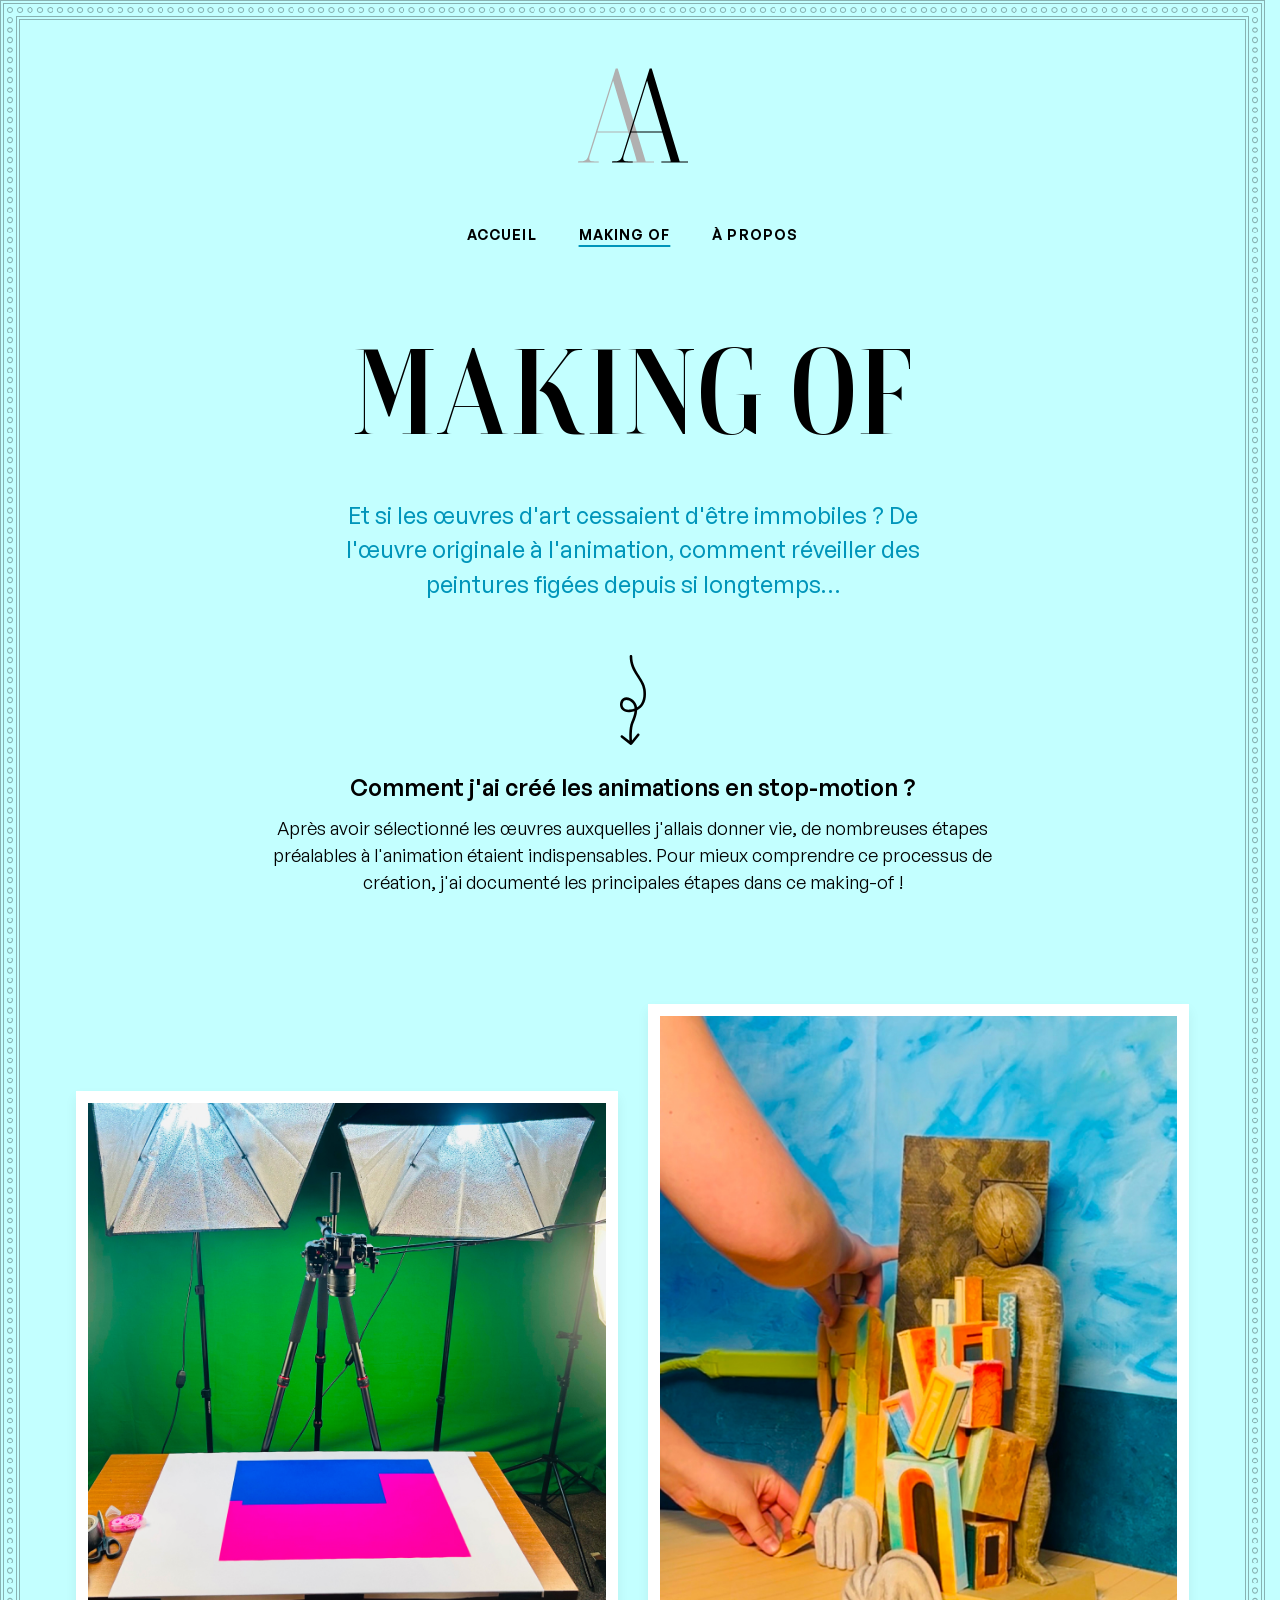
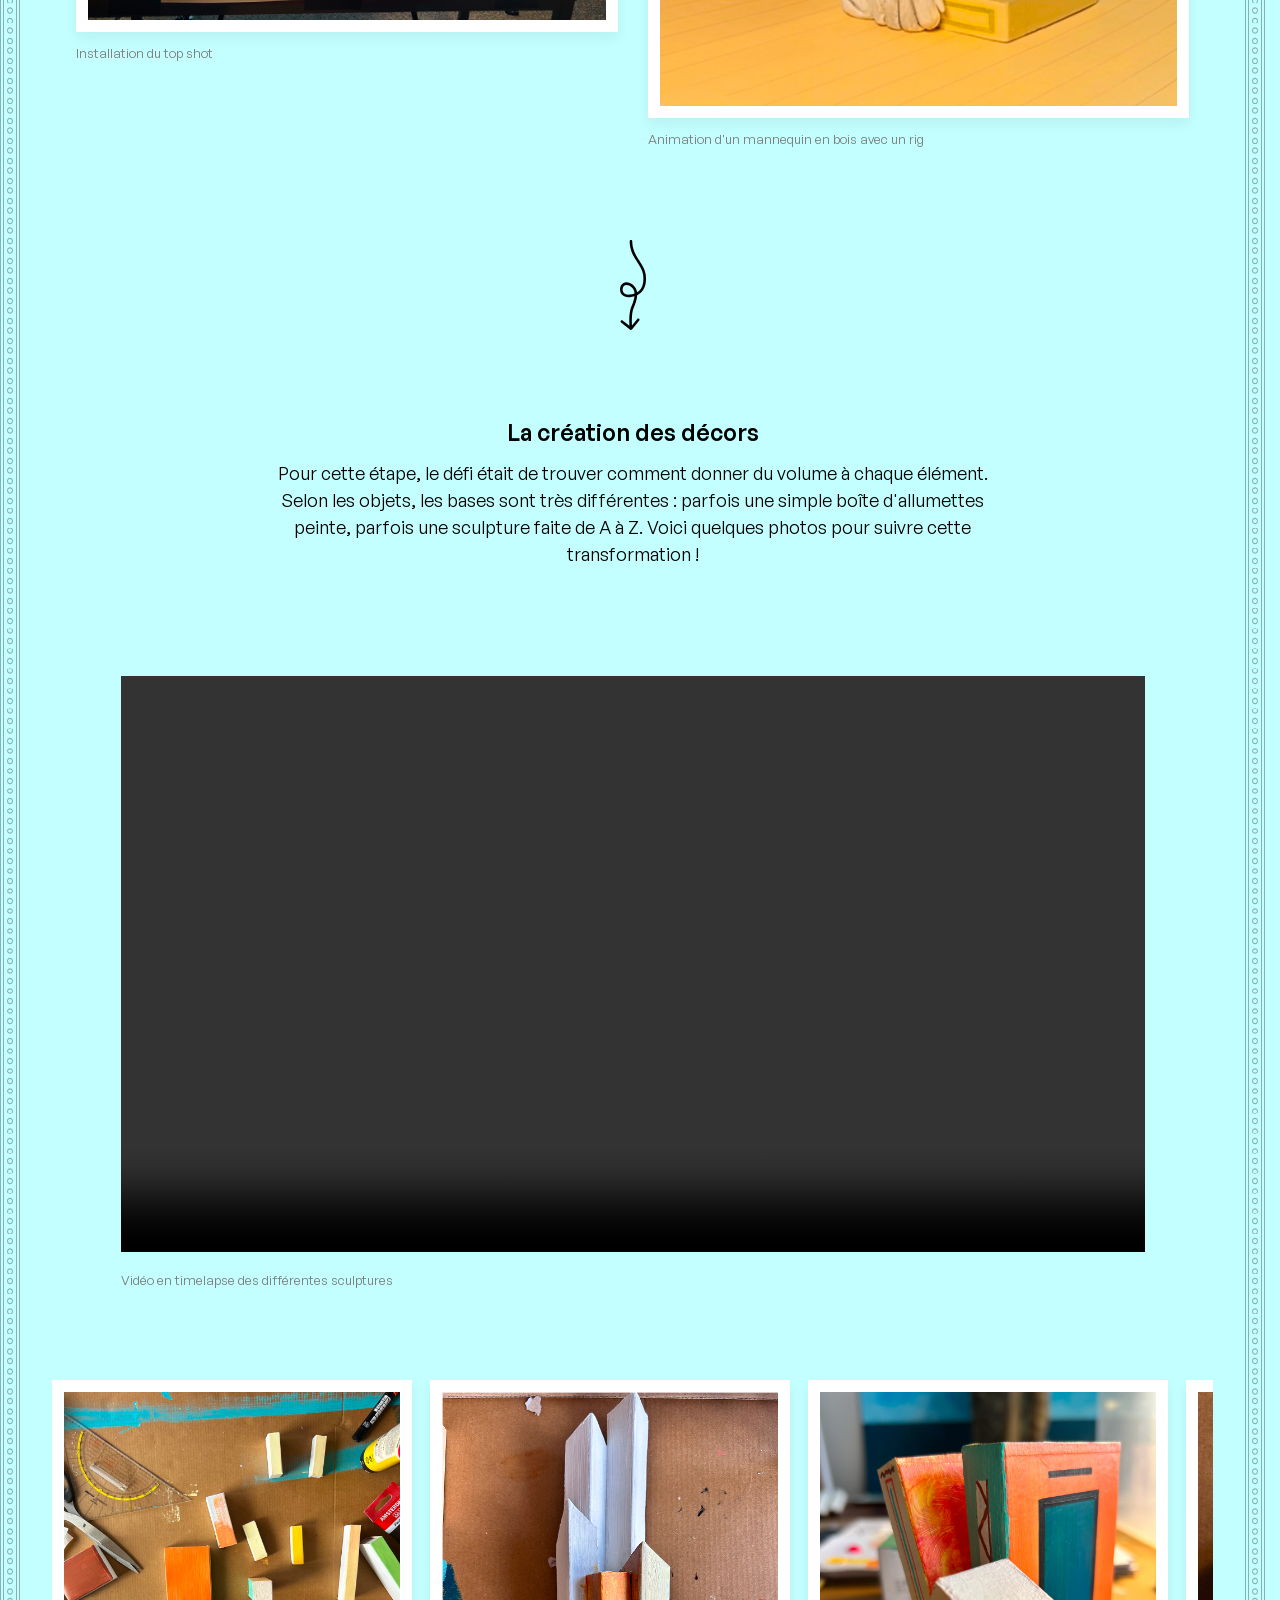
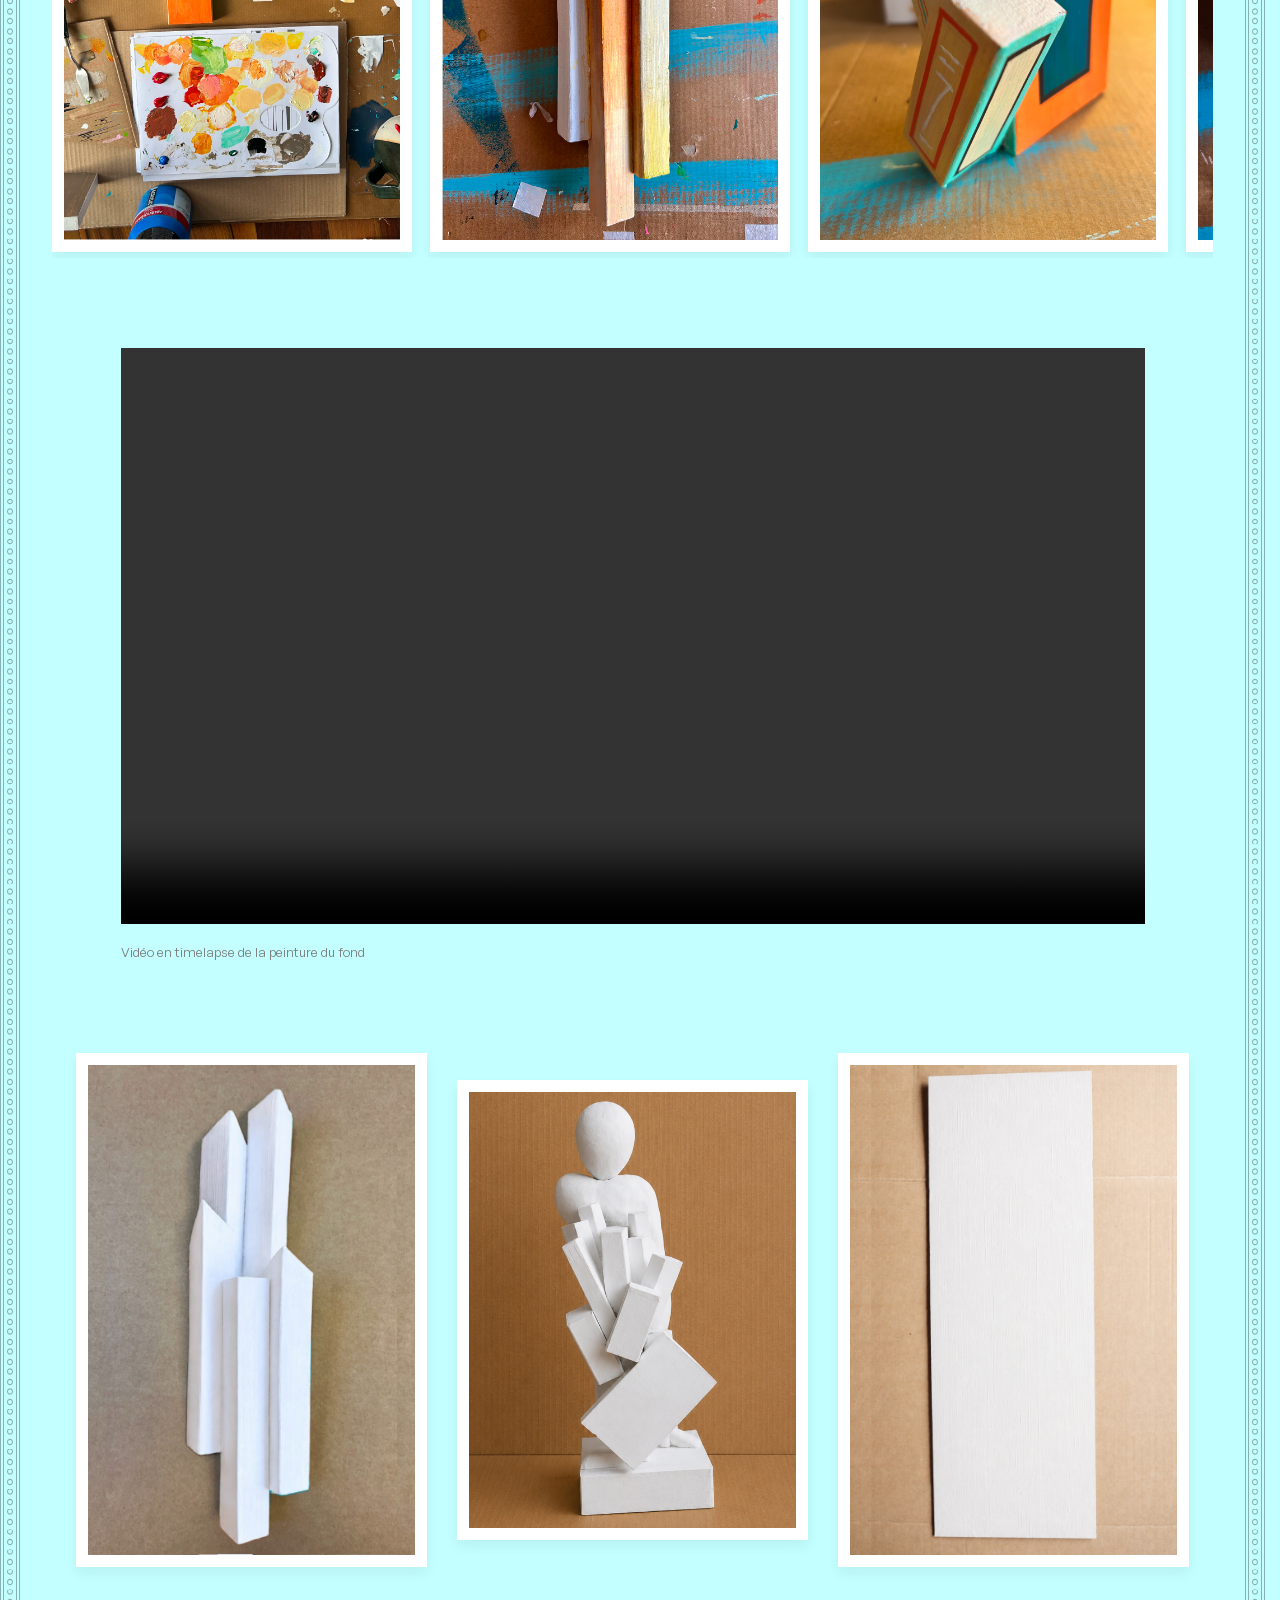
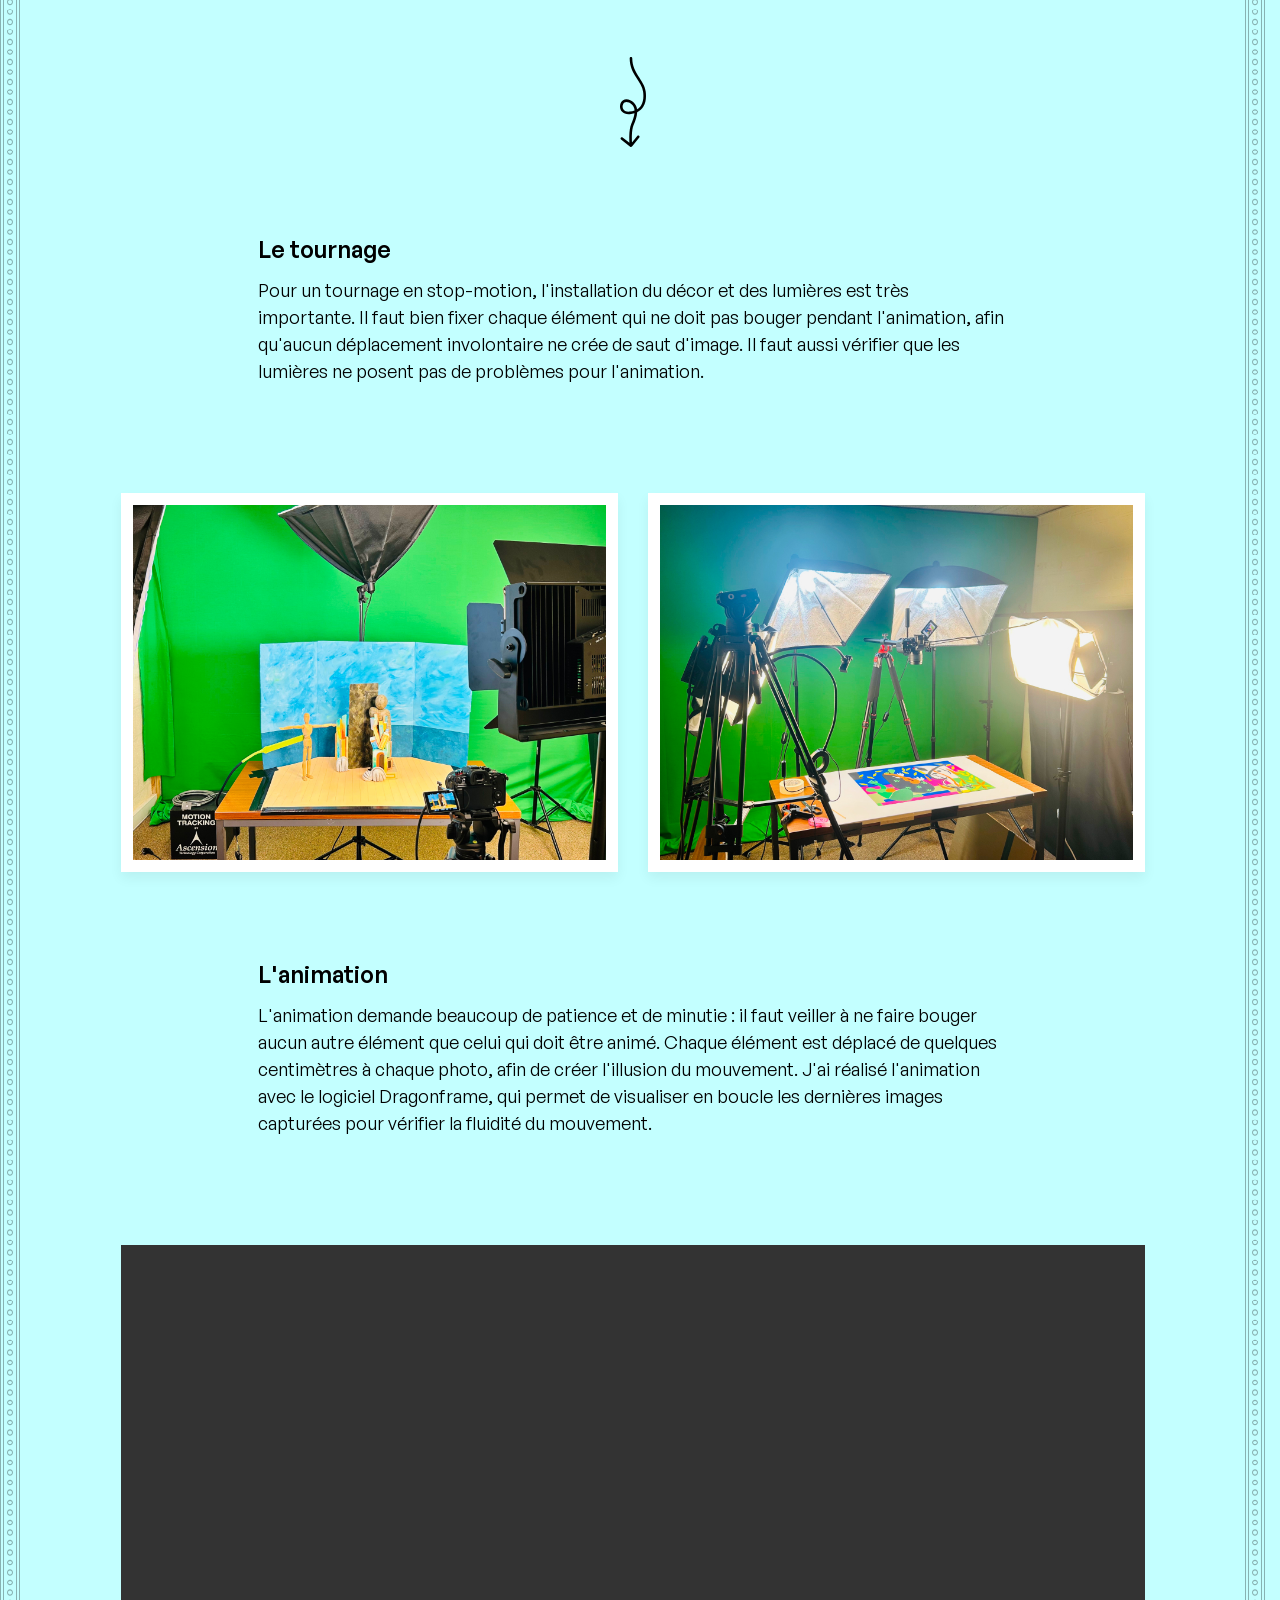
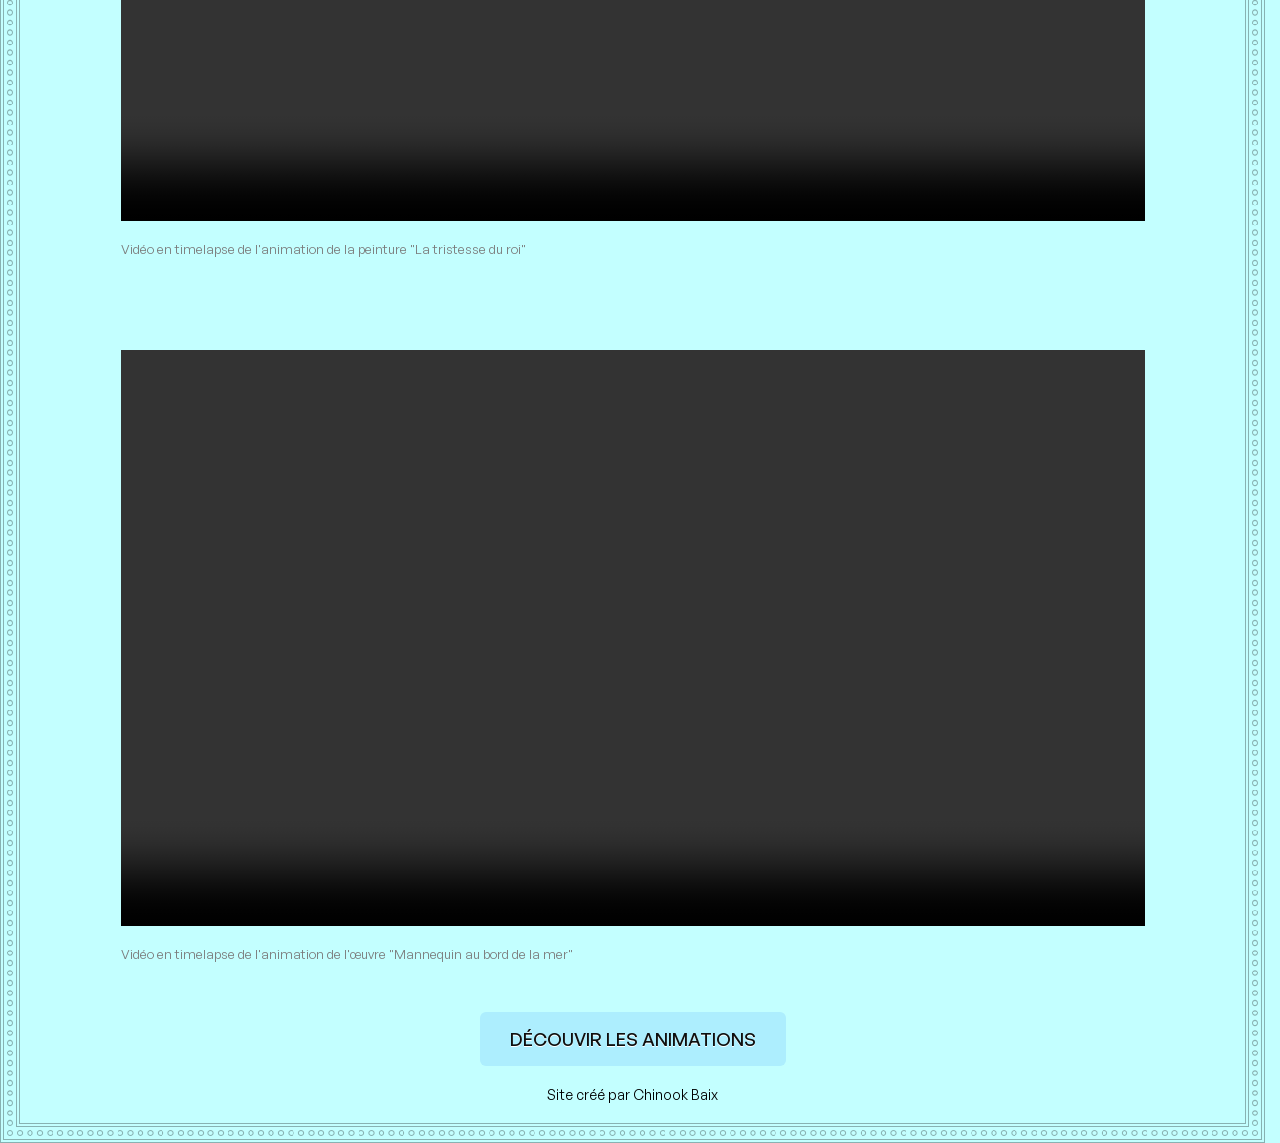
==== making-of/index.html @ cc436345 "add border images on body. Data attribute" ====
<!doctype html>
<html lang="fr" data-theme="blue" data-pageborder="002">
  <head>
    <meta charset="UTF-8" />
    <meta name="viewport" content="width=device-width, initial-scale=1.0" />
    <title>tfe_art</title>
    <meta name="description" content="ma jolie description" />
    <link rel="stylesheet" href="/assets/css/main.css" />

    <!-- preload fonts -->
    <link
      rel="preload"
      href="/assets/fonts/boska-variable.woff2"
      as="font"
      type="font/woff2"
      crossorigin
    />
    <link
      rel="preload"
      href="/assets/fonts/generalsans-variable.woff2"
      as="font"
      type="font/woff2"
      crossorigin
    />
    <link
      rel="preload"
      href="/assets/fonts/generalsans-variable-italic.woff2"
      as="font"
      type="font/woff2"
      crossorigin
    />

    <!-- @TODO Open graph -->
    <meta property="og:url" content="http://www.monsite.com" />
    <meta property="og:type" content="website" />
    <meta property="og:title" content="L'art Animé" />
    <meta property="og:description" content="ma jolie description" />
    <meta
      property="og:image"
      content="https://www.monsite.com/assets/img/metaimage.jpg"
    />
  </head>
  <body>
    <header class="header">
      <div class="container">
        <div class="header-content">
          <a href="/index.html">
            <p>
              <img
                src="/assets/img/logo.svg"
                class="header-logo"
                alt="Art Animé logo"
                width="110"
                height="95"
                decoding="async"
              />
            </p>
          </a>
          <nav>
            <ul class="mainnav">
              <li class="mainnav-item">
                <a class="mainnav-link" href="/">Accueil</a>
              </li>
              <li class="mainnav-item">
                <a class="mainnav-link is-active" href="/making-of/">
                  Making Of
                </a>
              </li>
              <li class="mainnav-item">
                <a class="mainnav-link" href="/propos/index.html">À propos</a>
              </li>
            </ul>
          </nav>
        </div>
      </div>
    </header>
    <main>
      <div class="section">
        <div class="container container-medium">
          <div class="intro">
            <h1 class="h1">Making of</h1>
            <div class="intro-text intro-text-highlight">
              <p>
                Et si les œuvres d'art cessaient d'être immobiles ? De l'œuvre
                originale à l'animation, comment réveiller des peintures figées
                depuis si longtemps…
              </p>
            </div>
          </div>
        </div>
      </div>

      <hr class="separator" />

      <div class="section">
        <div class="modulesbody">
          <div class="modulesbody-module">
            <div class="container container-text text-center">
              <h2 class="h4">
                Comment j'ai créé les animations en stop-motion ?
              </h2>
              <p>
                Après avoir sélectionné les œuvres auxquelles j'allais donner
                vie, de nombreuses étapes préalables à l'animation étaient
                indispensables. Pour mieux comprendre ce processus de création,
                j'ai documenté les principales étapes dans ce making-of !
              </p>
            </div>
          </div>
          <div class="modulesbody-module">
            <div class="container mi-lg">
              <div class="grid grid-2cols-md grid-align-center">
                <div>
                  <figure class="figure justify-items">
                    <img
                      src="/assets/img/making/making01.jpg"
                      class="fluidimg border"
                      alt=""
                      loading="lazy"
                      decoding="async"
                    />
                    <figcaption class="figure-caption">
                      Installation du top shot
                    </figcaption>
                  </figure>
                </div>
                <div>
                  <figure class="figure justify-items">
                    <img
                      src="/assets/img/making/making02.jpg"
                      class="fluidimg border"
                      alt=""
                      loading="lazy"
                      decoding="async"
                    />
                    <figcaption class="figure-caption">
                      Animation d'un mannequin en bois avec un rig
                    </figcaption>
                  </figure>
                </div>
              </div>
            </div>
          </div>
          <hr class="separator" />
          <div class="modulesbody-module">
            <div class="container container-text text-center">
              <h2 class="h4">La création des décors</h2>
              <p>
                Pour cette étape, le défi était de trouver comment donner du
                volume à chaque élément. Selon les objets, les bases sont très
                différentes : parfois une simple boîte d'allumettes peinte,
                parfois une sculpture faite de A à Z. Voici quelques photos pour
                suivre cette transformation !
              </p>
            </div>
          </div>
          <div class="modulesbody-module">
            <div class="container container-medium">
              <figure class="figure">
                <video
                  src="/assets/img/making/Timelapse_sculputre.mp4"
                  class="fluidvideo"
                  controls
                  autoplay
                  muted
                  loop
                >
                  <p><a href="">Télécharger la video</a> en format MP4</p>
                </video>
                <figcaption class="figure-caption">
                  Vidéo en timelapse des différentes sculptures
                </figcaption>
              </figure>
            </div>
          </div>
          <div class="modulesbody-module">
            <div class="container">
              <div class="slider">
                <div class="slider-track">
                  <div class="slider-slide">
                    <img
                      src="/assets/img/making/slider/Frame 27.jpg"
                      class="fluidimg border"
                      alt=""
                      loading="lazy"
                      decoding="async"
                      width="600"
                      height="800"
                    />
                  </div>
                  <div class="slider-slide">
                    <img
                      src="/assets/img/making/slider/Frame 28.jpg"
                      class="fluidimg border"
                      alt=""
                      loading="lazy"
                      decoding="async"
                      width="600"
                      height="800"
                    />
                  </div>
                  <div class="slider-slide">
                    <img
                      src="/assets/img/making/slider/Frame 29.jpg"
                      class="fluidimg border"
                      alt=""
                      loading="lazy"
                      decoding="async"
                      width="600"
                      height="800"
                    />
                  </div>
                  <div class="slider-slide">
                    <img
                      src="/assets/img/making/slider/Frame 31.jpg"
                      class="fluidimg border"
                      alt=""
                      loading="lazy"
                      decoding="async"
                      width="600"
                      height="800"
                    />
                  </div>
                  <div class="slider-slide">
                    <img
                      src="/assets/img/making/slider/Frame 30.jpg"
                      class="fluidimg border"
                      alt=""
                      loading="lazy"
                      decoding="async"
                      width="600"
                      height="800"
                    />
                  </div>
                  <div class="slider-slide">
                    <img
                      src="/assets/img/making/slider/Frame 35.jpg"
                      class="fluidimg border"
                      alt=""
                      loading="lazy"
                      decoding="async"
                      width="600"
                      height="800"
                    />
                  </div>
                  <div class="slider-slide">
                    <img
                      src="/assets/img/making/slider/Frame 32.jpg"
                      class="fluidimg border"
                      alt=""
                      loading="lazy"
                      decoding="async"
                      width="600"
                      height="800"
                    />
                  </div>
                  <div class="slider-slide">
                    <img
                      src="/assets/img/making/slider/Frame 33.jpg"
                      class="fluidimg border"
                      alt=""
                      loading="lazy"
                      decoding="async"
                      width="600"
                      height="800"
                    />
                  </div>
                  <div class="slider-slide">
                    <img
                      src="/assets/img/making/slider/Frame 34.jpg"
                      class="fluidimg border"
                      alt=""
                      loading="lazy"
                      decoding="async"
                      width="600"
                      height="800"
                    />
                  </div>
                  <div class="slider-slide">
                    <img
                      src="/assets/img/making/slider/Frame 36.jpg"
                      class="fluidimg border"
                      alt=""
                      loading="lazy"
                      decoding="async"
                      width="600"
                      height="800"
                    />
                  </div>
                  <div class="slider-slide">
                    <img
                      src="/assets/img/making/slider/Frame 37.jpg"
                      class="fluidimg border"
                      alt=""
                      loading="lazy"
                      decoding="async"
                      width="600"
                      height="800"
                    />
                  </div>
                </div>
              </div>
            </div>
          </div>
          <div class="modulesbody-module">
            <div class="container container-medium">
              <figure class="figure">
                <video
                  src="/assets/img/making/timelapse-peinture.mp4"
                  class="fluidvideo"
                  controls
                  autoplay
                  muted
                  loop
                >
                  <p><a href="">Télécharger la video</a> en format MP4</p>
                </video>
                <figcaption class="figure-caption">
                  Vidéo en timelapse de la peinture du fond
                </figcaption>
              </figure>
            </div>
          </div>

          <div class="modulesbody-module">
            <div class="container mi-lg">
              <div class="grid grid-3cols-md grid-align-center">
                <div class="revealimage">
                  <img
                    class="revealimage-displayed border fluidimg"
                    src="/assets/img/making/peinture/peinture1.jpg"
                    alt="matisse"
                    loading="lazy"
                    decoding="async"
                    width="400"
                    height="600"
                  />
                  <img
                    class="revealimage-revealed border fluidimg"
                    src="/assets/img/making/peinture/peinture1-2.jpg"
                    alt="matisse"
                    loading="lazy"
                    decoding="async"
                    width="400"
                    height="600"
                  />
                </div>
                <div class="revealimage">
                  <img
                    class="revealimage-displayed border fluidimg"
                    src="/assets/img/making/peinture/peinture3.jpg"
                    alt="matisse"
                    loading="lazy"
                    decoding="async"
                    width="600"
                    height="800"
                  />
                  <img
                    class="revealimage-revealed border fluidimg"
                    src="/assets/img/making/peinture/peinture3-2.jpg"
                    alt="matisse"
                    loading="lazy"
                    decoding="async"
                    width="600"
                    height="800"
                  />
                </div>
                <div class="revealimage">
                  <img
                    class="revealimage-displayed border fluidimg"
                    src="/assets/img/making/peinture/peinture2.jpg"
                    alt="matisse"
                    loading="lazy"
                    decoding="async"
                    width="400"
                    height="600"
                  />
                  <img
                    class="revealimage-revealed border fluidimg"
                    src="/assets/img/making/peinture/peinture2-2.jpg"
                    alt="matisse"
                    loading="lazy"
                    decoding="async"
                    width="400"
                    height="600"
                  />
                </div>
              </div>
            </div>
          </div>
          <hr class="separator" />
          <div class="modulesbody-module">
            <div class="container container-text text-start">
              <h2 class="h4">Le tournage</h2>
              <p>
                Pour un tournage en stop-motion, l'installation du décor et des
                lumières est très importante. Il faut bien fixer chaque élément
                qui ne doit pas bouger pendant l'animation, afin qu'aucun
                déplacement involontaire ne crée de saut d'image. Il faut aussi
                vérifier que les lumières ne posent pas de problèmes pour
                l'animation.
              </p>
            </div>
          </div>
          <div class="modulesbody-module">
            <div class="container container-medium">
              <div class="grid grid-2cols-md grid-align-center">
                <div>
                  <figure class="figure justify-items">
                    <img
                      src="/assets/img/making/making03.jpg"
                      class="fluidimg border"
                      alt=""
                      loading="lazy"
                      decoding="async"
                    />
                  </figure>
                </div>
                <div>
                  <figure class="figure justify-items">
                    <img
                      src="/assets/img/making/making04.jpg"
                      class="fluidimg border"
                      alt=""
                      loading="lazy"
                      decoding="async"
                    />
                  </figure>
                </div>
              </div>
            </div>
          </div>
          <div class="modulesbody-module">
            <div class="container container-text">
              <h2 class="h4">L'animation</h2>
              <p>
                L'animation demande beaucoup de patience et de minutie : il faut
                veiller à ne faire bouger aucun autre élément que celui qui doit
                être animé. Chaque élément est déplacé de quelques centimètres à
                chaque photo, afin de créer l'illusion du mouvement. J'ai
                réalisé l'animation avec le logiciel Dragonframe, qui permet de
                visualiser en boucle les dernières images capturées pour
                vérifier la fluidité du mouvement.
              </p>
            </div>
          </div>
          <div class="modulesbody-module">
            <div class="container container-medium">
              <figure class="figure">
                <video
                  src="/assets/img/making/Timelapse_Matisse.mp4"
                  class="fluidvideo"
                  controls
                  autoplay
                  muted
                  loop
                >
                  <p><a href="">Télécharger la video</a> en format MP4</p>
                </video>
                <figcaption class="figure-caption">
                  Vidéo en timelapse de l'animation de la peinture "La tristesse
                  du roi"
                </figcaption>
              </figure>
            </div>
          </div>
          <div class="modulesbody-module">
            <div class="container container-medium">
              <figure class="figure">
                <video
                  src="/assets/img/making/timelapse_giorgio.mp4"
                  class="fluidvideo"
                  controls
                  autoplay
                  muted
                  loop
                >
                  <p><a href="">Télécharger la video</a> en format MP4</p>
                </video>
                <figcaption class="figure-caption">
                  Vidéo en timelapse de l'animation de l'œuvre "Mannequin au
                  bord de la mer"
                </figcaption>
              </figure>
            </div>
          </div>
        </div>
      </div>
    </main>
    <footer class="footer">
      <div class="container">
        <p class="text-center">
          <a class="button" href="/index.html"> Découvir les animations</a>
        </p>

        <p class="footer-copyright">Site créé par Chinook Baix</p>
      </div>
    </footer>
  </body>
</html>
---- assets/css/main.css ----
@layer settings, base, components, utilities;

/* SETTINGS */
@import "settings/colors.css" layer(settings);
@import "settings/typography.css" layer(settings);

/* BASE */
@import "base/reset.css" layer(base);
@import "base/html.css" layer(base);
@import "base/fonts.css" layer(base);
@import "base/body.css" layer(base);

/* COMPONENTS */
@import "components/section.css" layer(components);
@import "components/container.css" layer(components);
@import "components/intro.css" layer(components);
@import "components/grid.css" layer(components);
@import "components/titles.css" layer(components);
@import "components/fluidimg.css" layer(components);
@import "components/button.css" layer(components);
@import "components/patchwork.css" layer(components);
@import "components/header.css" layer(components);
@import "components/mainnav.css" layer(components);
@import "components/footer.css" layer(components);
@import "components/separator.css" layer(components);
@import "components/fluidvideo.css" layer(components);
@import "components/modulesbody.css" layer(components);
@import "components/avatar.css" layer(components);
@import "components/lienoeuvre.css" layer(components);
@import "components/imageanim.css" layer(components);
@import "components/scrollanim.css" layer(components);
@import "components/revealimage.css" layer(components);
@import "components/flipcard.css" layer(components);
@import "components/figure.css" layer(components);
@import "components/mediatext.css" layer(components);
@import "components/slider.css" layer(components);
@import "components/rotate.css" layer(components);
@import "components/borderbox.css" layer(components);

/* UTILITIES */
@import "utilities/text-align.css" layer(utilities);
@import "utilities/spacing.css" layer(utilities);
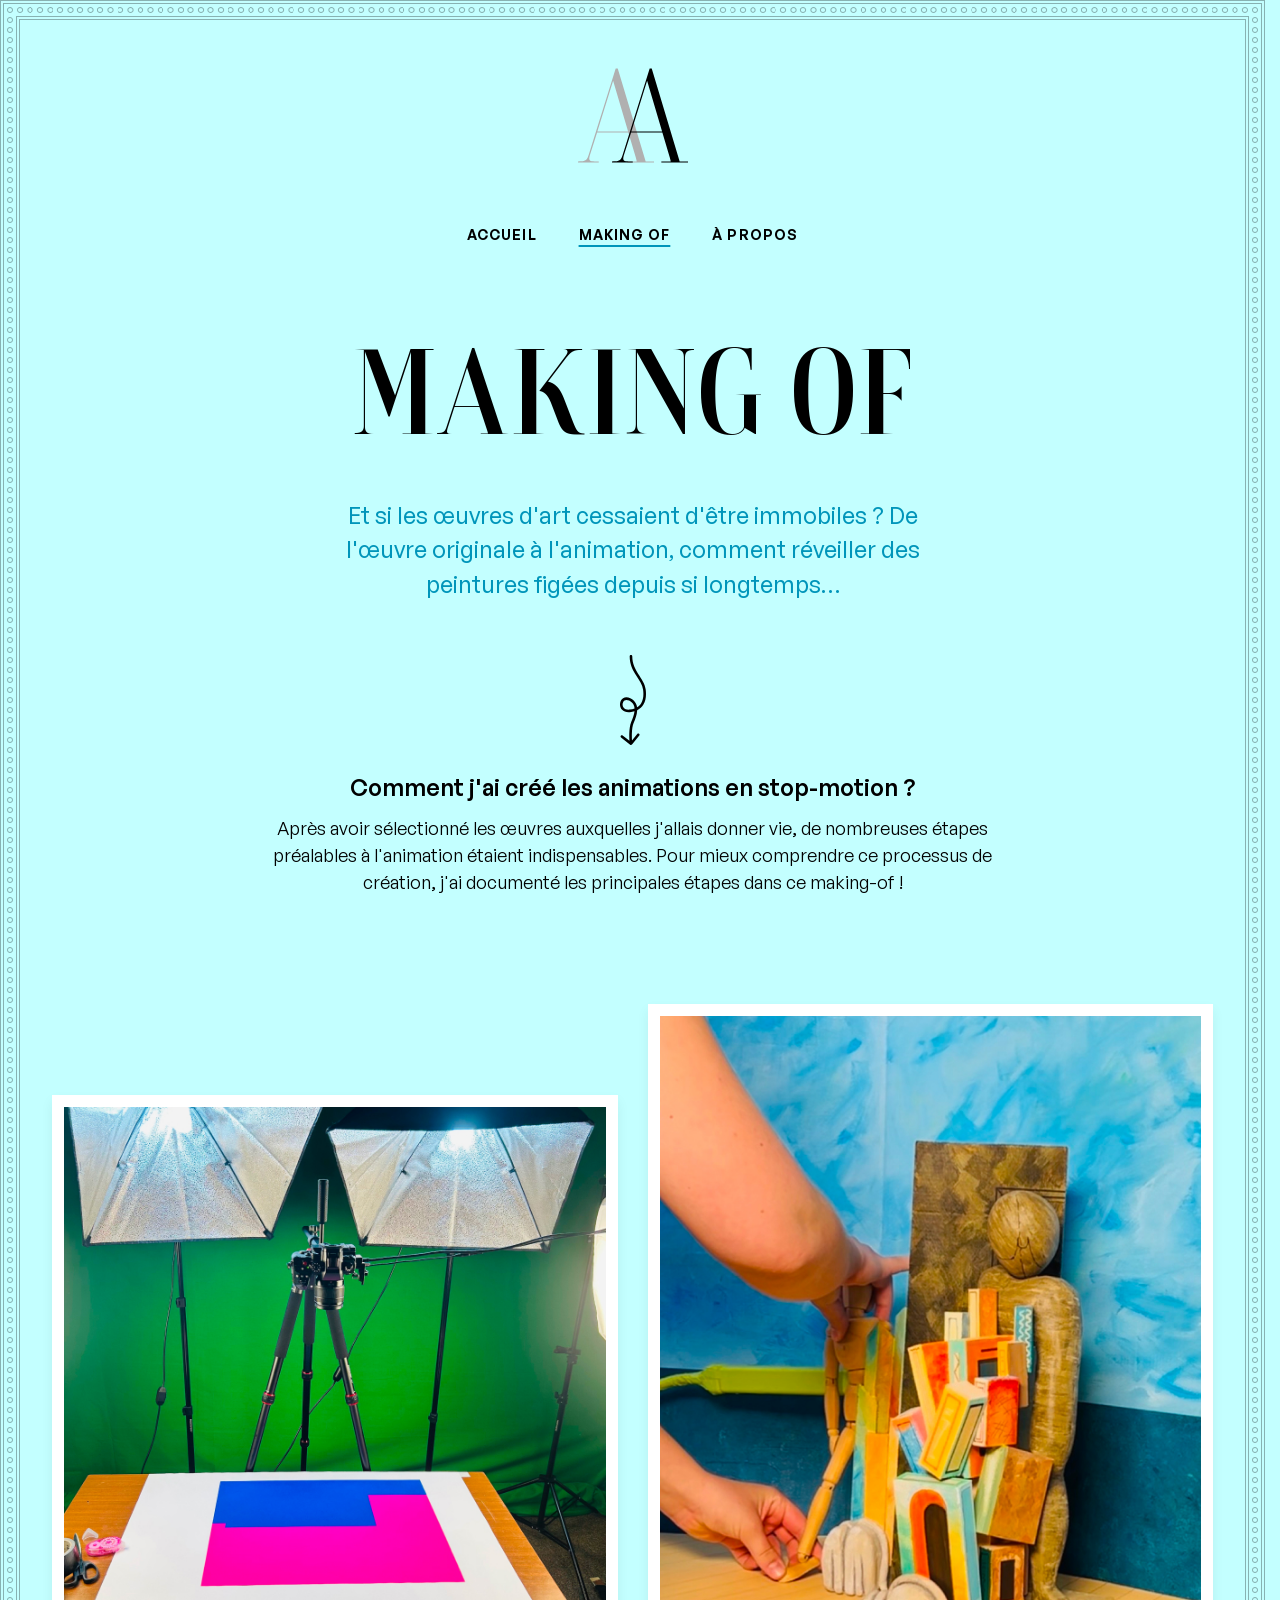
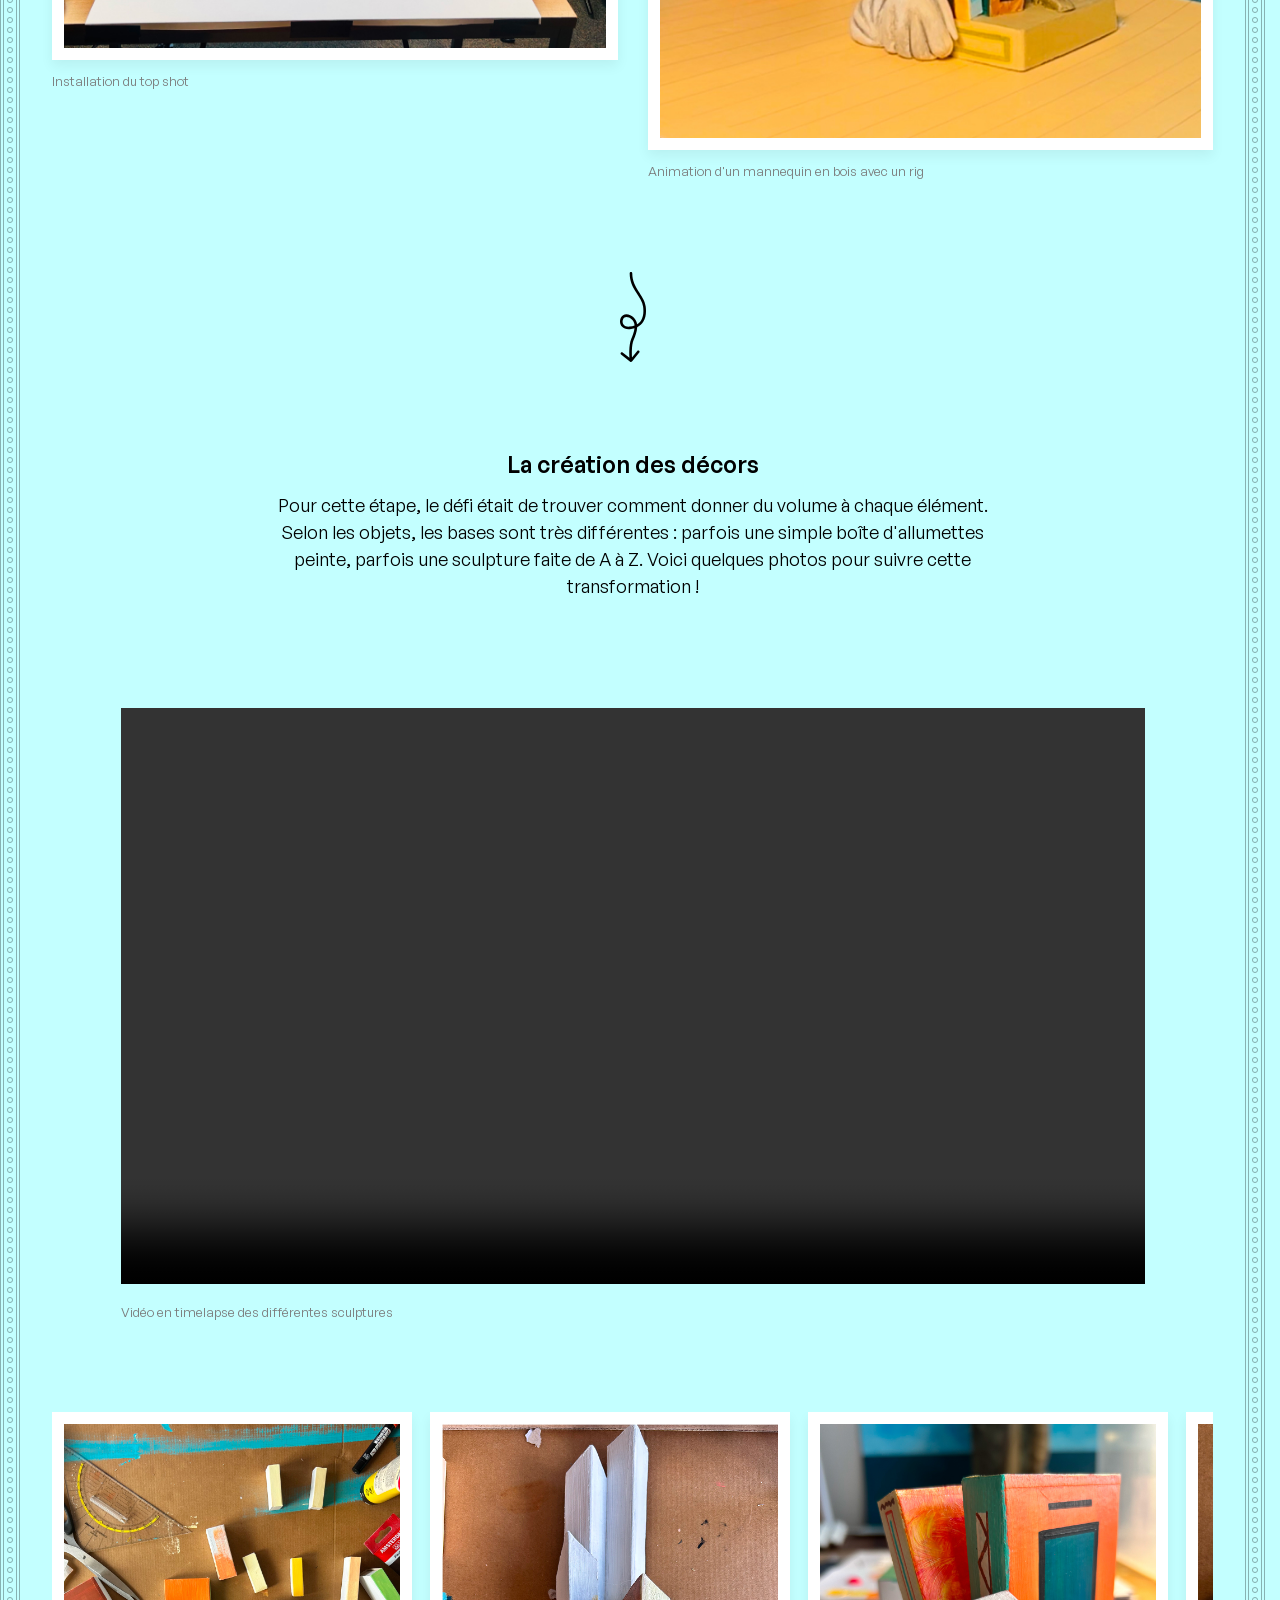
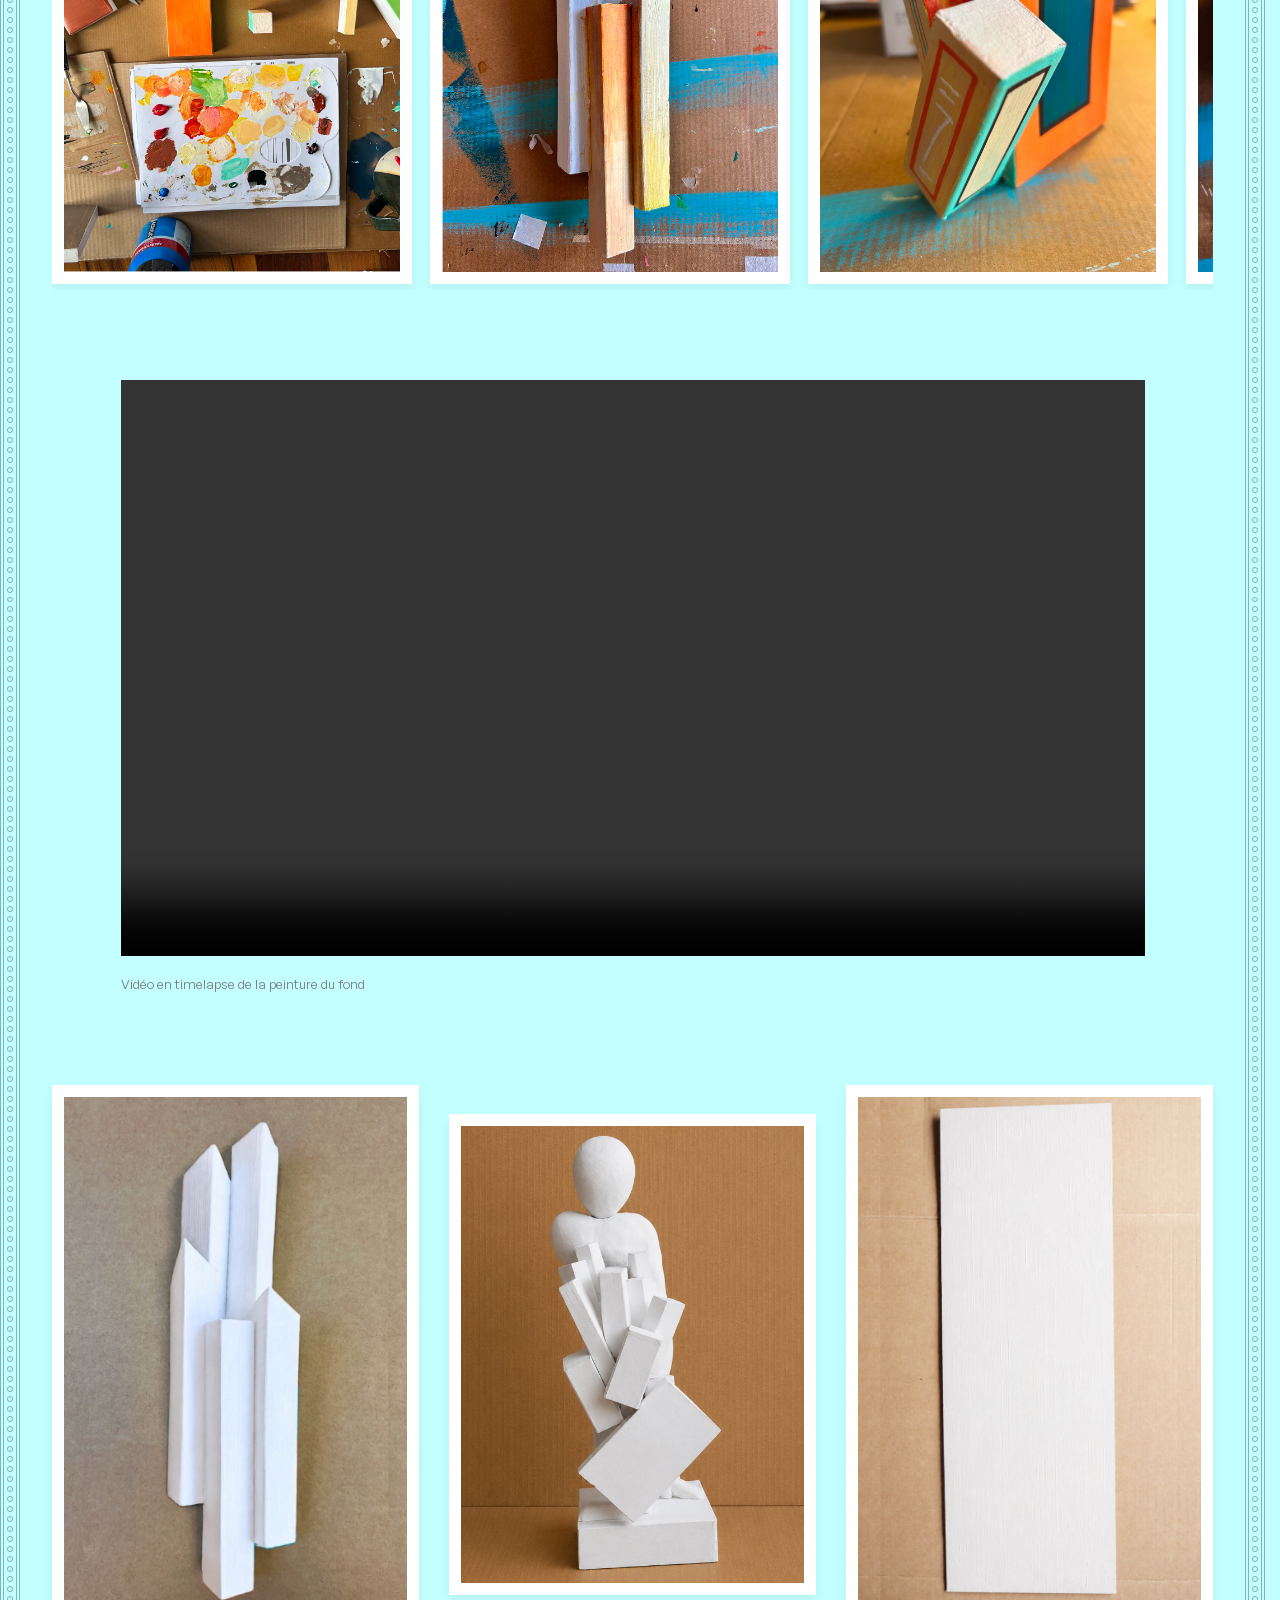
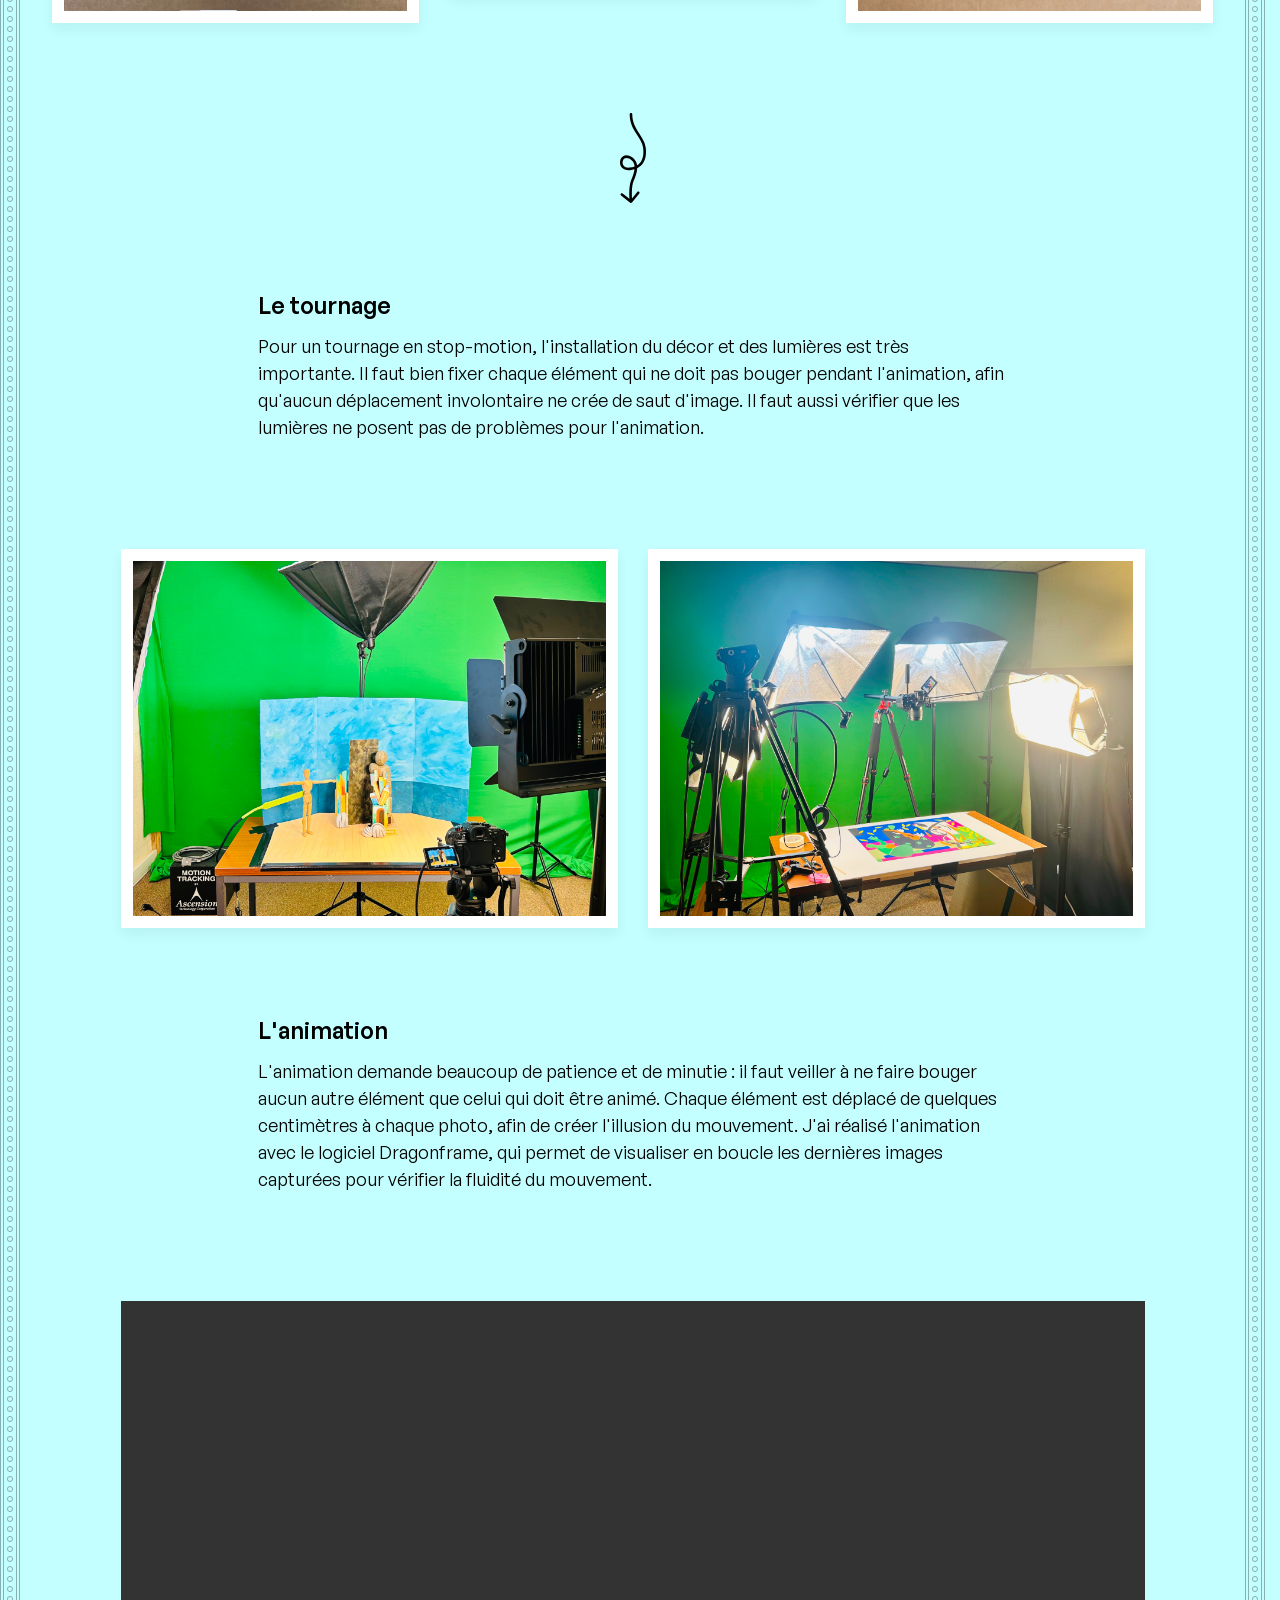
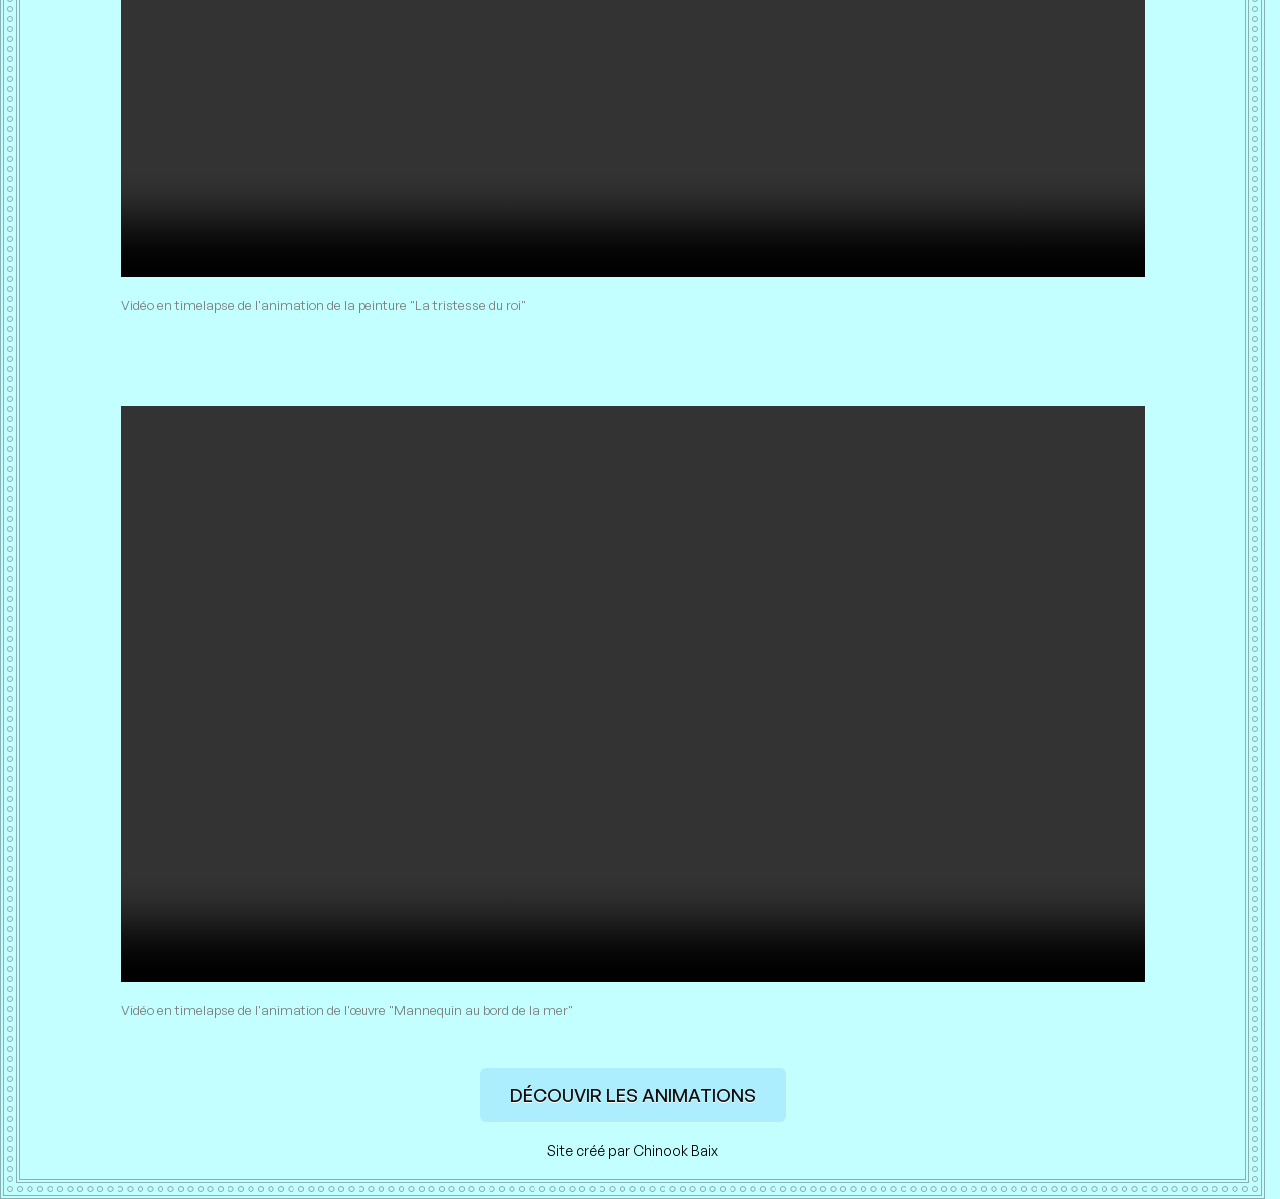
==== commit 1fa3adba: "Merge branch 'main' into feature/pages-border-images" ====
--- a/making-of/index.html
+++ b/making-of/index.html
@@ -108,7 +108,7 @@
             </div>
           </div>
           <div class="modulesbody-module">
-            <div class="container mi-lg">
+            <div class="container">
               <div class="grid grid-2cols-md grid-align-center">
                 <div>
                   <figure class="figure justify-items">
@@ -118,6 +118,8 @@
                       alt=""
                       loading="lazy"
                       decoding="async"
+                      width="600"
+                      height="600"
                     />
                     <figcaption class="figure-caption">
                       Installation du top shot
@@ -132,6 +134,8 @@
                       alt=""
                       loading="lazy"
                       decoding="async"
+                      width="600"
+                      height="800"
                     />
                     <figcaption class="figure-caption">
                       Animation d'un mannequin en bois avec un rig
@@ -158,7 +162,7 @@
             <div class="container container-medium">
               <figure class="figure">
                 <video
-                  src="/assets/img/making/Timelapse_sculputre.mp4"
+                  src="/assets/video/Timelapse_sculputre.mp4"
                   class="fluidvideo"
                   controls
                   autoplay
@@ -306,7 +310,7 @@
             <div class="container container-medium">
               <figure class="figure">
                 <video
-                  src="/assets/img/making/timelapse-peinture.mp4"
+                  src="/assets/video/timelapse-peinture.mp4"
                   class="fluidvideo"
                   controls
                   autoplay
@@ -323,7 +327,7 @@
           </div>
 
           <div class="modulesbody-module">
-            <div class="container mi-lg">
+            <div class="container">
               <div class="grid grid-3cols-md grid-align-center">
                 <div class="revealimage">
                   <img
@@ -448,7 +452,7 @@
             <div class="container container-medium">
               <figure class="figure">
                 <video
-                  src="/assets/img/making/Timelapse_Matisse.mp4"
+                  src="/assets/video/Timelapse_Matisse.mp4"
                   class="fluidvideo"
                   controls
                   autoplay
@@ -468,7 +472,7 @@
             <div class="container container-medium">
               <figure class="figure">
                 <video
-                  src="/assets/img/making/timelapse_giorgio.mp4"
+                  src="/assets/video/timelapse_giorgio.mp4"
                   class="fluidvideo"
                   controls
                   autoplay
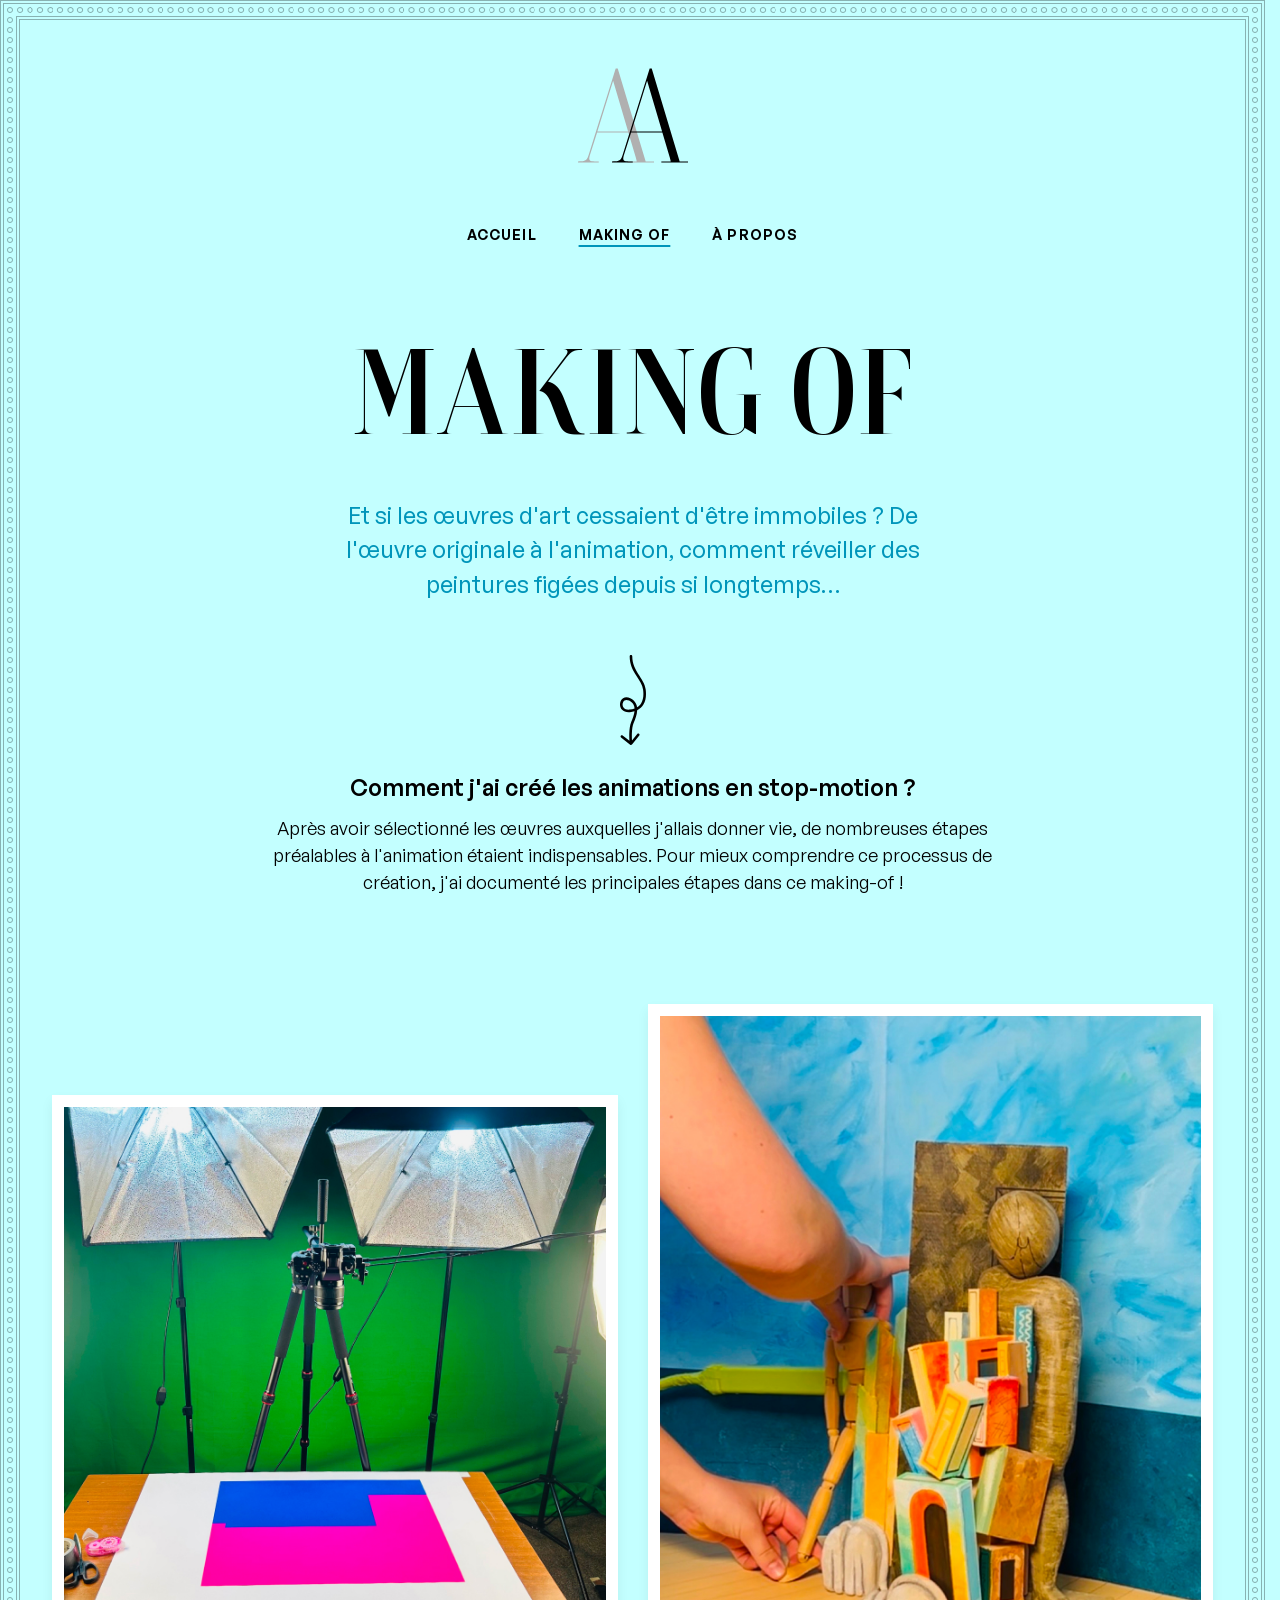
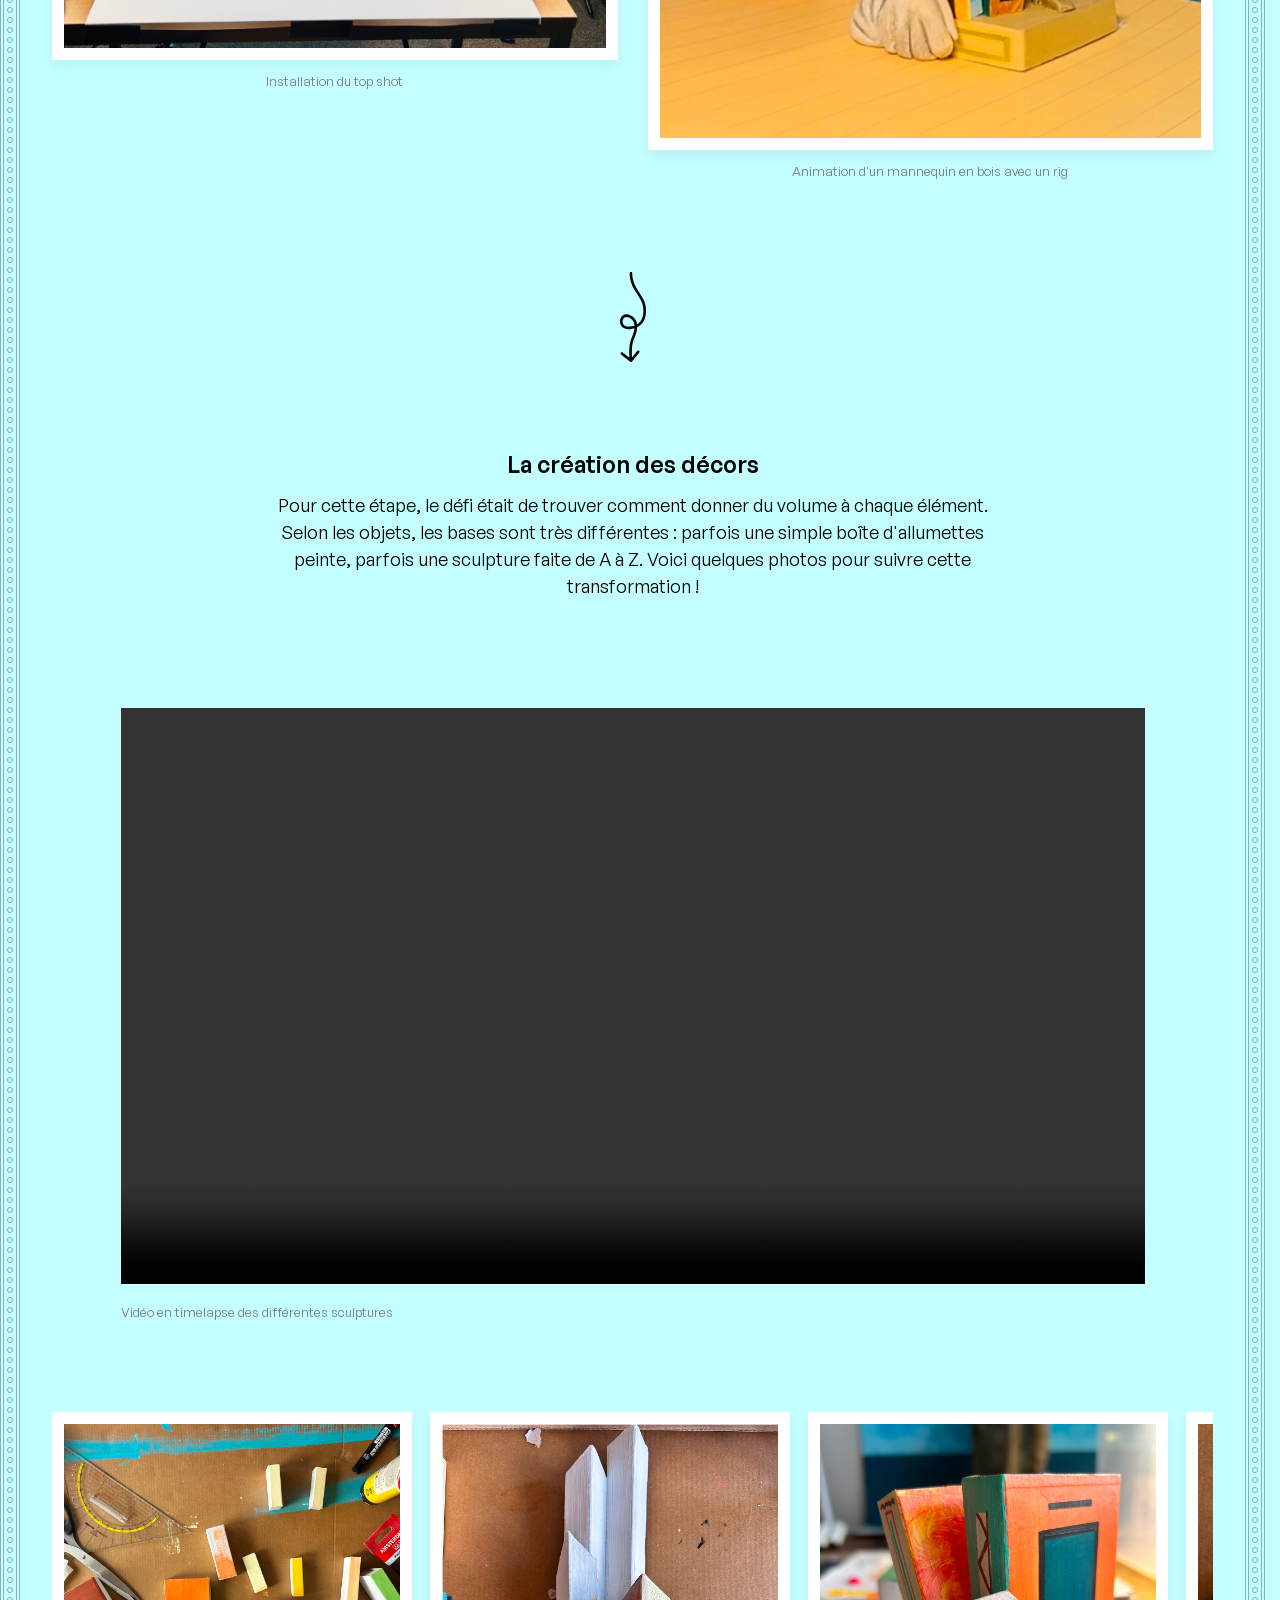
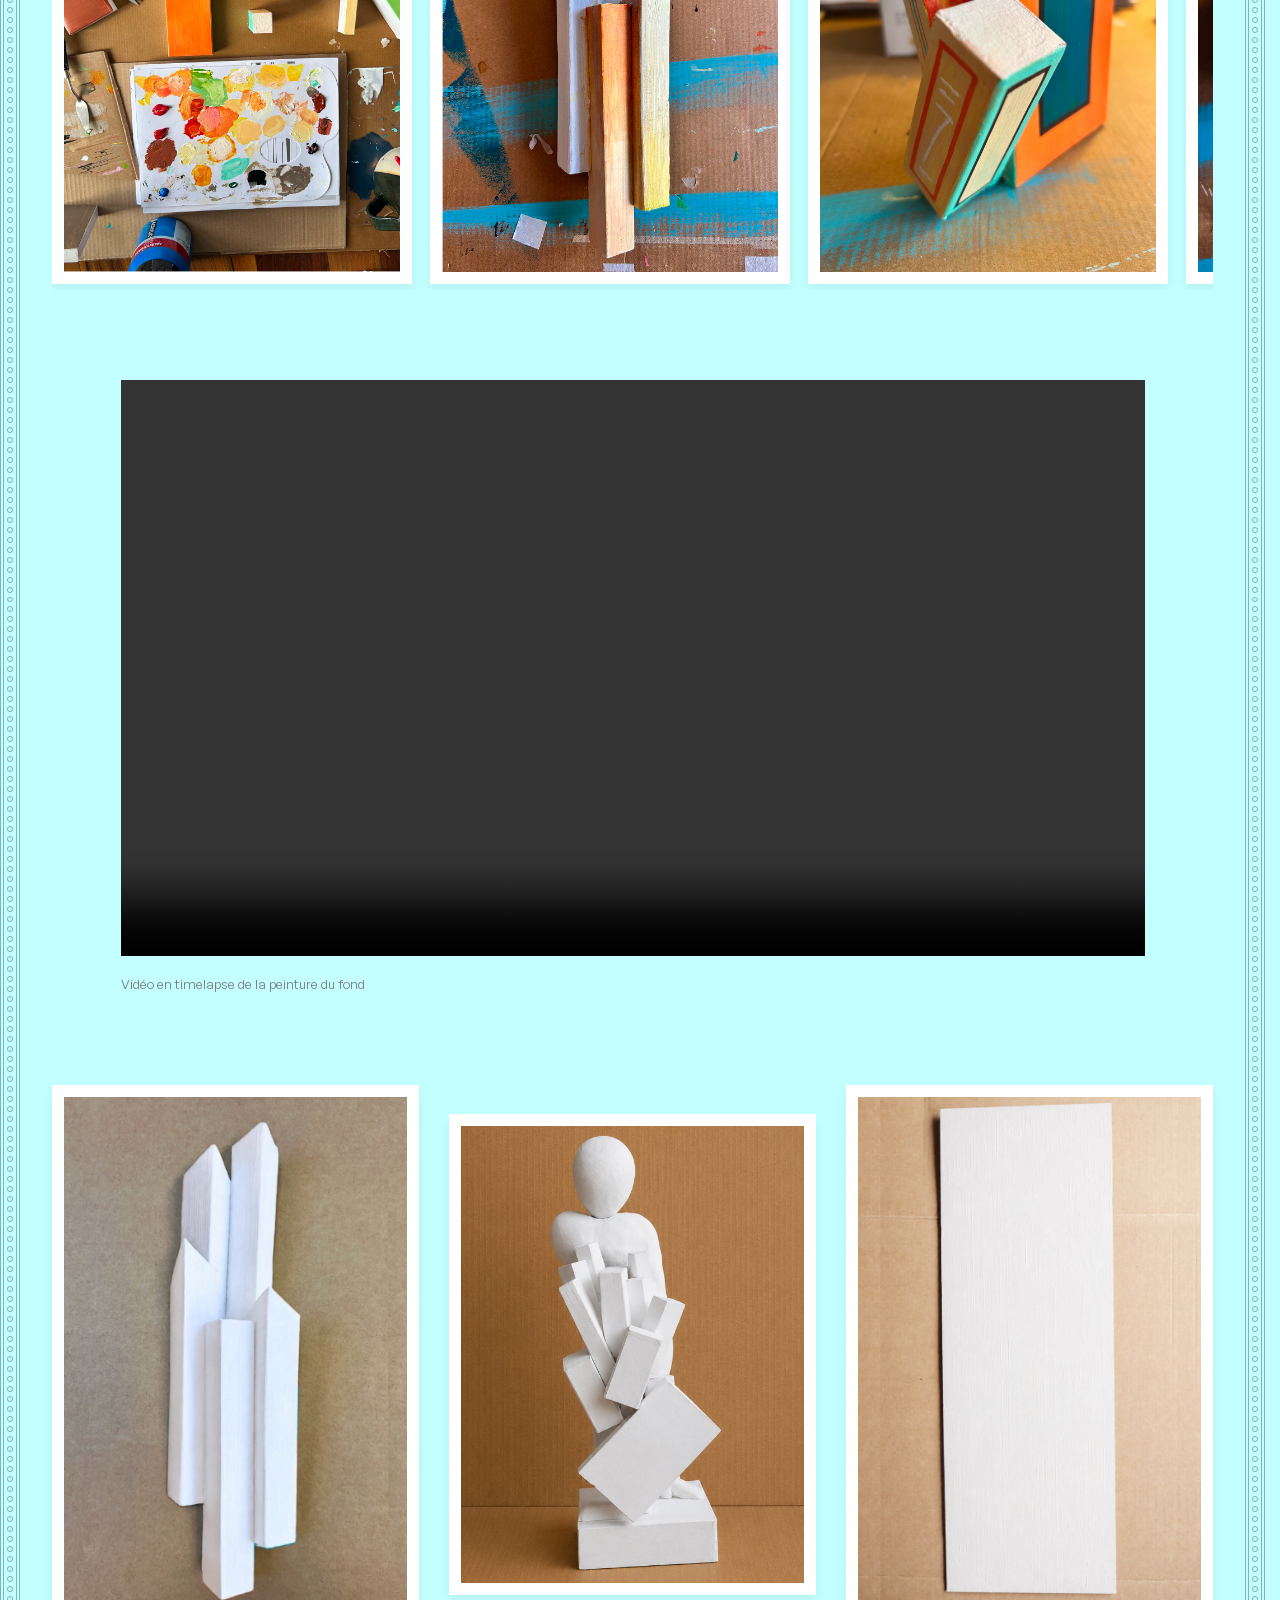
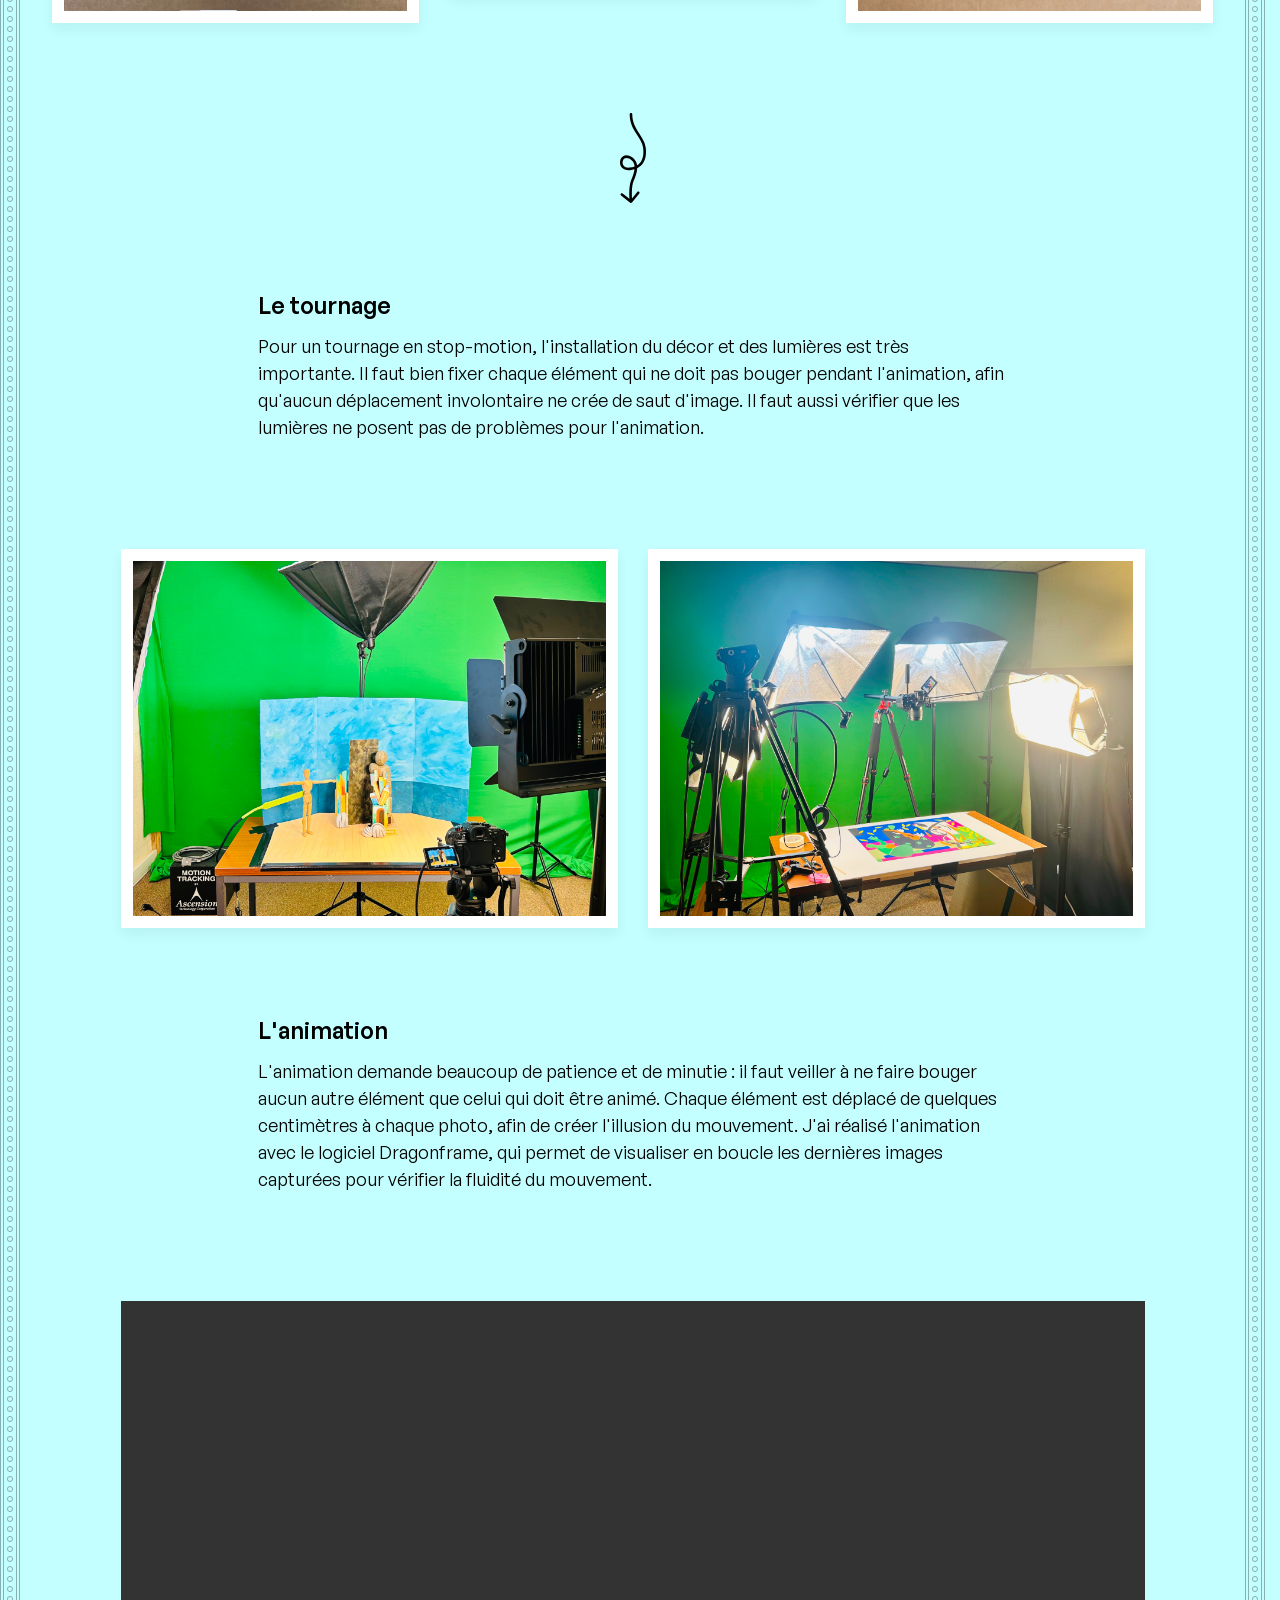
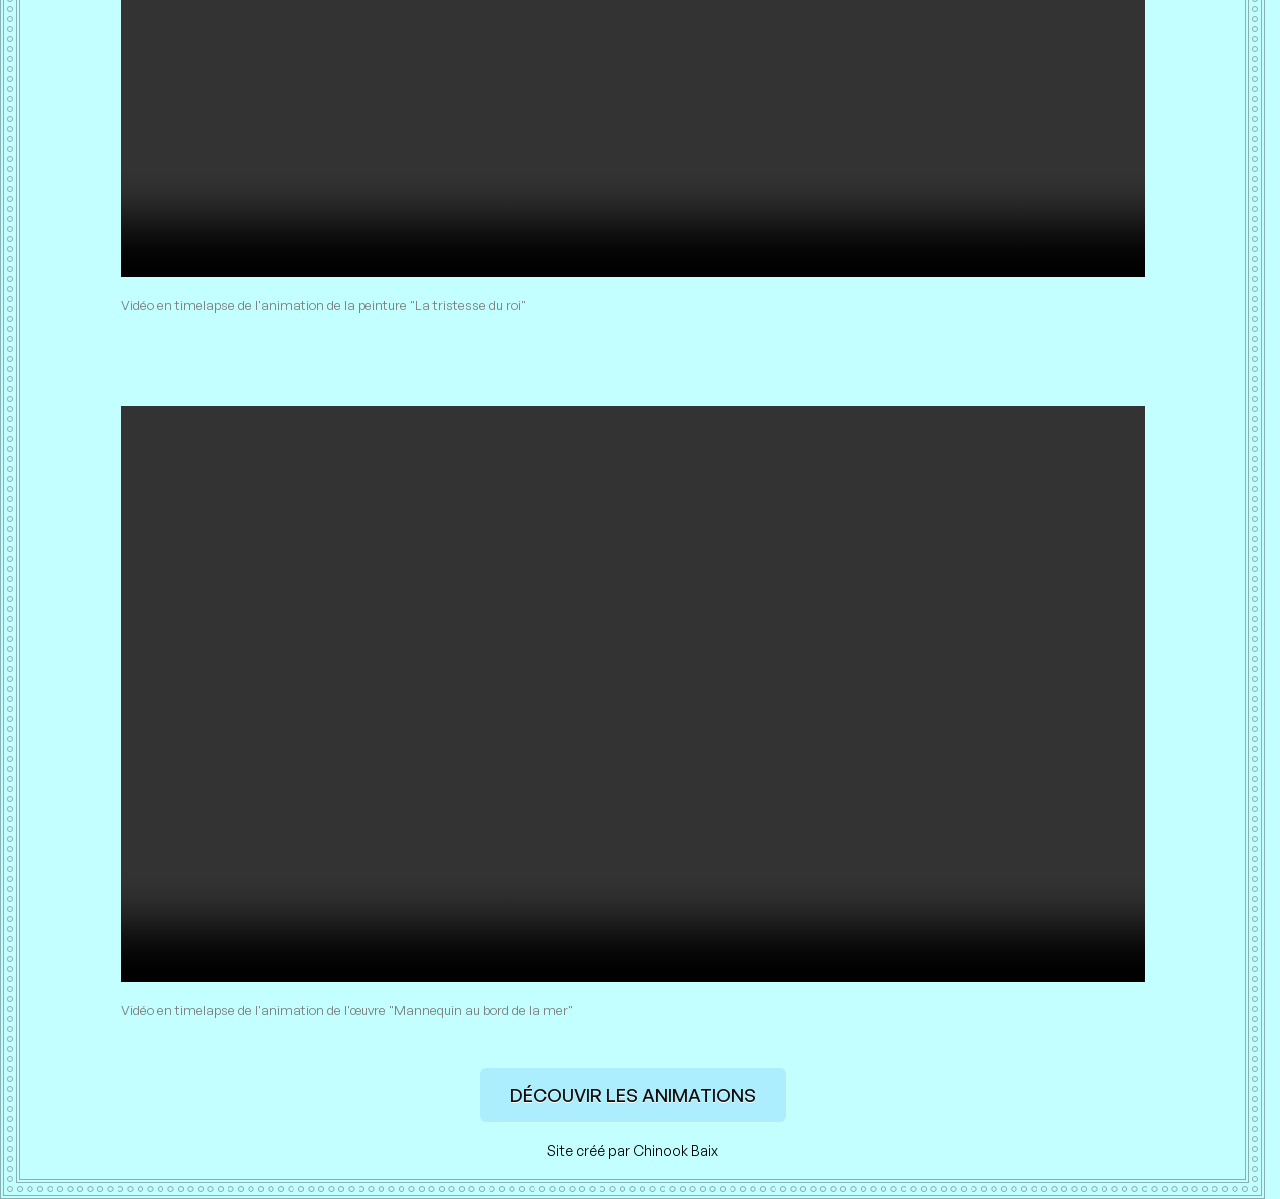
==== commit 3a6ed736: "fix: text-center class pour centrer le texte dans les figure" ====
--- a/making-of/index.html
+++ b/making-of/index.html
@@ -111,7 +111,7 @@
             <div class="container">
               <div class="grid grid-2cols-md grid-align-center">
                 <div>
-                  <figure class="figure justify-items">
+                  <figure class="figure text-center">
                     <img
                       src="/assets/img/making/making01.jpg"
                       class="fluidimg border"
@@ -127,7 +127,7 @@
                   </figure>
                 </div>
                 <div>
-                  <figure class="figure justify-items">
+                  <figure class="figure text-center">
                     <img
                       src="/assets/img/making/making02.jpg"
                       class="fluidimg border"
@@ -410,7 +410,7 @@
             <div class="container container-medium">
               <div class="grid grid-2cols-md grid-align-center">
                 <div>
-                  <figure class="figure justify-items">
+                  <figure class="figure text-center">
                     <img
                       src="/assets/img/making/making03.jpg"
                       class="fluidimg border"
@@ -421,7 +421,7 @@
                   </figure>
                 </div>
                 <div>
-                  <figure class="figure justify-items">
+                  <figure class="figure text-center">
                     <img
                       src="/assets/img/making/making04.jpg"
                       class="fluidimg border"
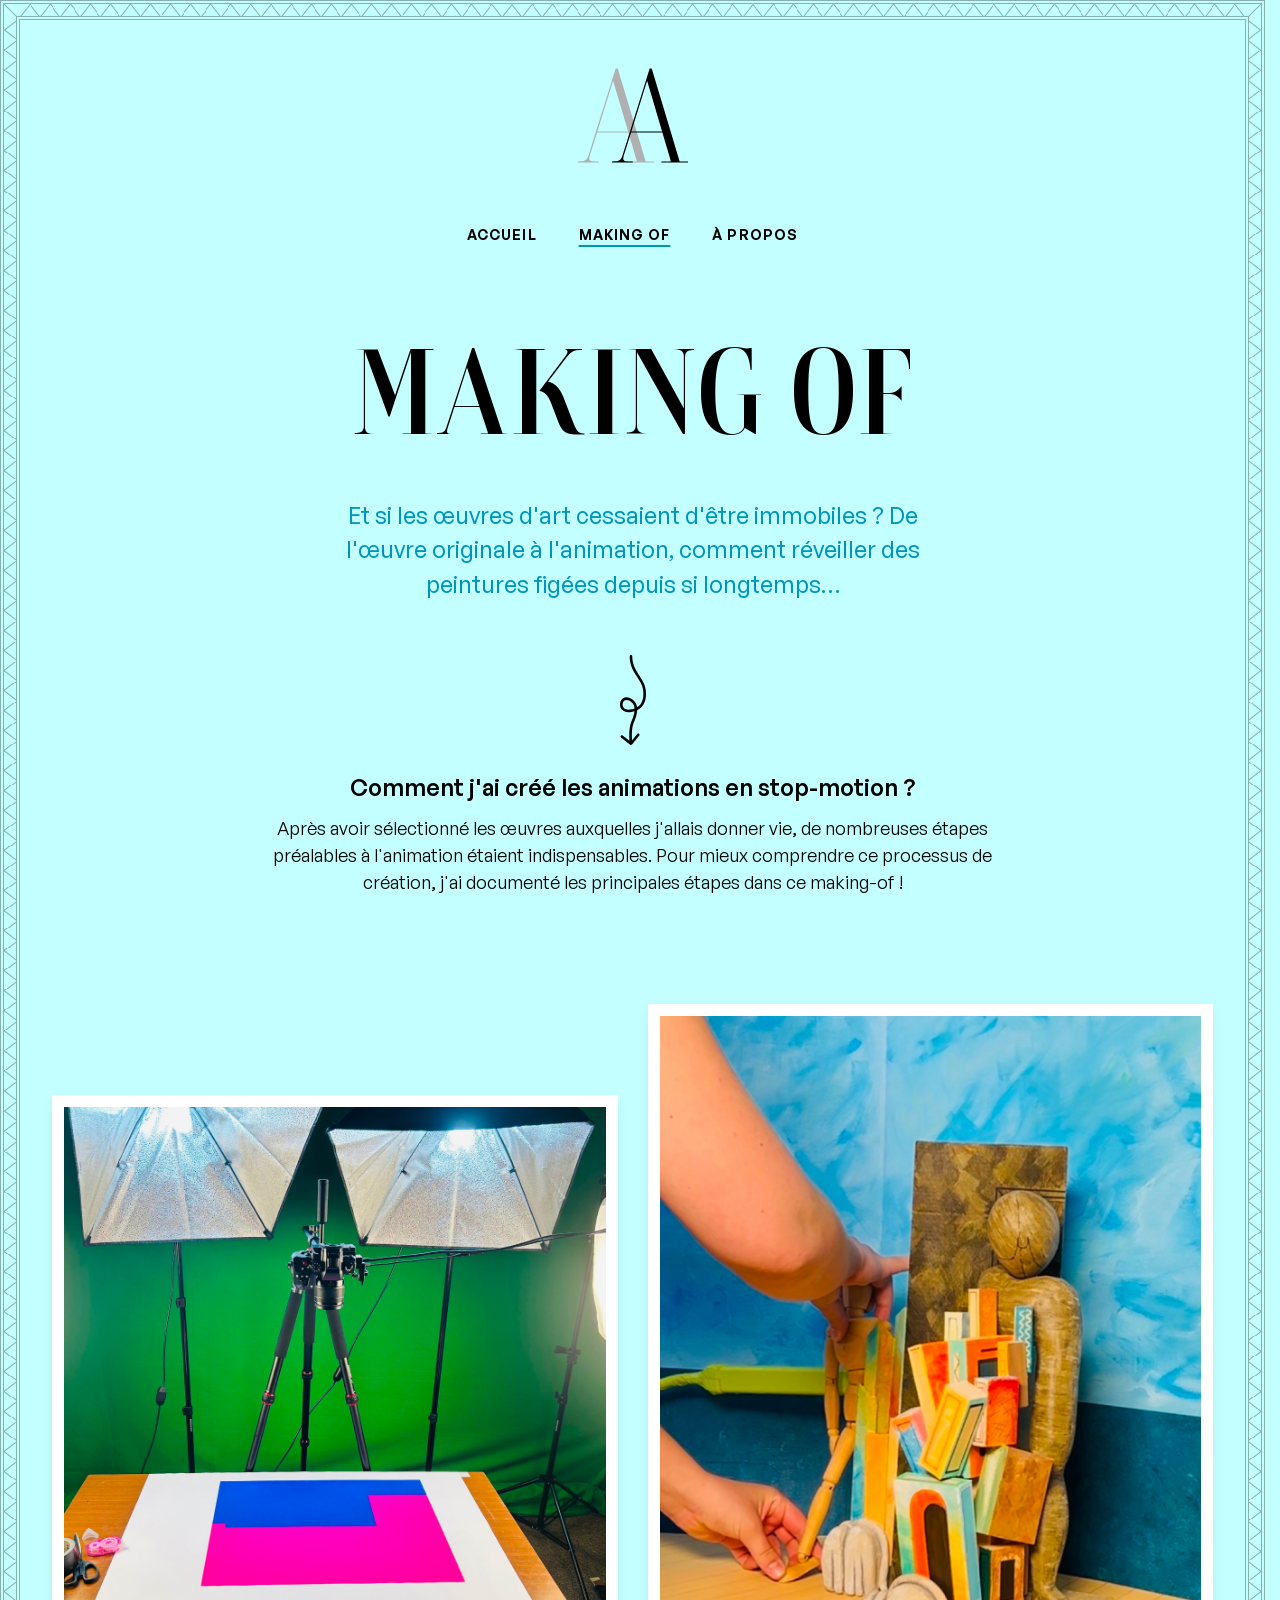
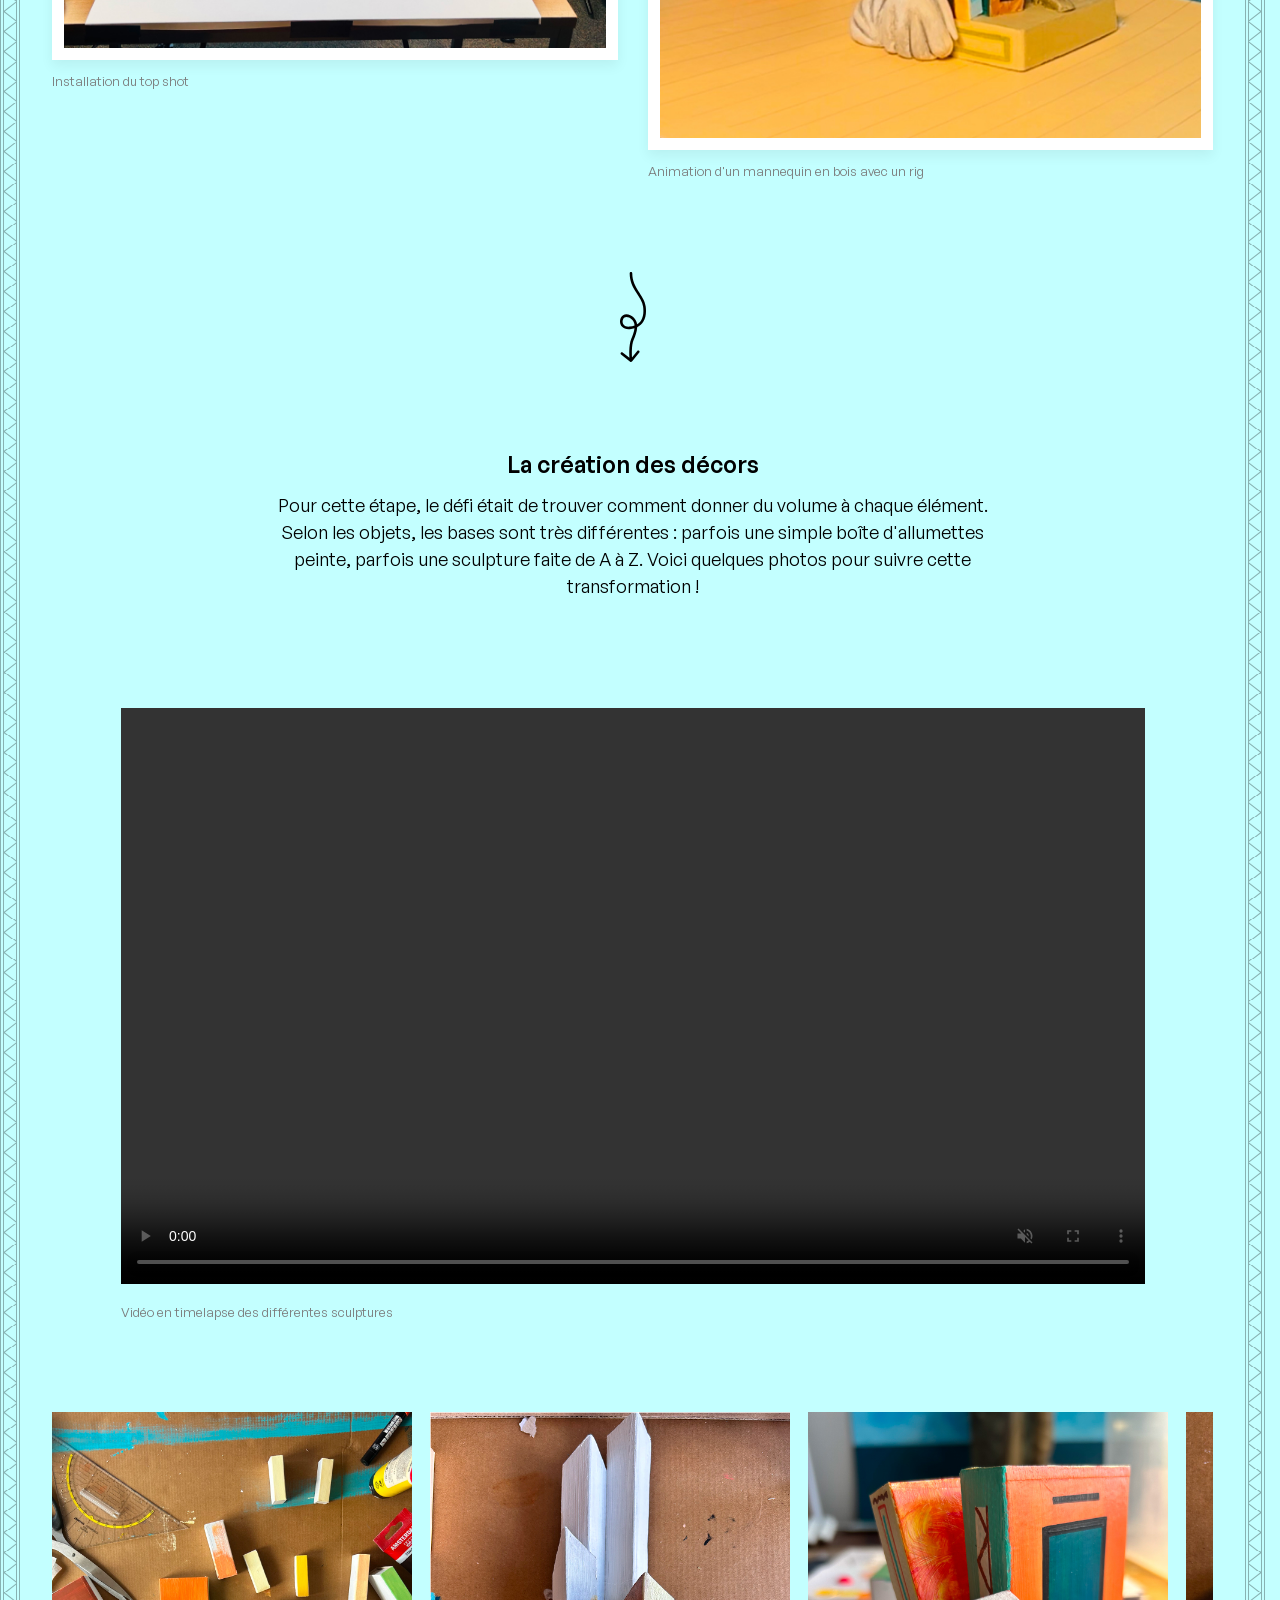
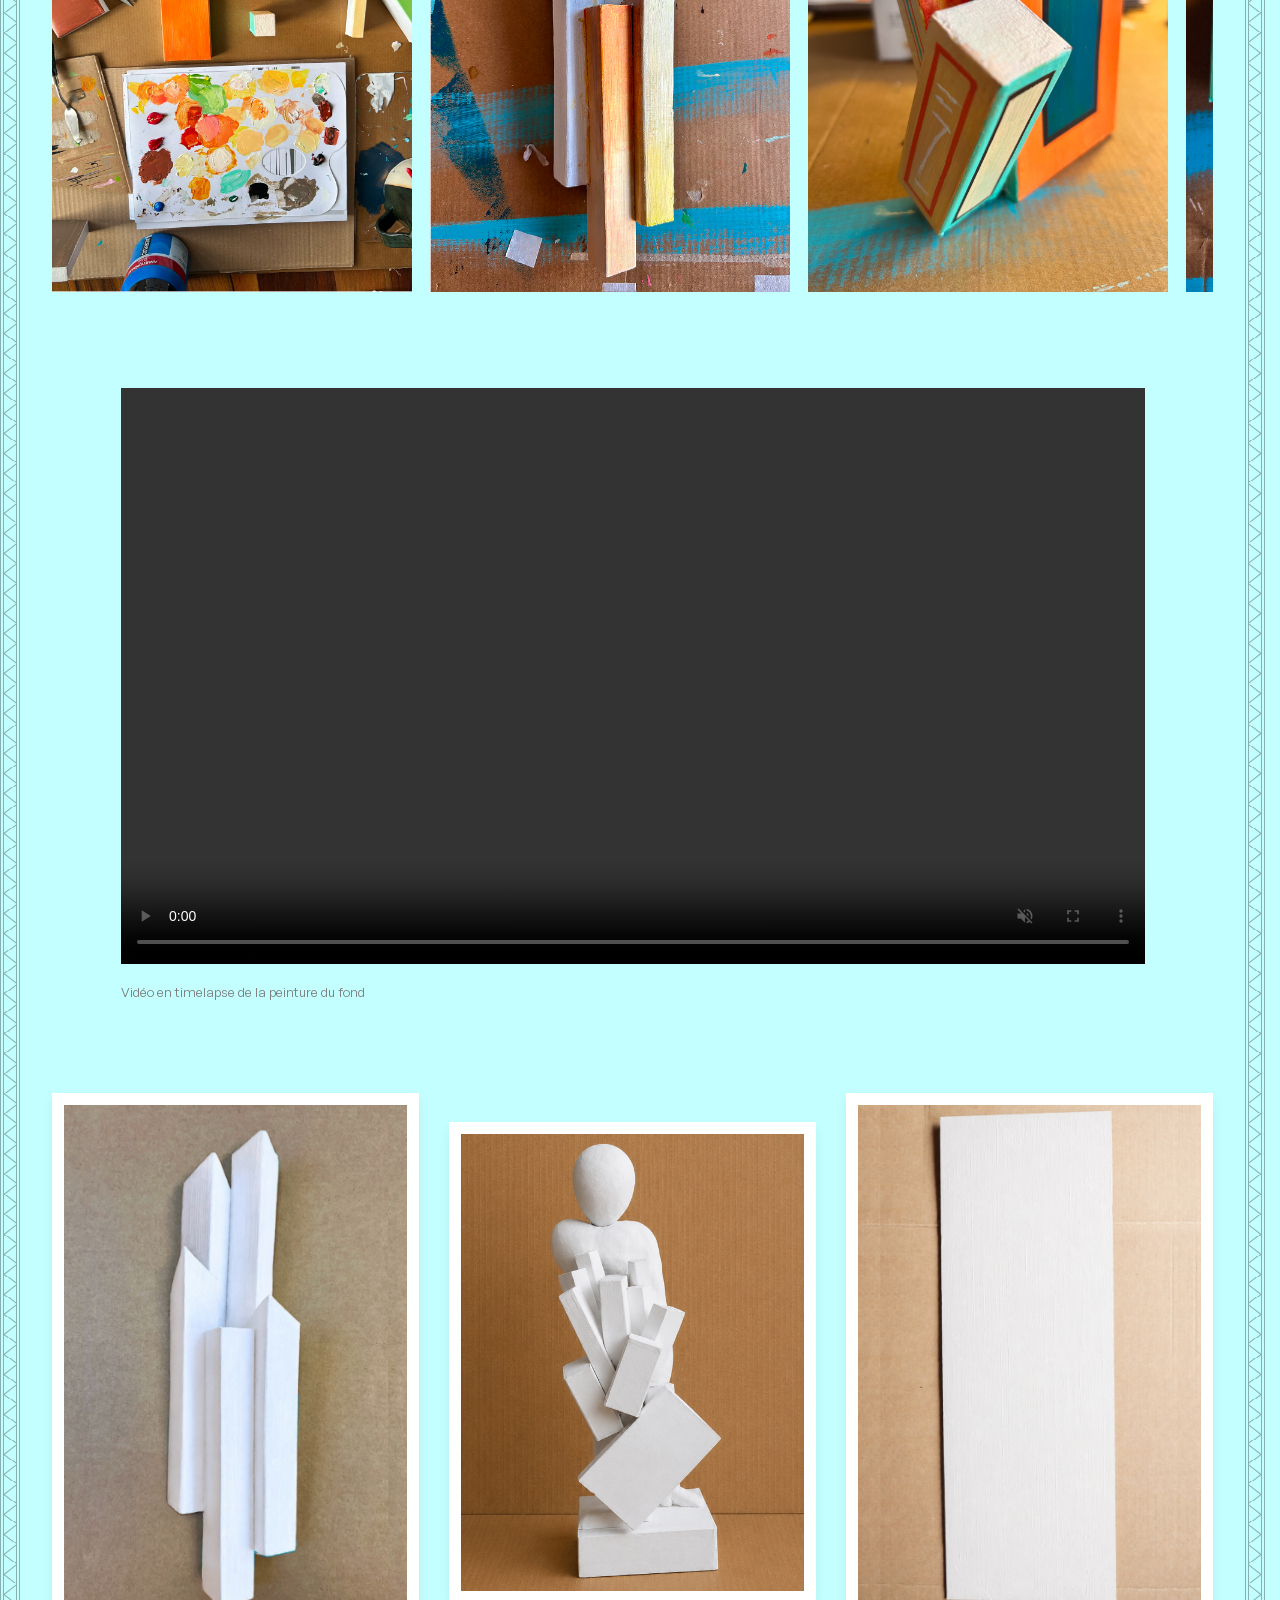
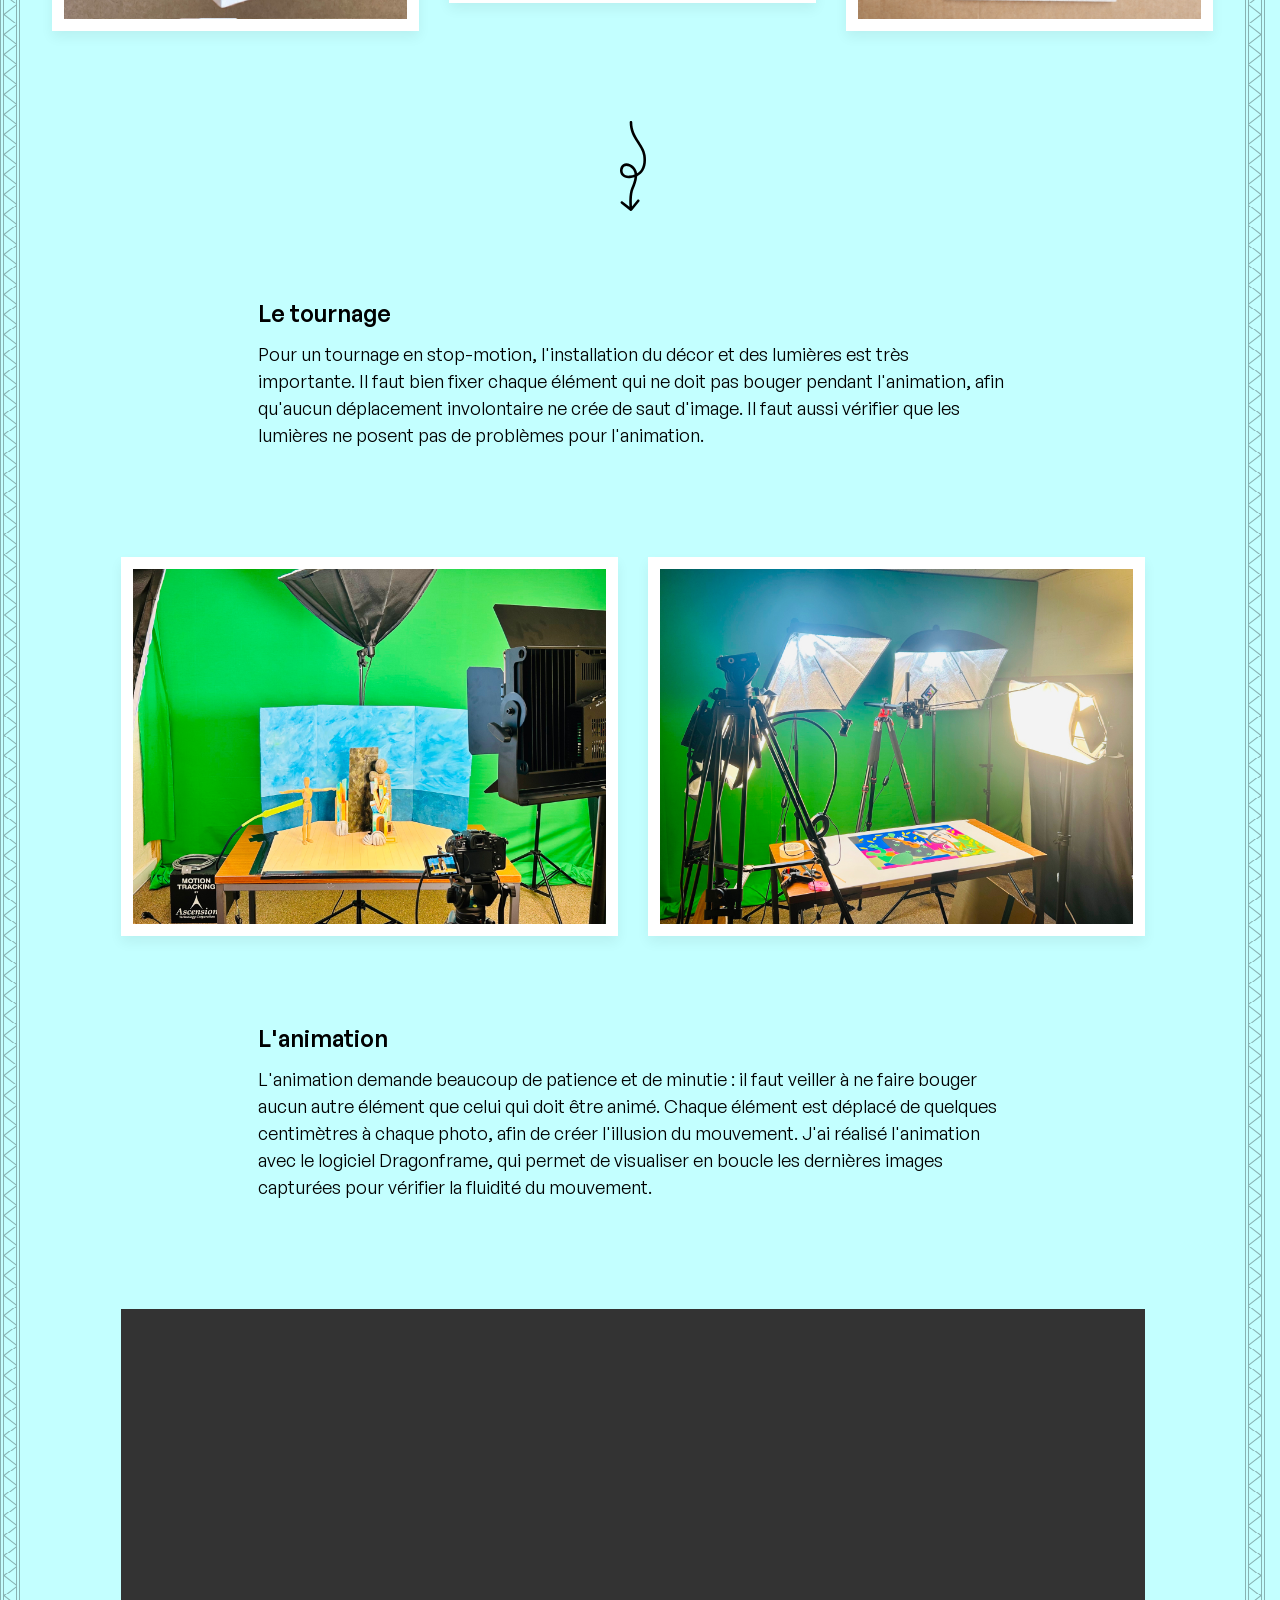
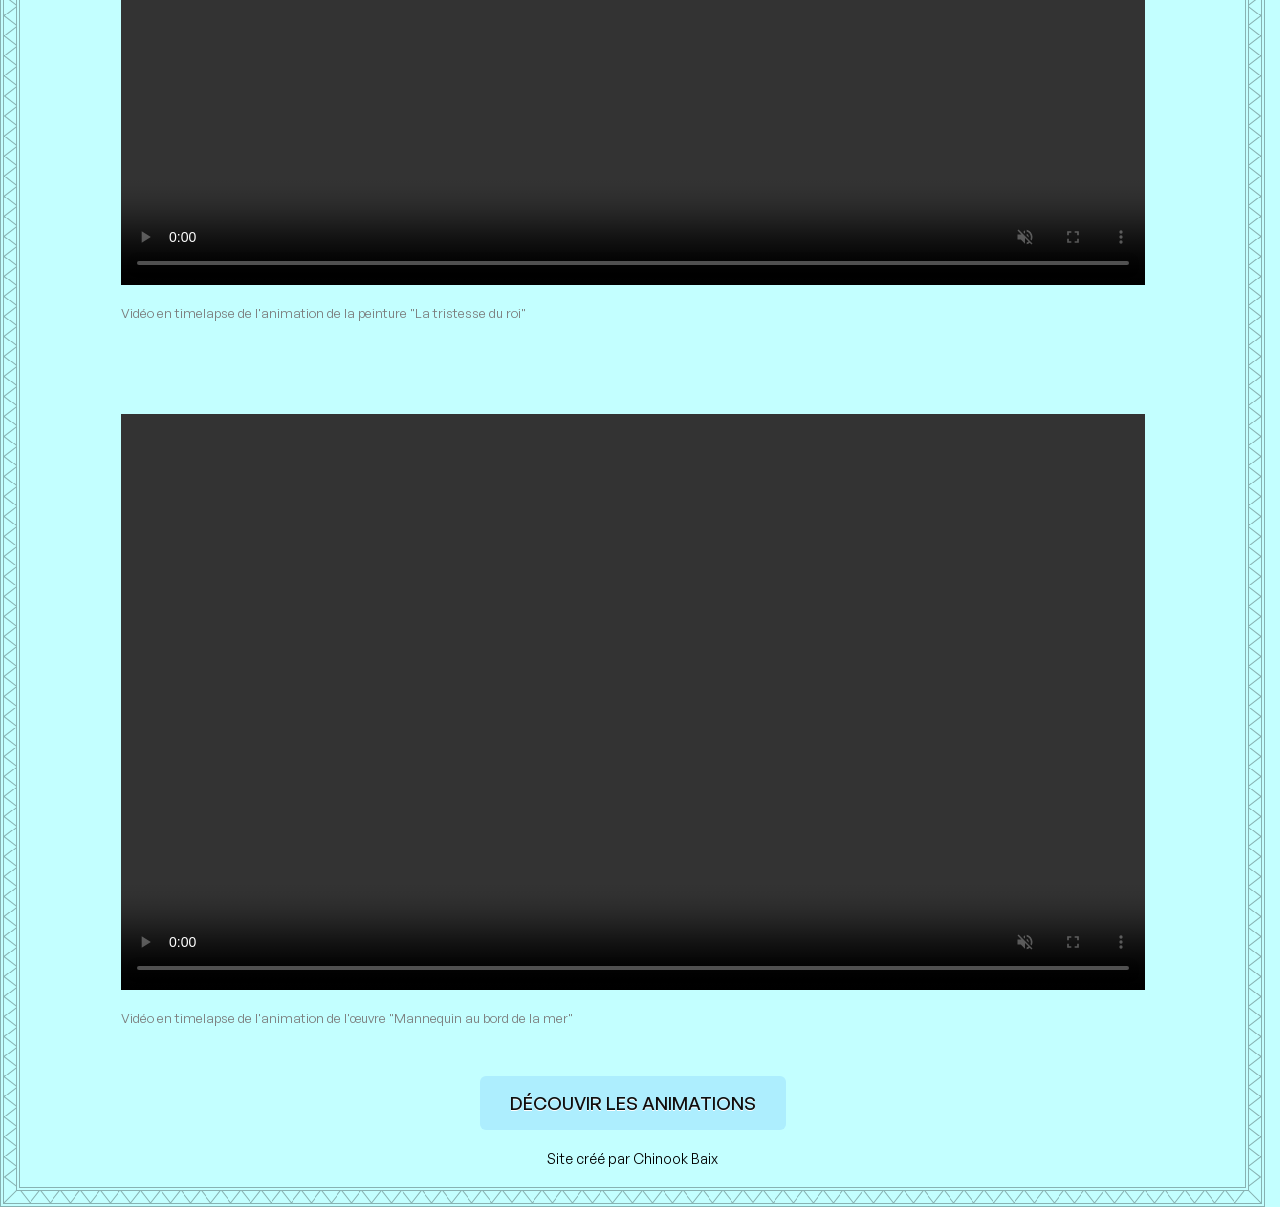
==== commit aed09d42: "timelapse correction" ====
--- a/making-of/index.html
+++ b/making-of/index.html
@@ -1,5 +1,5 @@
 <!doctype html>
-<html lang="fr" data-theme="blue" data-pageborder="002">
+<html lang="fr" data-theme="blue">
   <head>
     <meta charset="UTF-8" />
     <meta name="viewport" content="width=device-width, initial-scale=1.0" />
@@ -111,7 +111,7 @@
             <div class="container">
               <div class="grid grid-2cols-md grid-align-center">
                 <div>
-                  <figure class="figure text-center">
+                  <figure class="figure justify-items">
                     <img
                       src="/assets/img/making/making01.jpg"
                       class="fluidimg border"
@@ -127,7 +127,7 @@
                   </figure>
                 </div>
                 <div>
-                  <figure class="figure text-center">
+                  <figure class="figure justify-items">
                     <img
                       src="/assets/img/making/making02.jpg"
                       class="fluidimg border"
@@ -162,7 +162,7 @@
             <div class="container container-medium">
               <figure class="figure">
                 <video
-                  src="/assets/video/Timelapse_sculputre.mp4"
+                  src="/assets/video/timelapse-sculpture.mp4"
                   class="fluidvideo"
                   controls
                   autoplay
@@ -184,7 +184,7 @@
                   <div class="slider-slide">
                     <img
                       src="/assets/img/making/slider/Frame 27.jpg"
-                      class="fluidimg border"
+                      class="fluidimg"
                       alt=""
                       loading="lazy"
                       decoding="async"
@@ -195,7 +195,7 @@
                   <div class="slider-slide">
                     <img
                       src="/assets/img/making/slider/Frame 28.jpg"
-                      class="fluidimg border"
+                      class="fluidimg"
                       alt=""
                       loading="lazy"
                       decoding="async"
@@ -206,7 +206,7 @@
                   <div class="slider-slide">
                     <img
                       src="/assets/img/making/slider/Frame 29.jpg"
-                      class="fluidimg border"
+                      class="fluidimg"
                       alt=""
                       loading="lazy"
                       decoding="async"
@@ -217,7 +217,7 @@
                   <div class="slider-slide">
                     <img
                       src="/assets/img/making/slider/Frame 31.jpg"
-                      class="fluidimg border"
+                      class="fluidimg"
                       alt=""
                       loading="lazy"
                       decoding="async"
@@ -228,7 +228,7 @@
                   <div class="slider-slide">
                     <img
                       src="/assets/img/making/slider/Frame 30.jpg"
-                      class="fluidimg border"
+                      class="fluidimg"
                       alt=""
                       loading="lazy"
                       decoding="async"
@@ -239,7 +239,7 @@
                   <div class="slider-slide">
                     <img
                       src="/assets/img/making/slider/Frame 35.jpg"
-                      class="fluidimg border"
+                      class="fluidimg"
                       alt=""
                       loading="lazy"
                       decoding="async"
@@ -250,7 +250,7 @@
                   <div class="slider-slide">
                     <img
                       src="/assets/img/making/slider/Frame 32.jpg"
-                      class="fluidimg border"
+                      class="fluidimg"
                       alt=""
                       loading="lazy"
                       decoding="async"
@@ -261,7 +261,7 @@
                   <div class="slider-slide">
                     <img
                       src="/assets/img/making/slider/Frame 33.jpg"
-                      class="fluidimg border"
+                      class="fluidimg"
                       alt=""
                       loading="lazy"
                       decoding="async"
@@ -272,7 +272,7 @@
                   <div class="slider-slide">
                     <img
                       src="/assets/img/making/slider/Frame 34.jpg"
-                      class="fluidimg border"
+                      class="fluidimg"
                       alt=""
                       loading="lazy"
                       decoding="async"
@@ -283,7 +283,7 @@
                   <div class="slider-slide">
                     <img
                       src="/assets/img/making/slider/Frame 36.jpg"
-                      class="fluidimg border"
+                      class="fluidimg"
                       alt=""
                       loading="lazy"
                       decoding="async"
@@ -294,7 +294,7 @@
                   <div class="slider-slide">
                     <img
                       src="/assets/img/making/slider/Frame 37.jpg"
-                      class="fluidimg border"
+                      class="fluidimg"
                       alt=""
                       loading="lazy"
                       decoding="async"
@@ -410,7 +410,7 @@
             <div class="container container-medium">
               <div class="grid grid-2cols-md grid-align-center">
                 <div>
-                  <figure class="figure text-center">
+                  <figure class="figure justify-items">
                     <img
                       src="/assets/img/making/making03.jpg"
                       class="fluidimg border"
@@ -421,7 +421,7 @@
                   </figure>
                 </div>
                 <div>
-                  <figure class="figure text-center">
+                  <figure class="figure justify-items">
                     <img
                       src="/assets/img/making/making04.jpg"
                       class="fluidimg border"
@@ -452,7 +452,7 @@
             <div class="container container-medium">
               <figure class="figure">
                 <video
-                  src="/assets/video/Timelapse_Matisse.mp4"
+                  src="/assets/video/timelapse-matisse.mp4"
                   class="fluidvideo"
                   controls
                   autoplay
@@ -472,7 +472,7 @@
             <div class="container container-medium">
               <figure class="figure">
                 <video
-                  src="/assets/video/timelapse_giorgio.mp4"
+                  src="/assets/video/timelapse-giorgio.mp4"
                   class="fluidvideo"
                   controls
                   autoplay
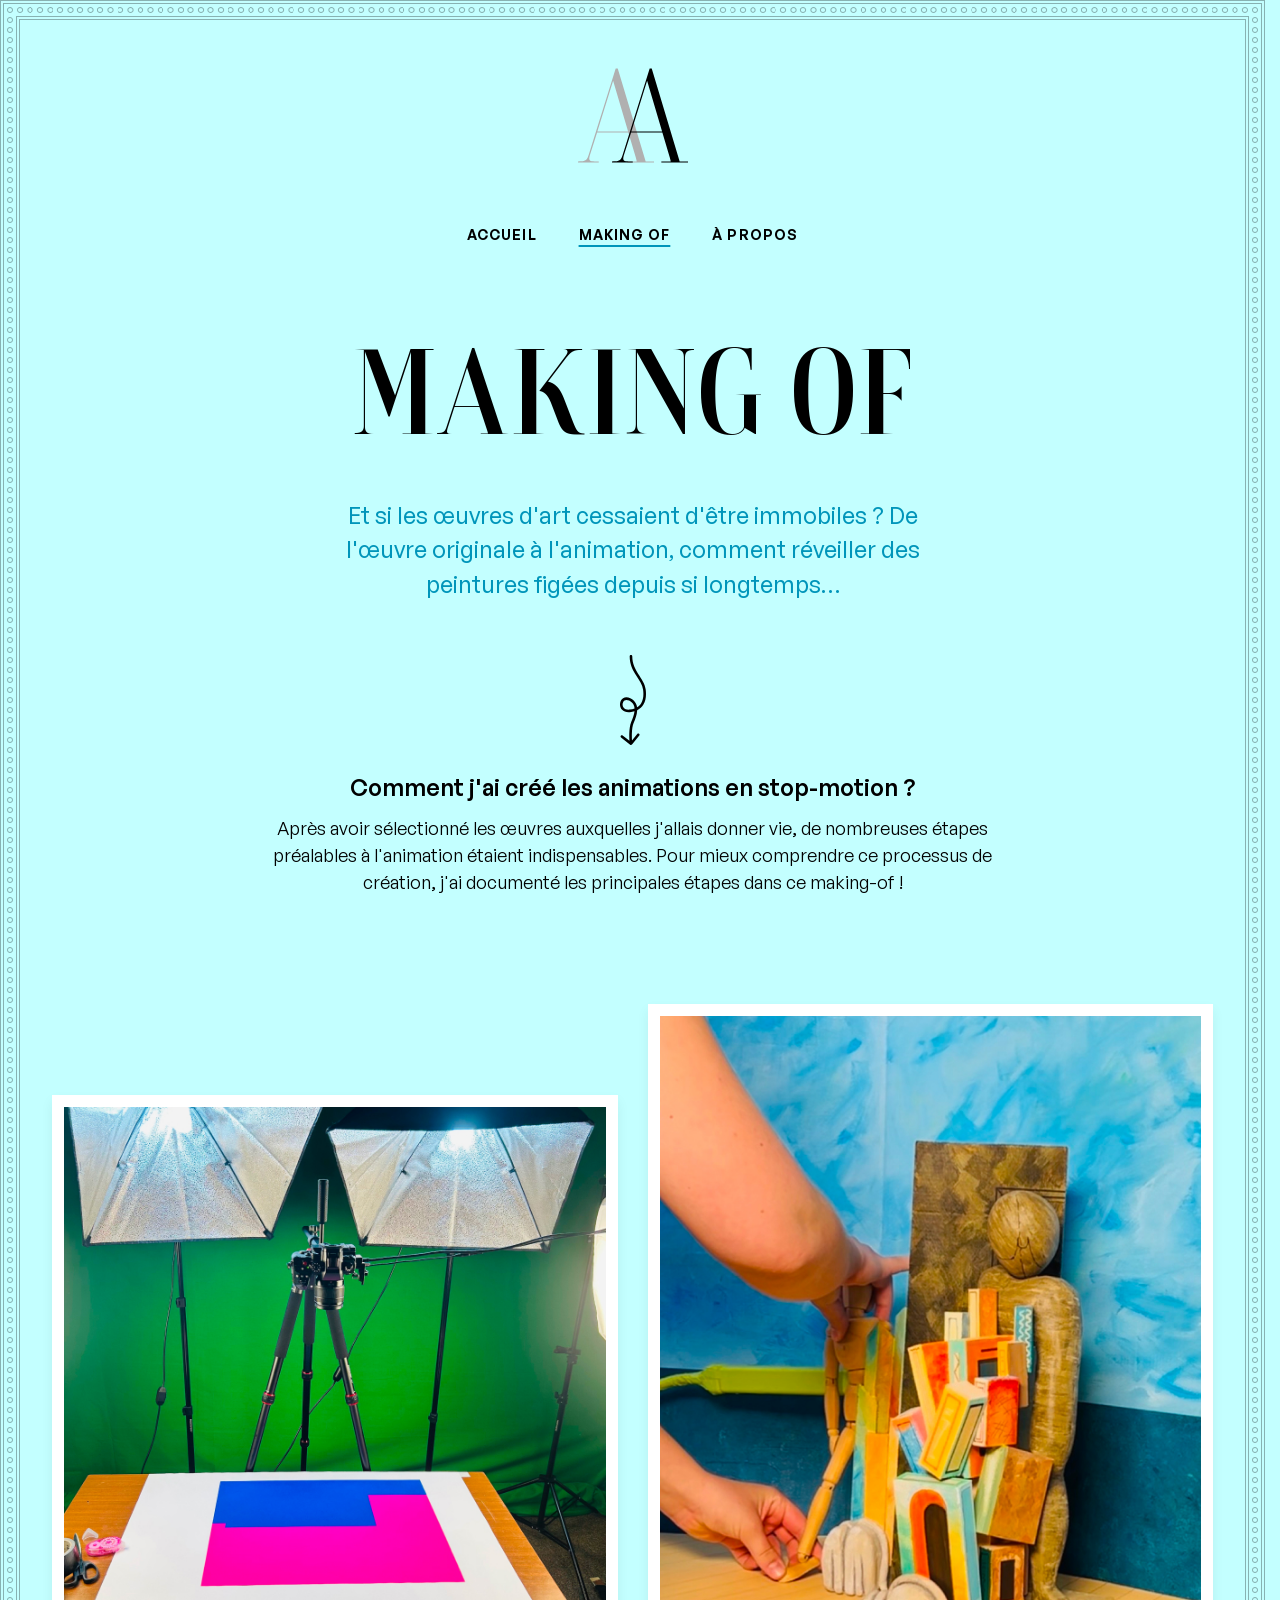
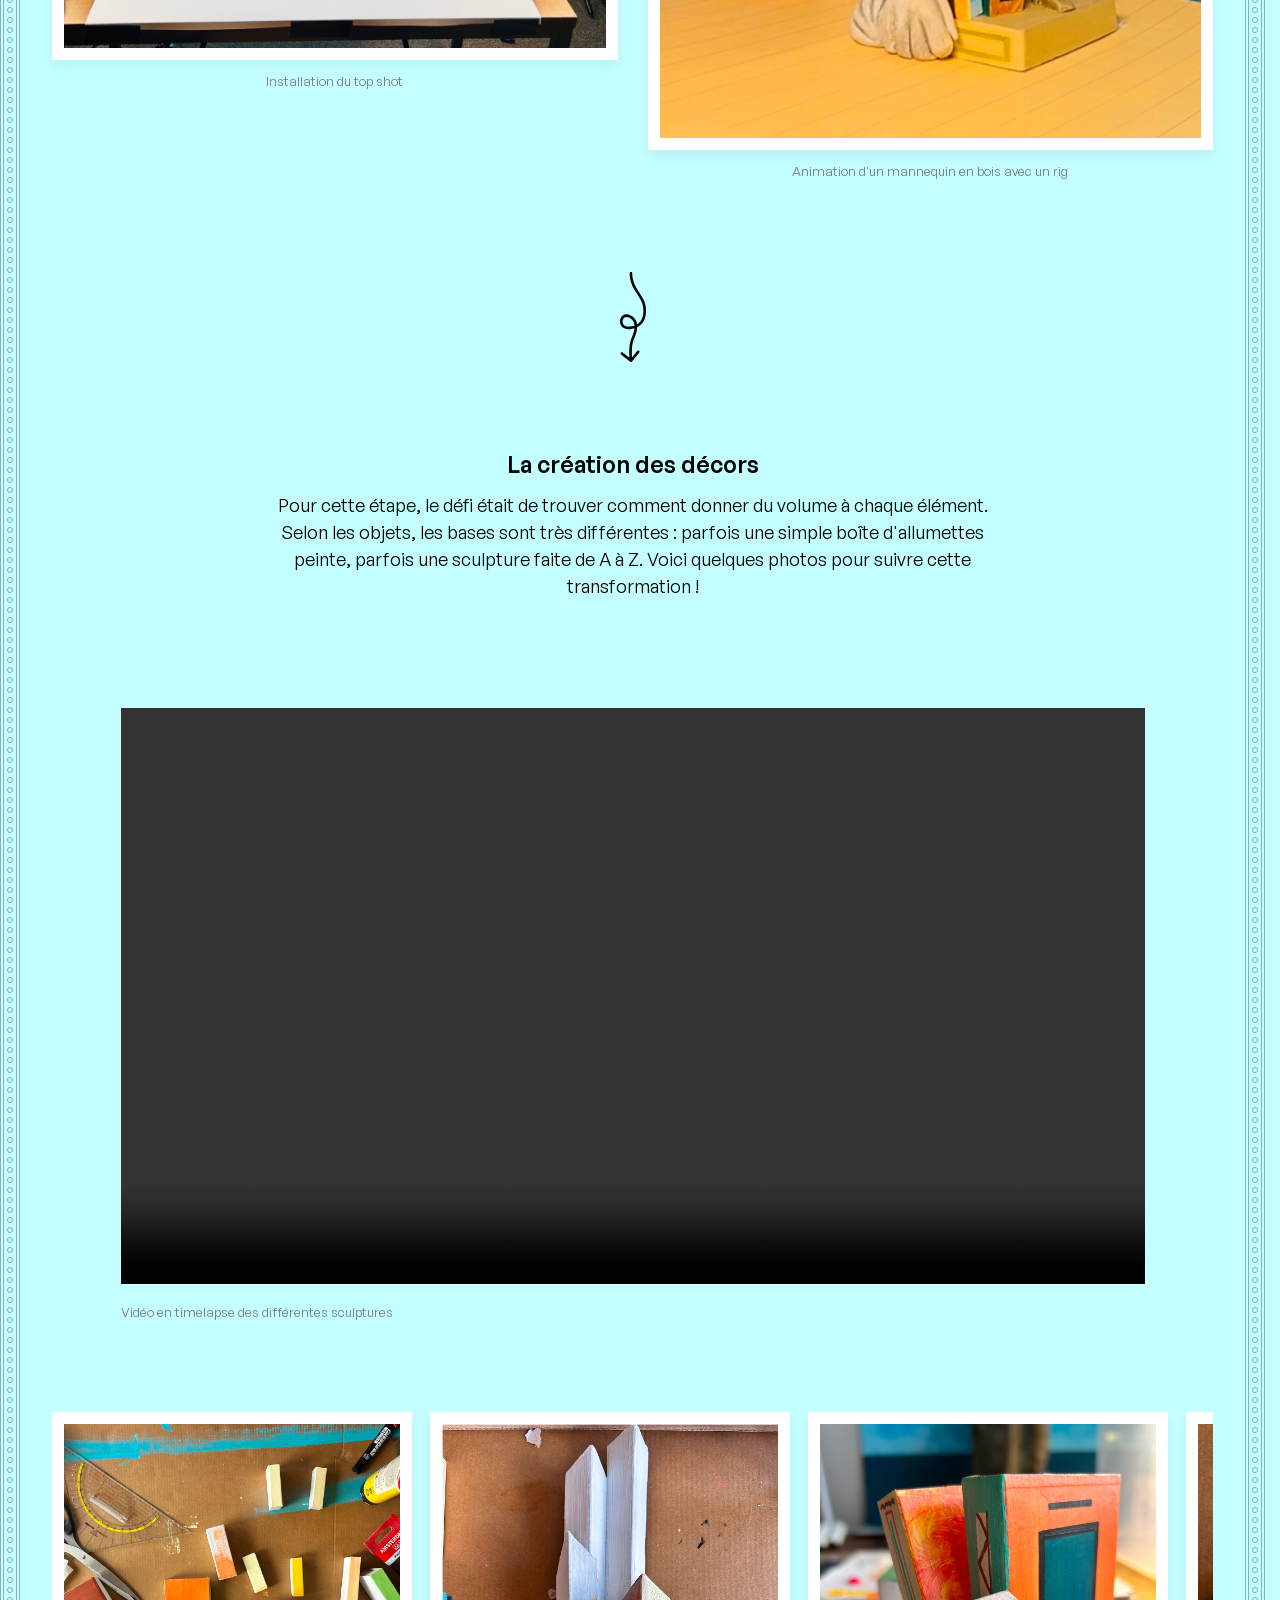
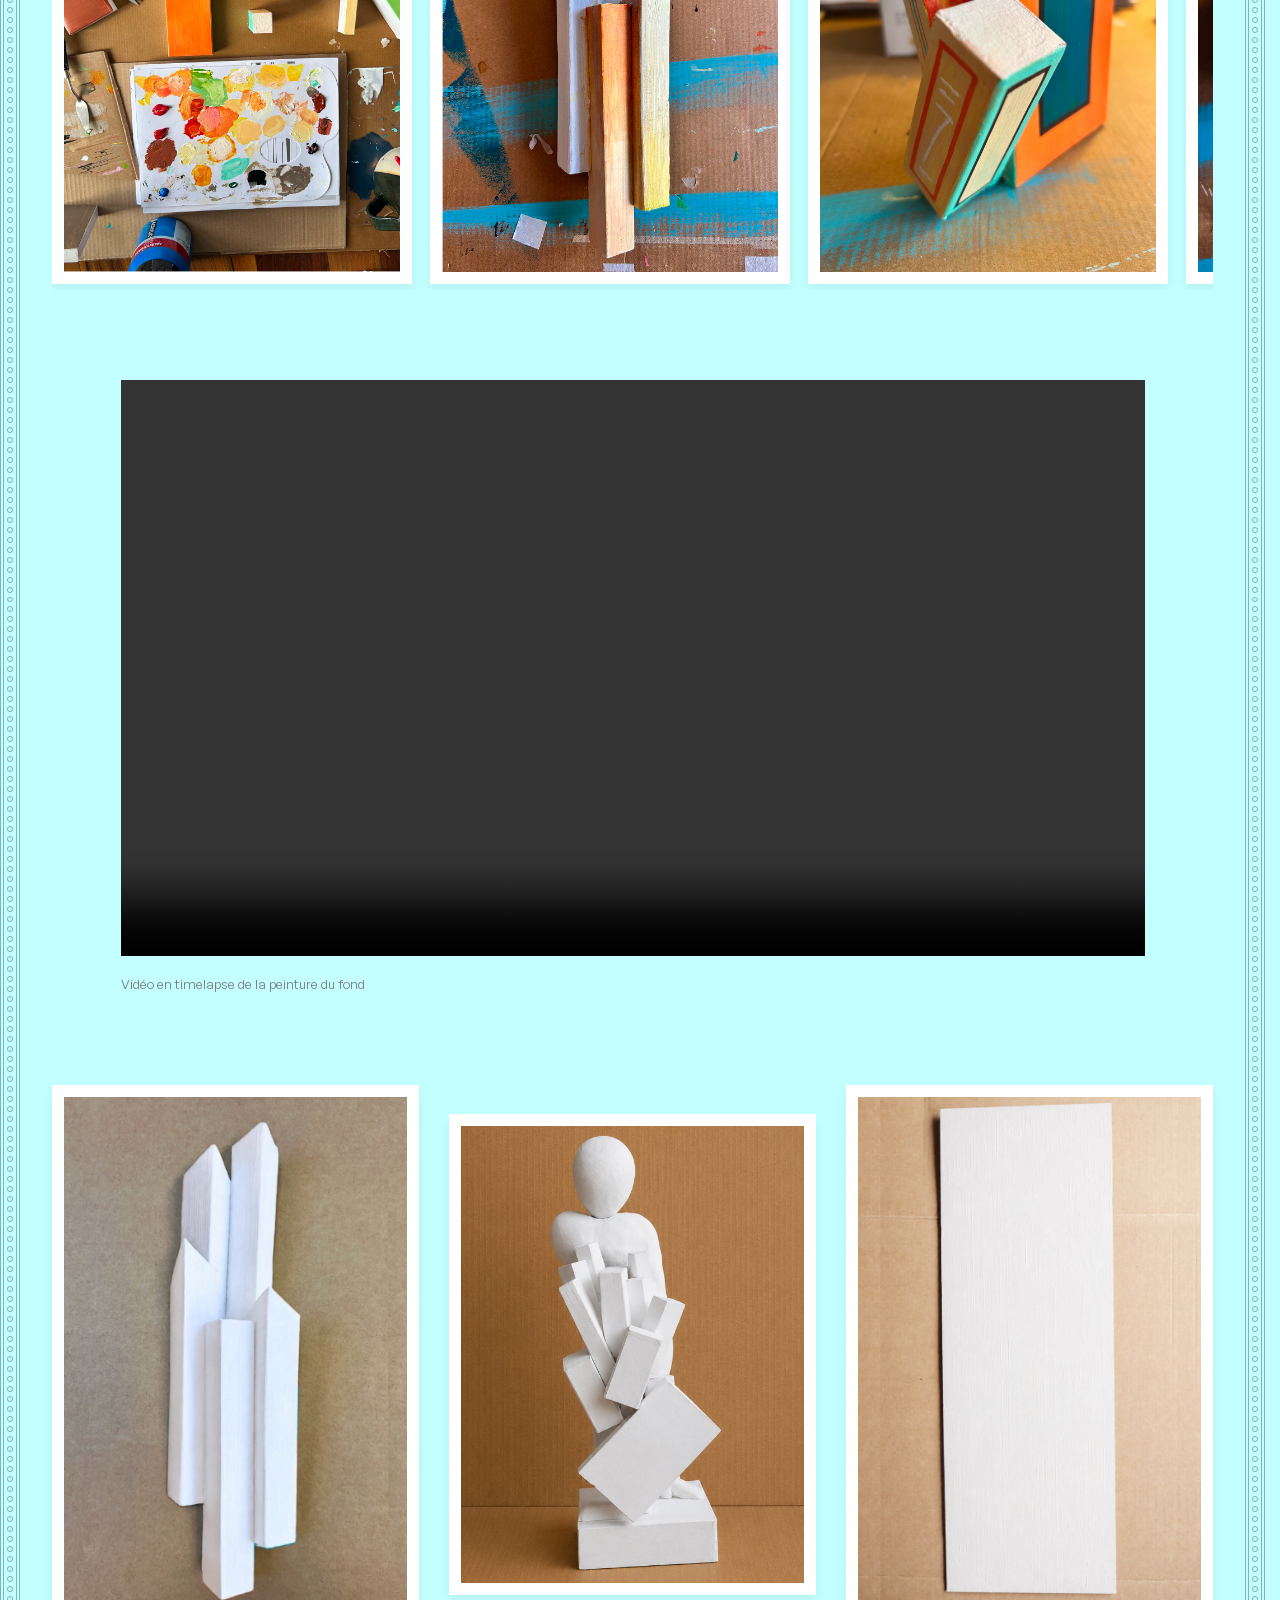
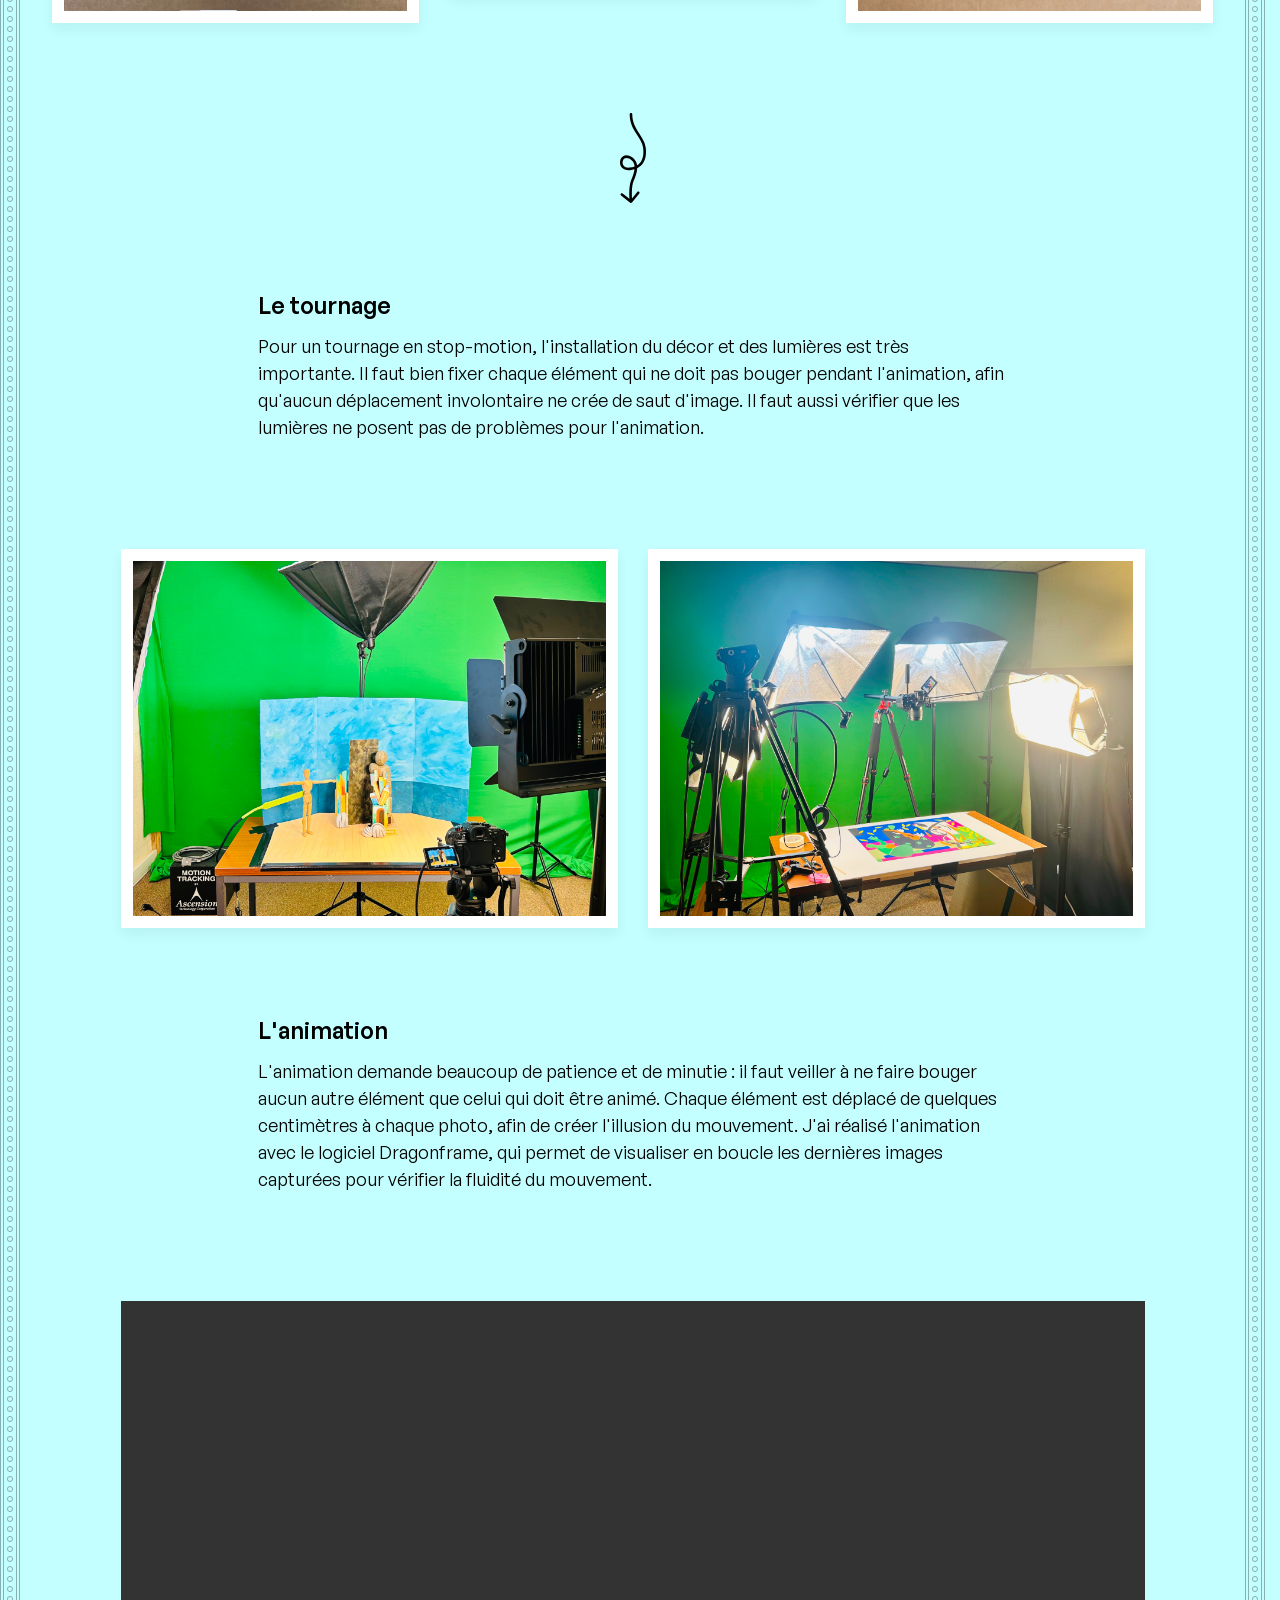
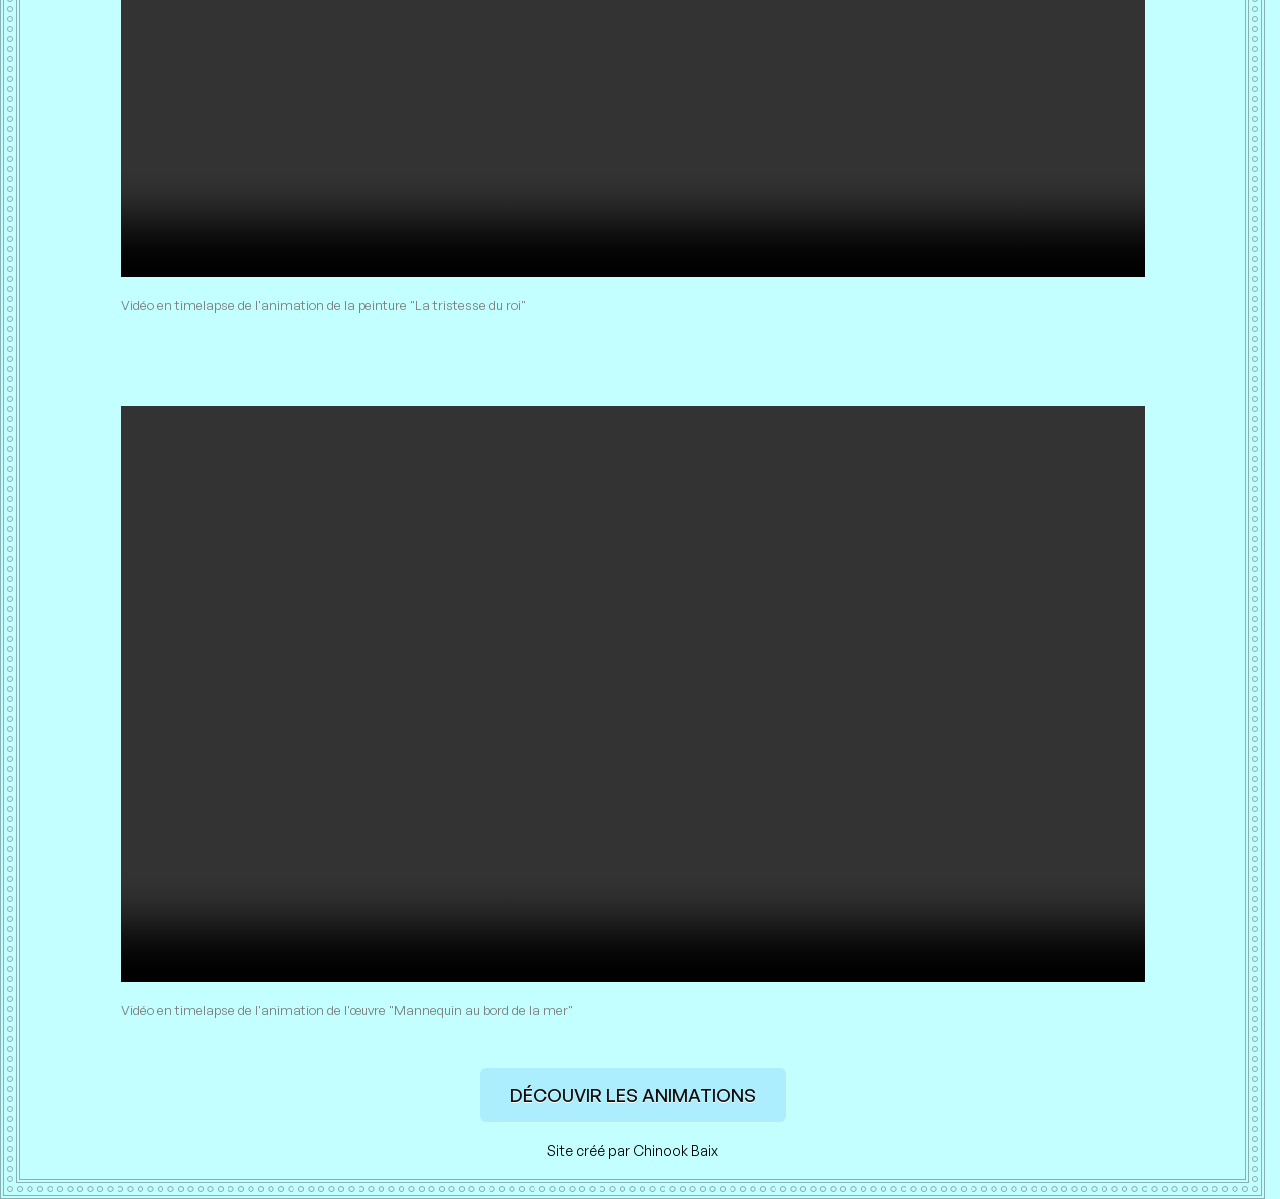
==== commit f9c9584c: "Merge pull request #9 from ChinookB/feature/pages-border-images Feature/pages border images" ====
--- a/making-of/index.html
+++ b/making-of/index.html
@@ -1,5 +1,5 @@
 <!doctype html>
-<html lang="fr" data-theme="blue">
+<html lang="fr" data-theme="blue" data-pageborder="002">
   <head>
     <meta charset="UTF-8" />
     <meta name="viewport" content="width=device-width, initial-scale=1.0" />
@@ -111,7 +111,7 @@
             <div class="container">
               <div class="grid grid-2cols-md grid-align-center">
                 <div>
-                  <figure class="figure justify-items">
+                  <figure class="figure text-center">
                     <img
                       src="/assets/img/making/making01.jpg"
                       class="fluidimg border"
@@ -127,7 +127,7 @@
                   </figure>
                 </div>
                 <div>
-                  <figure class="figure justify-items">
+                  <figure class="figure text-center">
                     <img
                       src="/assets/img/making/making02.jpg"
                       class="fluidimg border"
@@ -184,7 +184,7 @@
                   <div class="slider-slide">
                     <img
                       src="/assets/img/making/slider/Frame 27.jpg"
-                      class="fluidimg"
+                      class="fluidimg border"
                       alt=""
                       loading="lazy"
                       decoding="async"
@@ -195,7 +195,7 @@
                   <div class="slider-slide">
                     <img
                       src="/assets/img/making/slider/Frame 28.jpg"
-                      class="fluidimg"
+                      class="fluidimg border"
                       alt=""
                       loading="lazy"
                       decoding="async"
@@ -206,7 +206,7 @@
                   <div class="slider-slide">
                     <img
                       src="/assets/img/making/slider/Frame 29.jpg"
-                      class="fluidimg"
+                      class="fluidimg border"
                       alt=""
                       loading="lazy"
                       decoding="async"
@@ -217,7 +217,7 @@
                   <div class="slider-slide">
                     <img
                       src="/assets/img/making/slider/Frame 31.jpg"
-                      class="fluidimg"
+                      class="fluidimg border"
                       alt=""
                       loading="lazy"
                       decoding="async"
@@ -228,7 +228,7 @@
                   <div class="slider-slide">
                     <img
                       src="/assets/img/making/slider/Frame 30.jpg"
-                      class="fluidimg"
+                      class="fluidimg border"
                       alt=""
                       loading="lazy"
                       decoding="async"
@@ -239,7 +239,7 @@
                   <div class="slider-slide">
                     <img
                       src="/assets/img/making/slider/Frame 35.jpg"
-                      class="fluidimg"
+                      class="fluidimg border"
                       alt=""
                       loading="lazy"
                       decoding="async"
@@ -250,7 +250,7 @@
                   <div class="slider-slide">
                     <img
                       src="/assets/img/making/slider/Frame 32.jpg"
-                      class="fluidimg"
+                      class="fluidimg border"
                       alt=""
                       loading="lazy"
                       decoding="async"
@@ -261,7 +261,7 @@
                   <div class="slider-slide">
                     <img
                       src="/assets/img/making/slider/Frame 33.jpg"
-                      class="fluidimg"
+                      class="fluidimg border"
                       alt=""
                       loading="lazy"
                       decoding="async"
@@ -272,7 +272,7 @@
                   <div class="slider-slide">
                     <img
                       src="/assets/img/making/slider/Frame 34.jpg"
-                      class="fluidimg"
+                      class="fluidimg border"
                       alt=""
                       loading="lazy"
                       decoding="async"
@@ -283,7 +283,7 @@
                   <div class="slider-slide">
                     <img
                       src="/assets/img/making/slider/Frame 36.jpg"
-                      class="fluidimg"
+                      class="fluidimg border"
                       alt=""
                       loading="lazy"
                       decoding="async"
@@ -294,7 +294,7 @@
                   <div class="slider-slide">
                     <img
                       src="/assets/img/making/slider/Frame 37.jpg"
-                      class="fluidimg"
+                      class="fluidimg border"
                       alt=""
                       loading="lazy"
                       decoding="async"
@@ -410,7 +410,7 @@
             <div class="container container-medium">
               <div class="grid grid-2cols-md grid-align-center">
                 <div>
-                  <figure class="figure justify-items">
+                  <figure class="figure text-center">
                     <img
                       src="/assets/img/making/making03.jpg"
                       class="fluidimg border"
@@ -421,7 +421,7 @@
                   </figure>
                 </div>
                 <div>
-                  <figure class="figure justify-items">
+                  <figure class="figure text-center">
                     <img
                       src="/assets/img/making/making04.jpg"
                       class="fluidimg border"
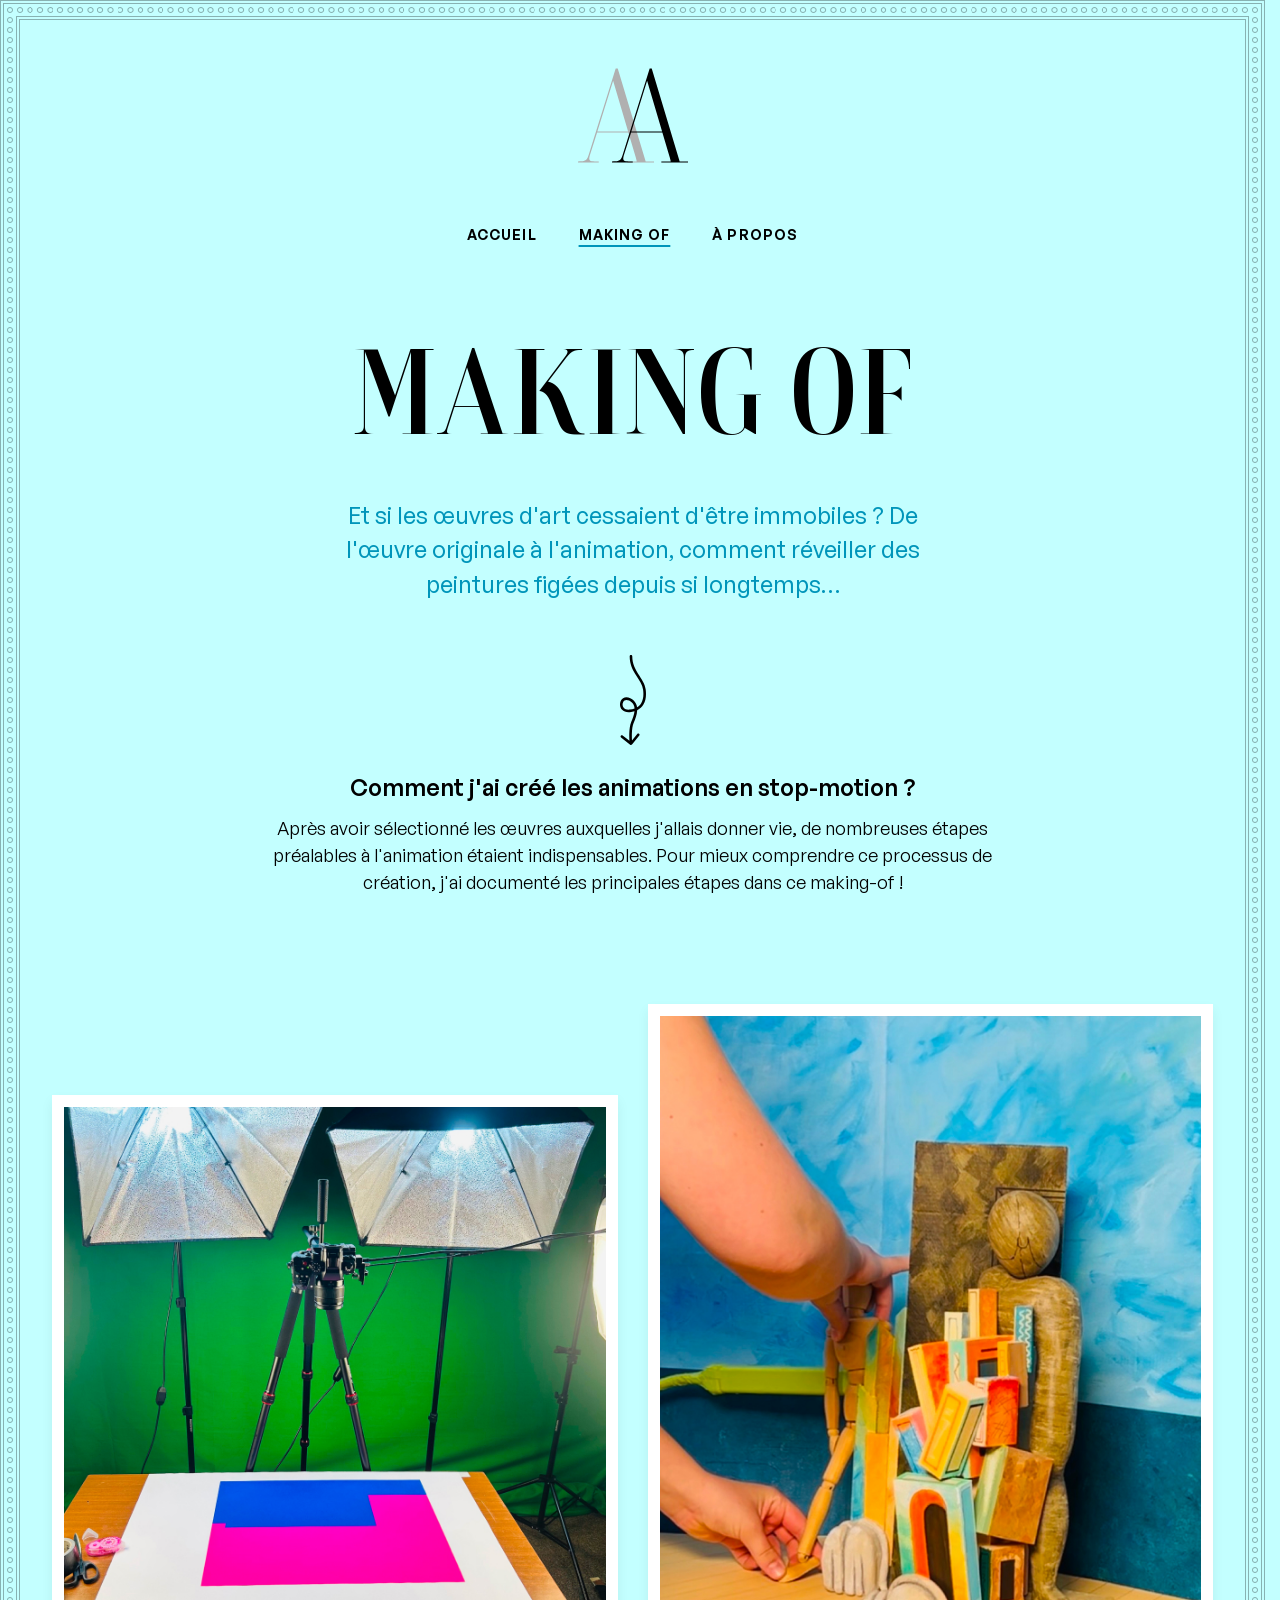
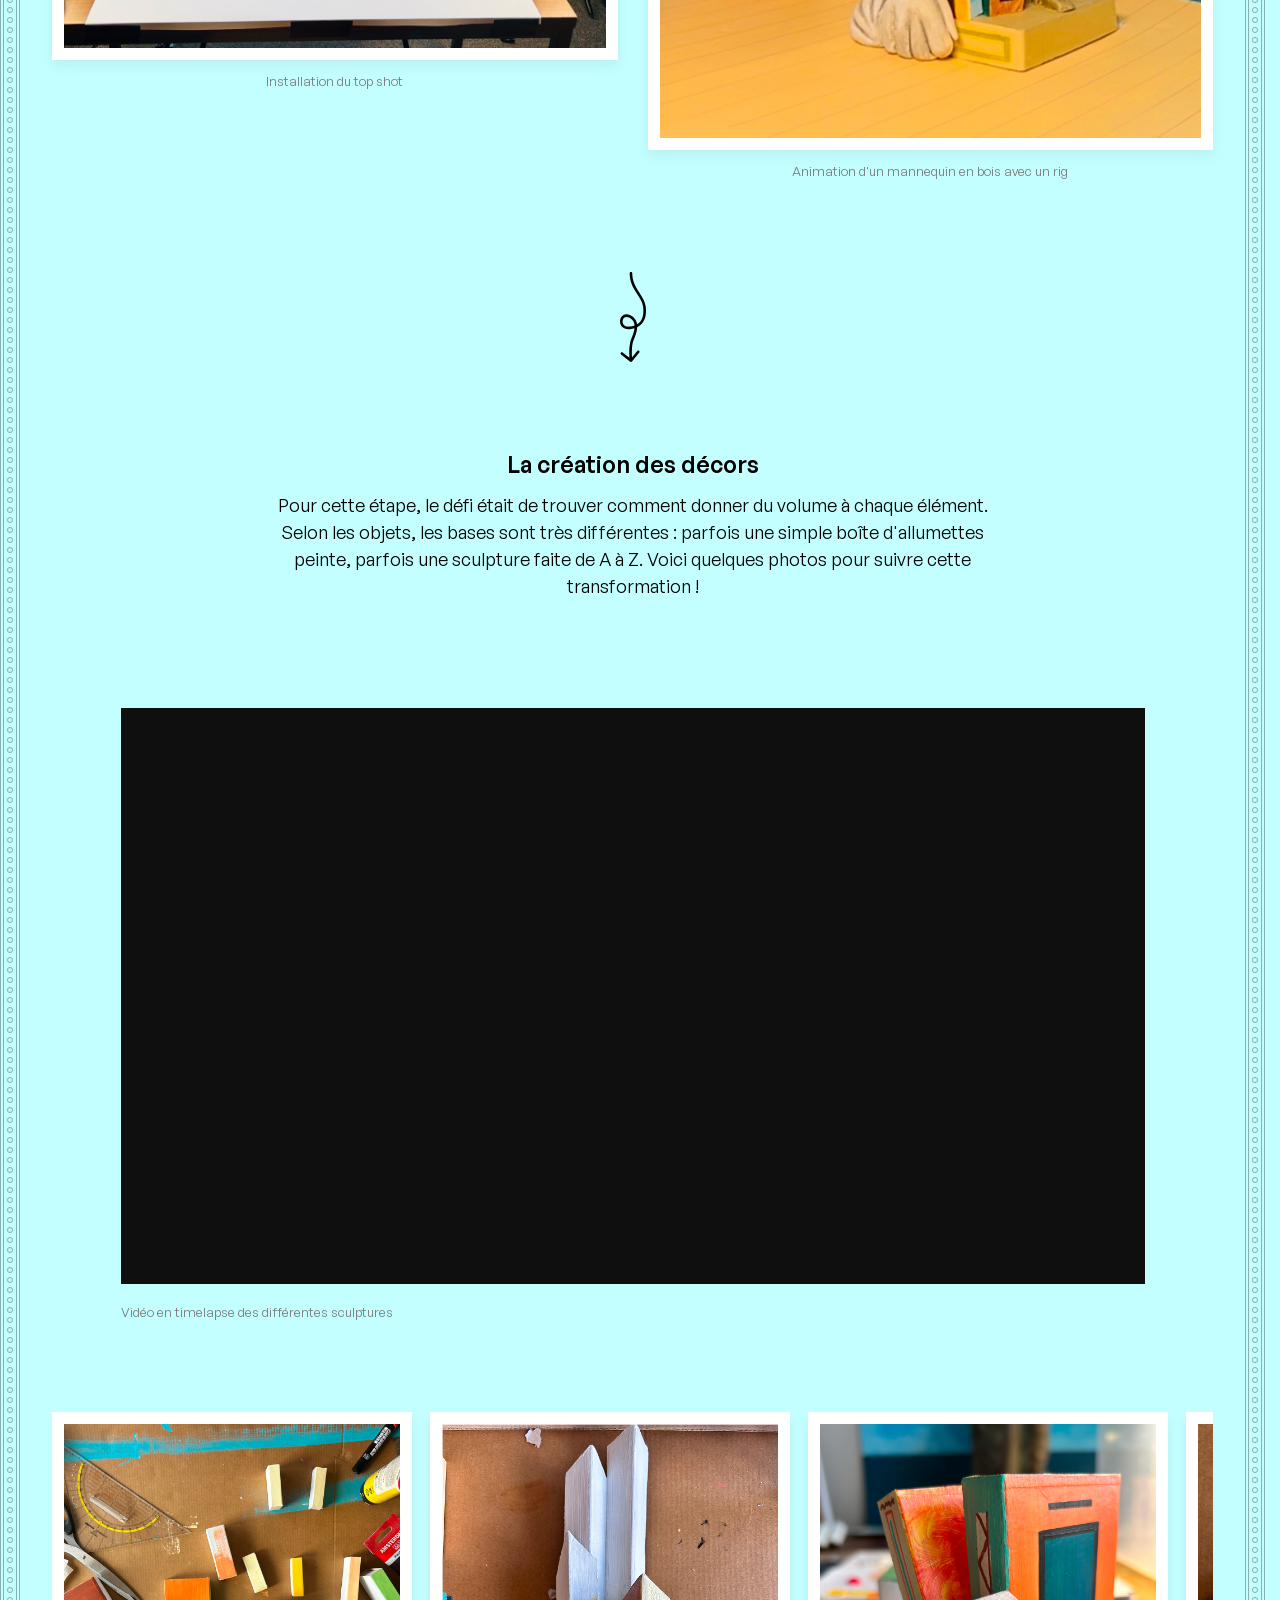
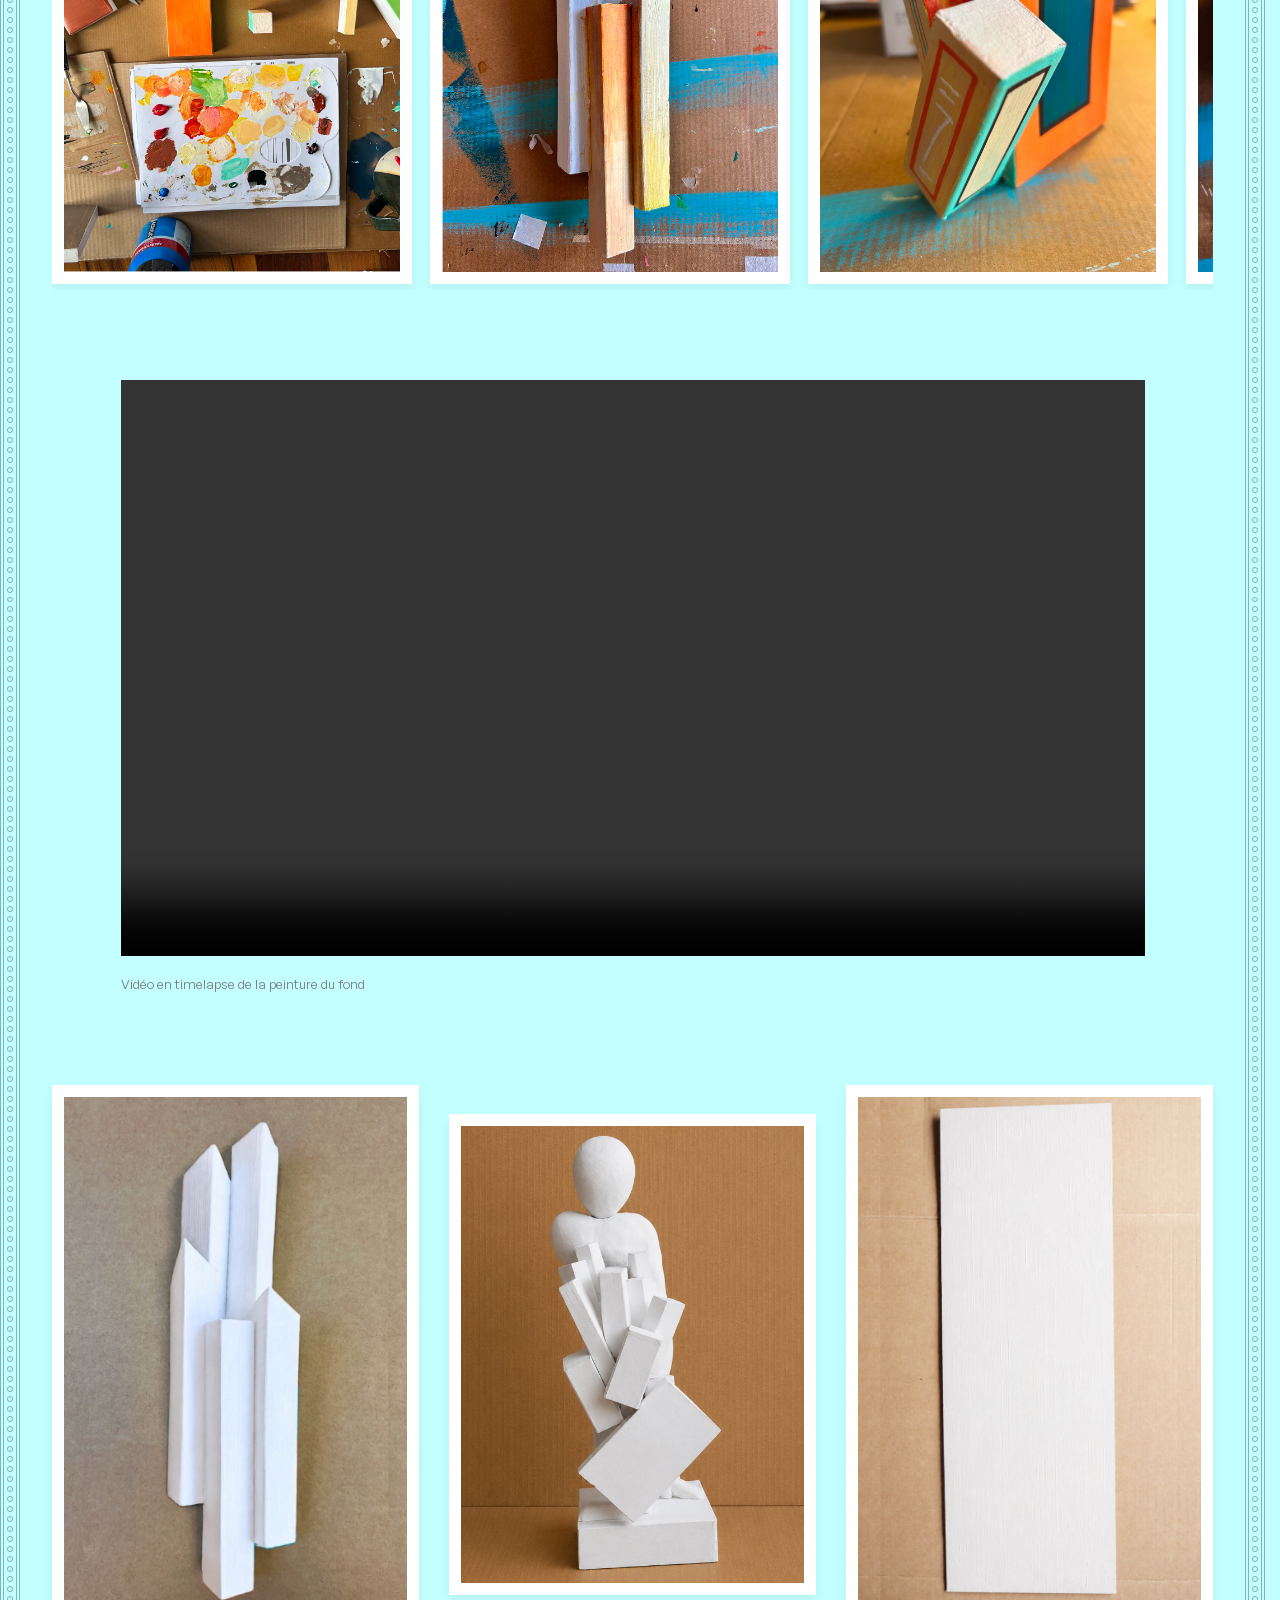
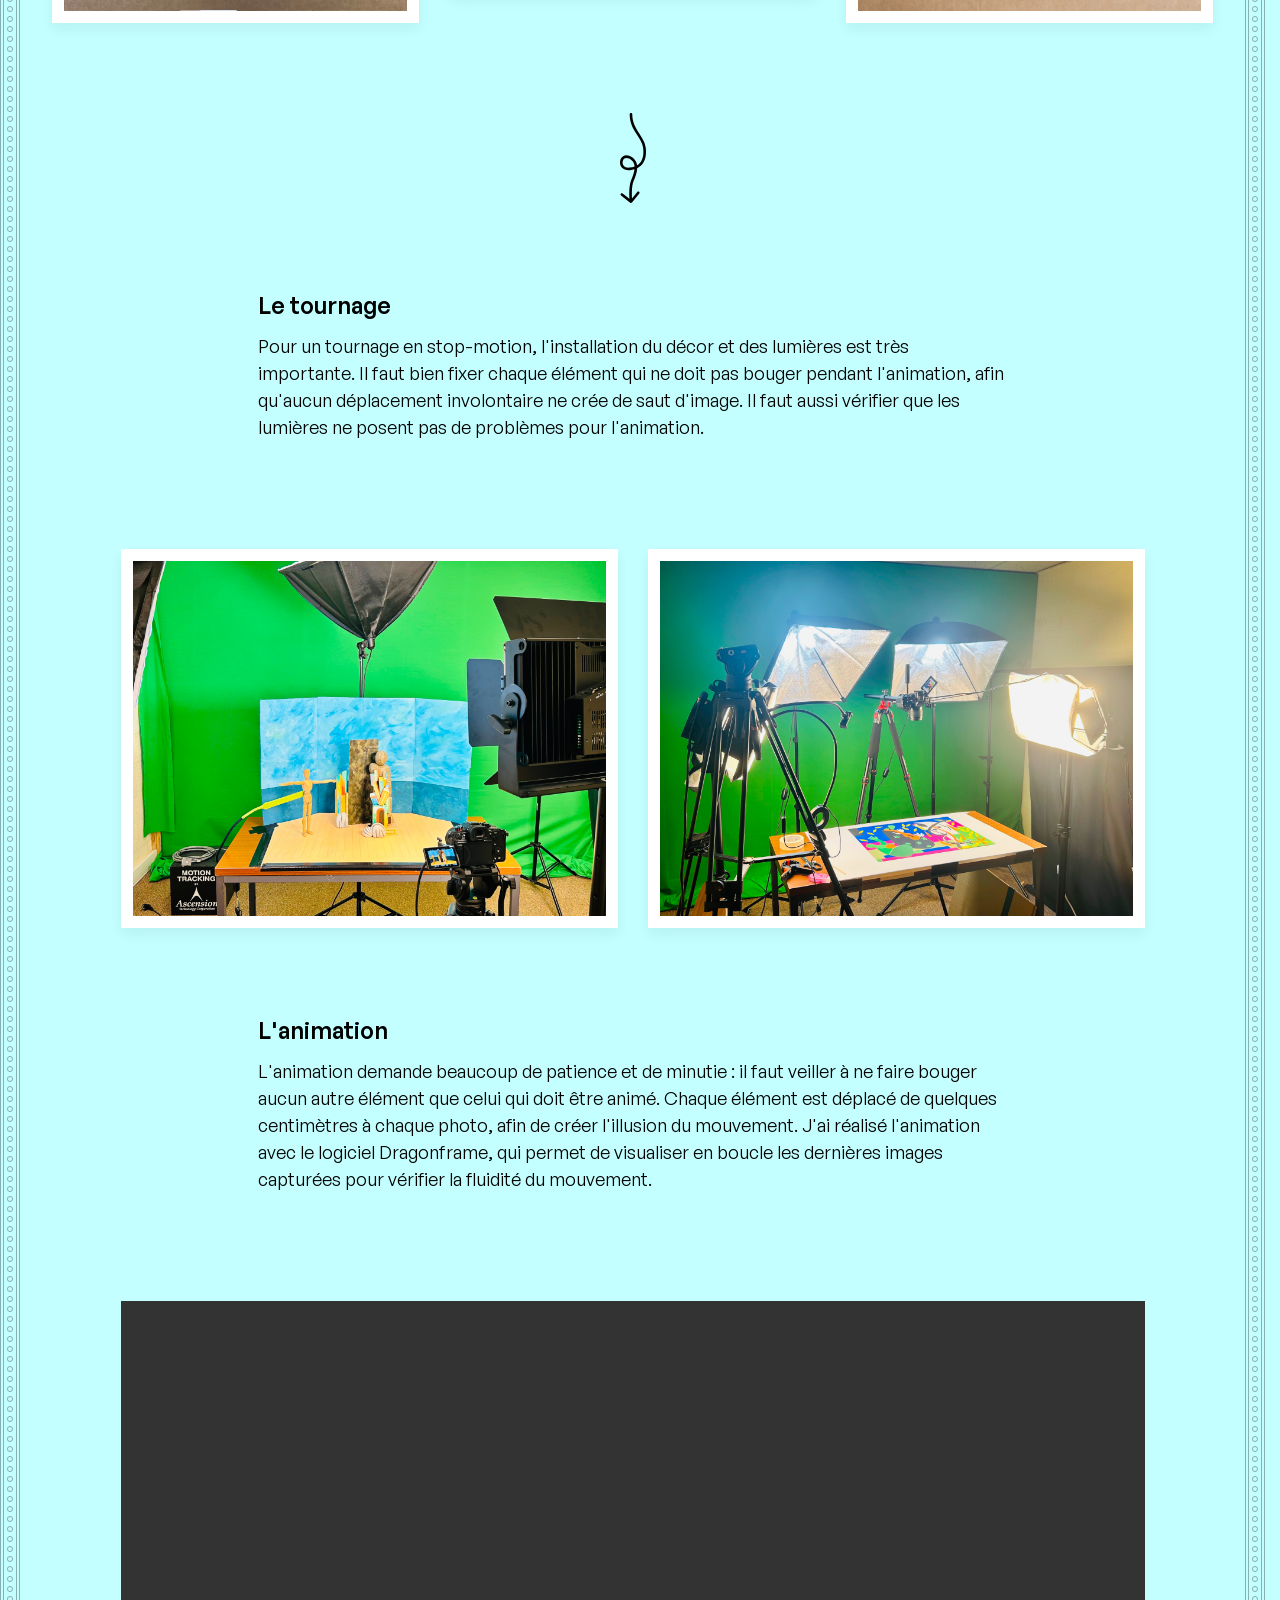
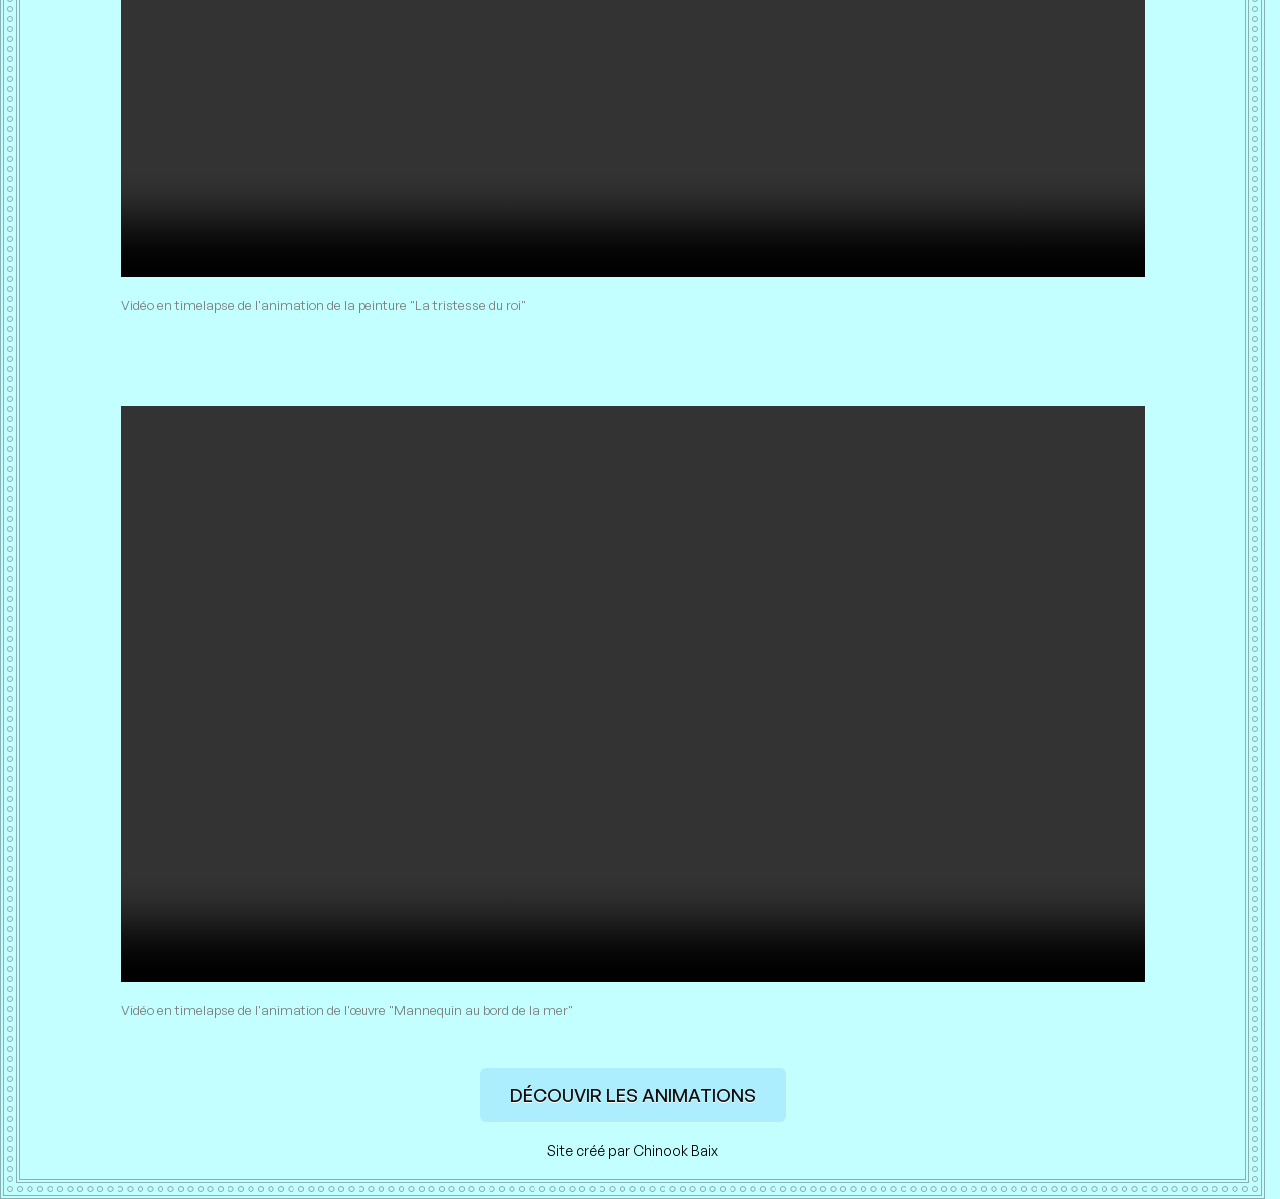
==== commit c2149a86: "exemple iframe youtube" ====
--- a/making-of/index.html
+++ b/making-of/index.html
@@ -161,16 +161,12 @@
           <div class="modulesbody-module">
             <div class="container container-medium">
               <figure class="figure">
-                <video
-                  src="/assets/video/timelapse-sculpture.mp4"
-                  class="fluidvideo"
-                  controls
-                  autoplay
-                  muted
-                  loop
-                >
-                  <p><a href="">Télécharger la video</a> en format MP4</p>
-                </video>
+                <iframe
+                  src="https://www.youtube-nocookie.com/embed/gjrfVbTuWWY"
+                  class="fluidiframe"
+                  title="Timelapse sculptures"
+                  allowfullscreen
+                ></iframe>
                 <figcaption class="figure-caption">
                   Vidéo en timelapse des différentes sculptures
                 </figcaption>
--- a/assets/css/main.css
+++ b/assets/css/main.css
@@ -36,6 +36,7 @@
 @import "components/slider.css" layer(components);
 @import "components/rotate.css" layer(components);
 @import "components/borderbox.css" layer(components);
+@import "components/fluidiframe.css" layer(components);
 
 /* UTILITIES */
 @import "utilities/text-align.css" layer(utilities);
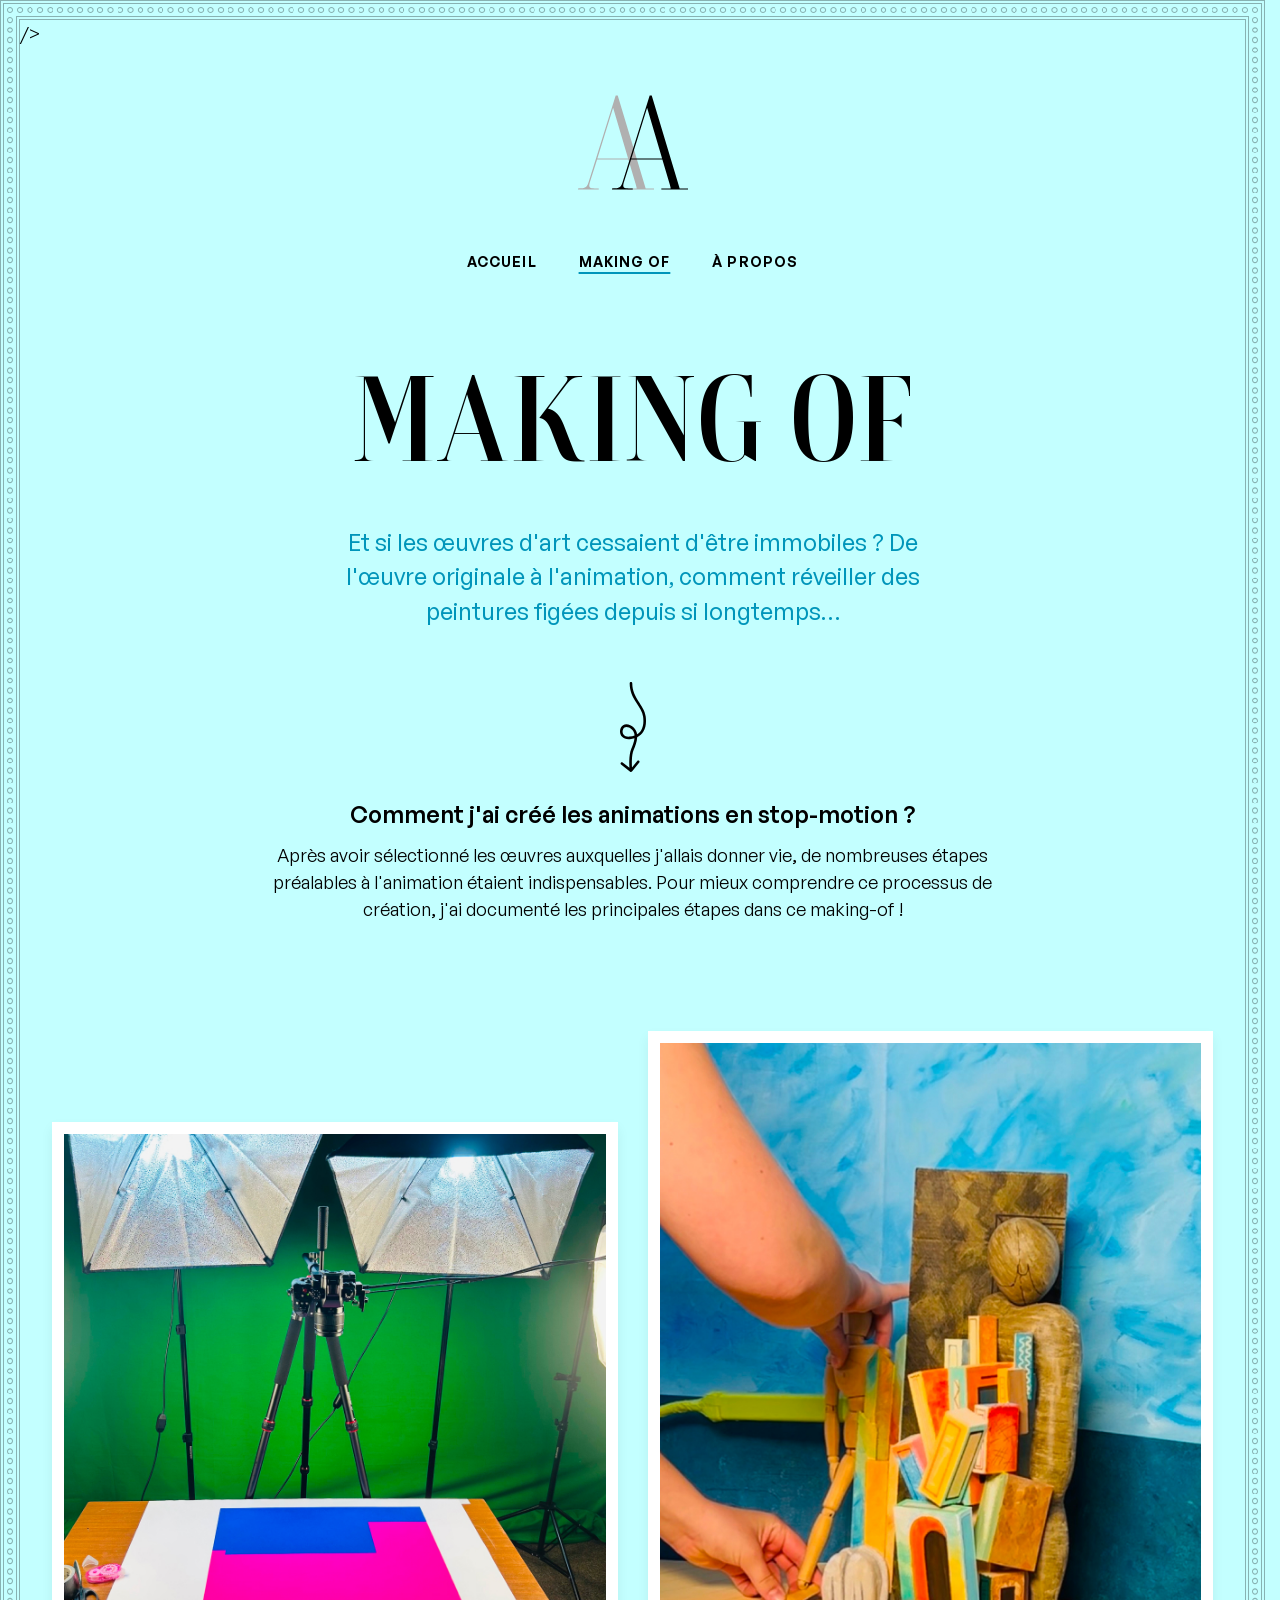
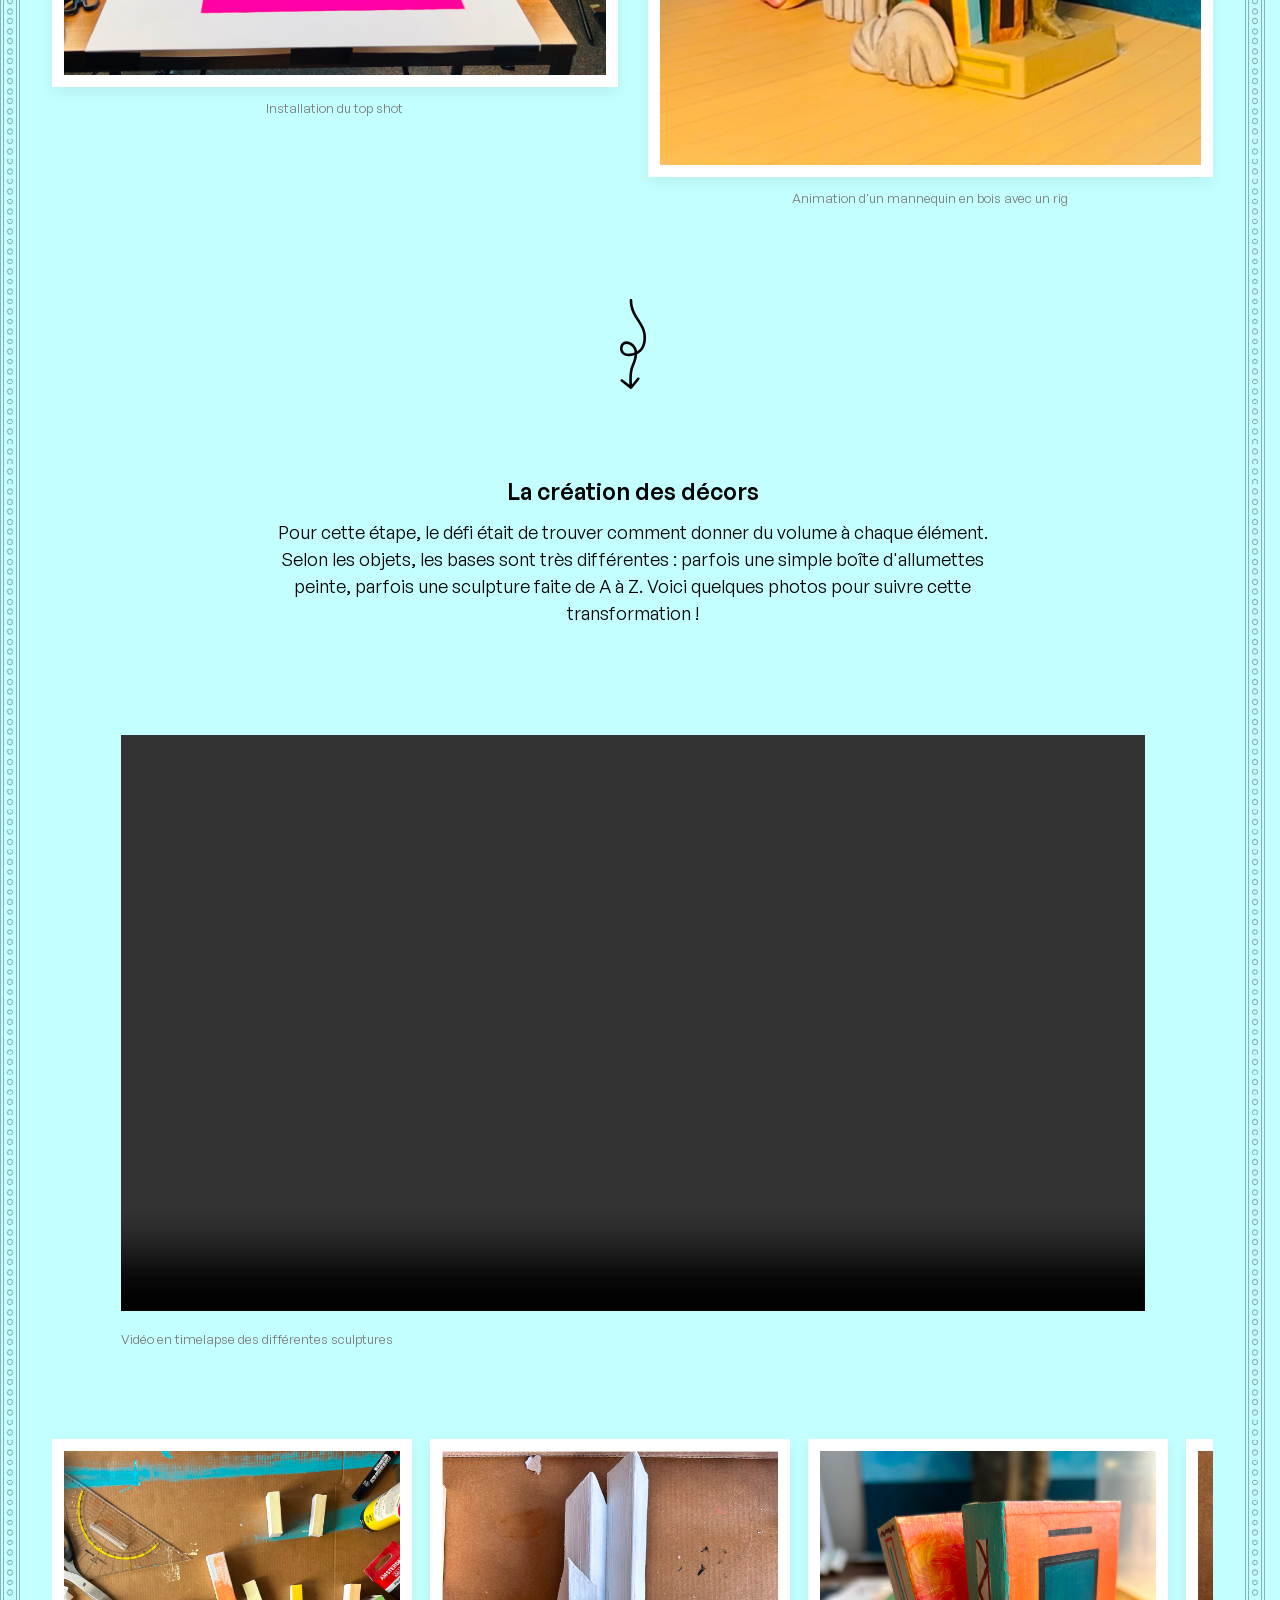
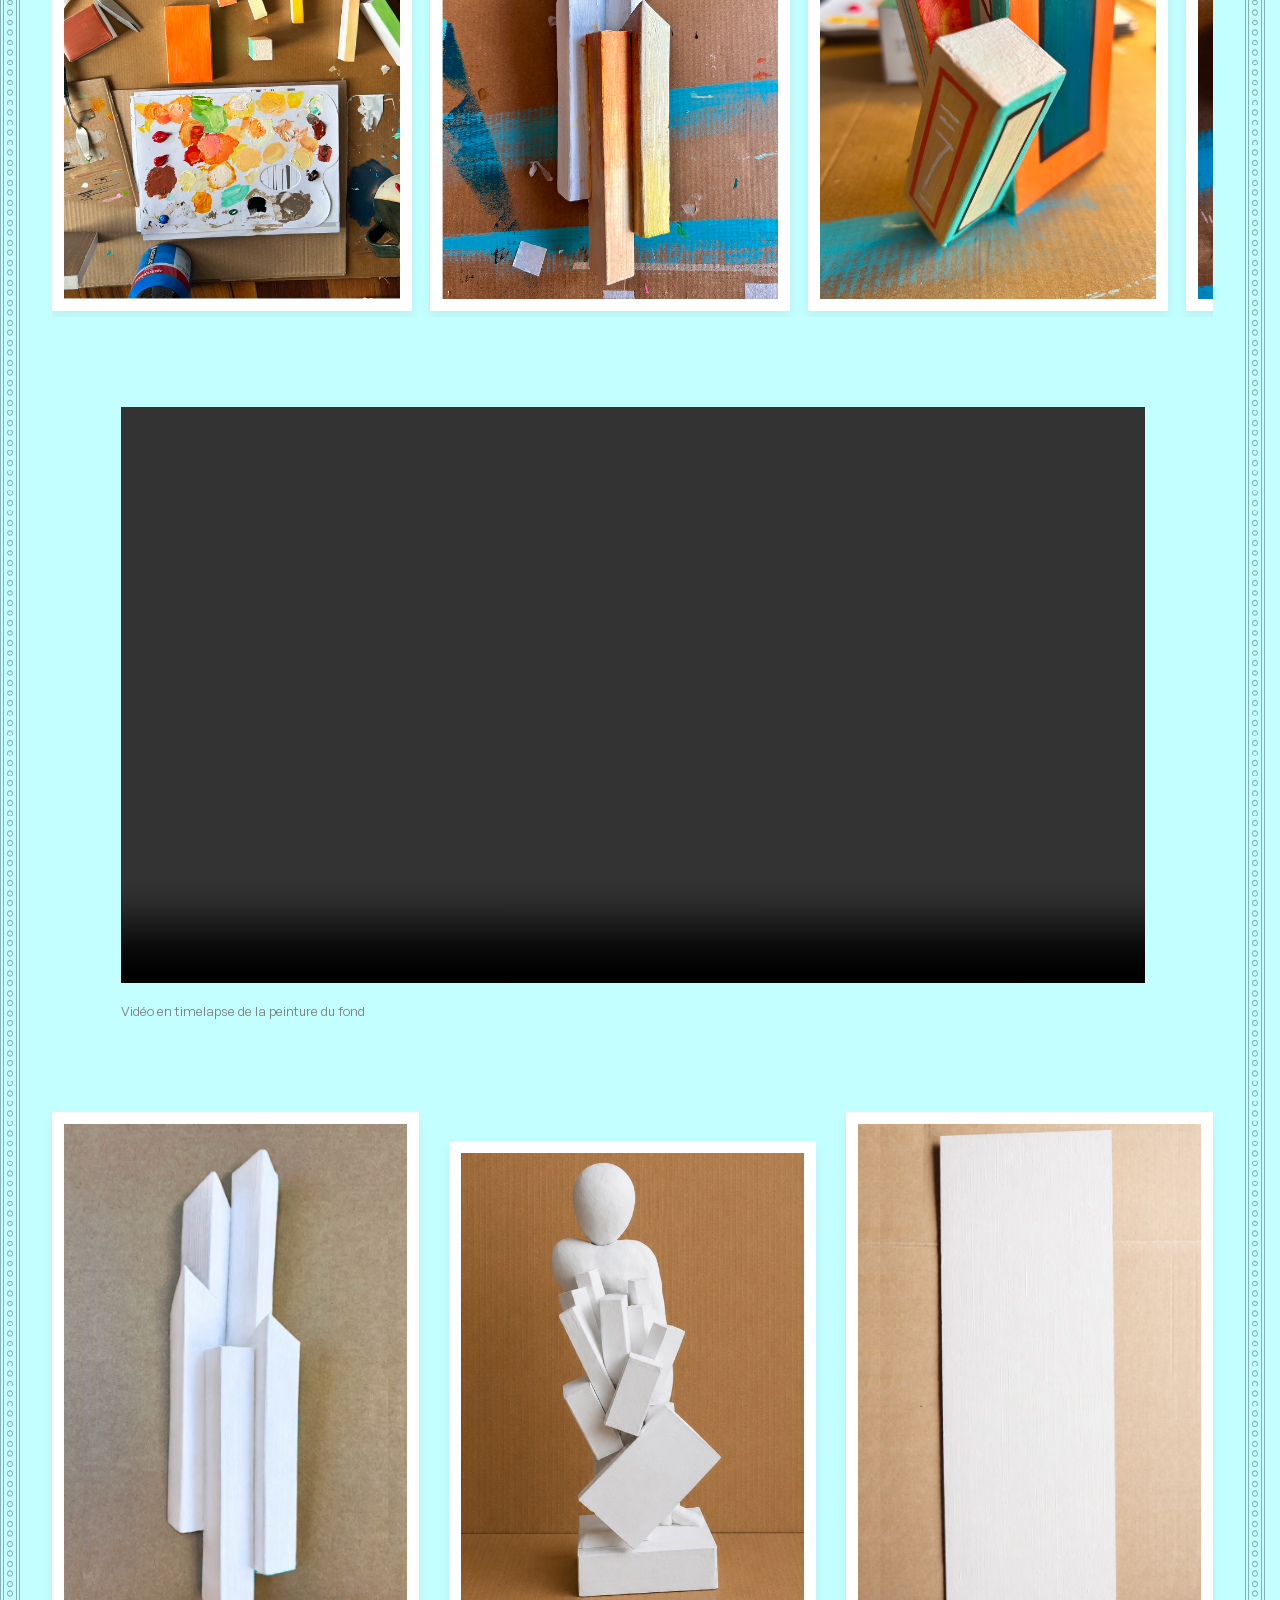
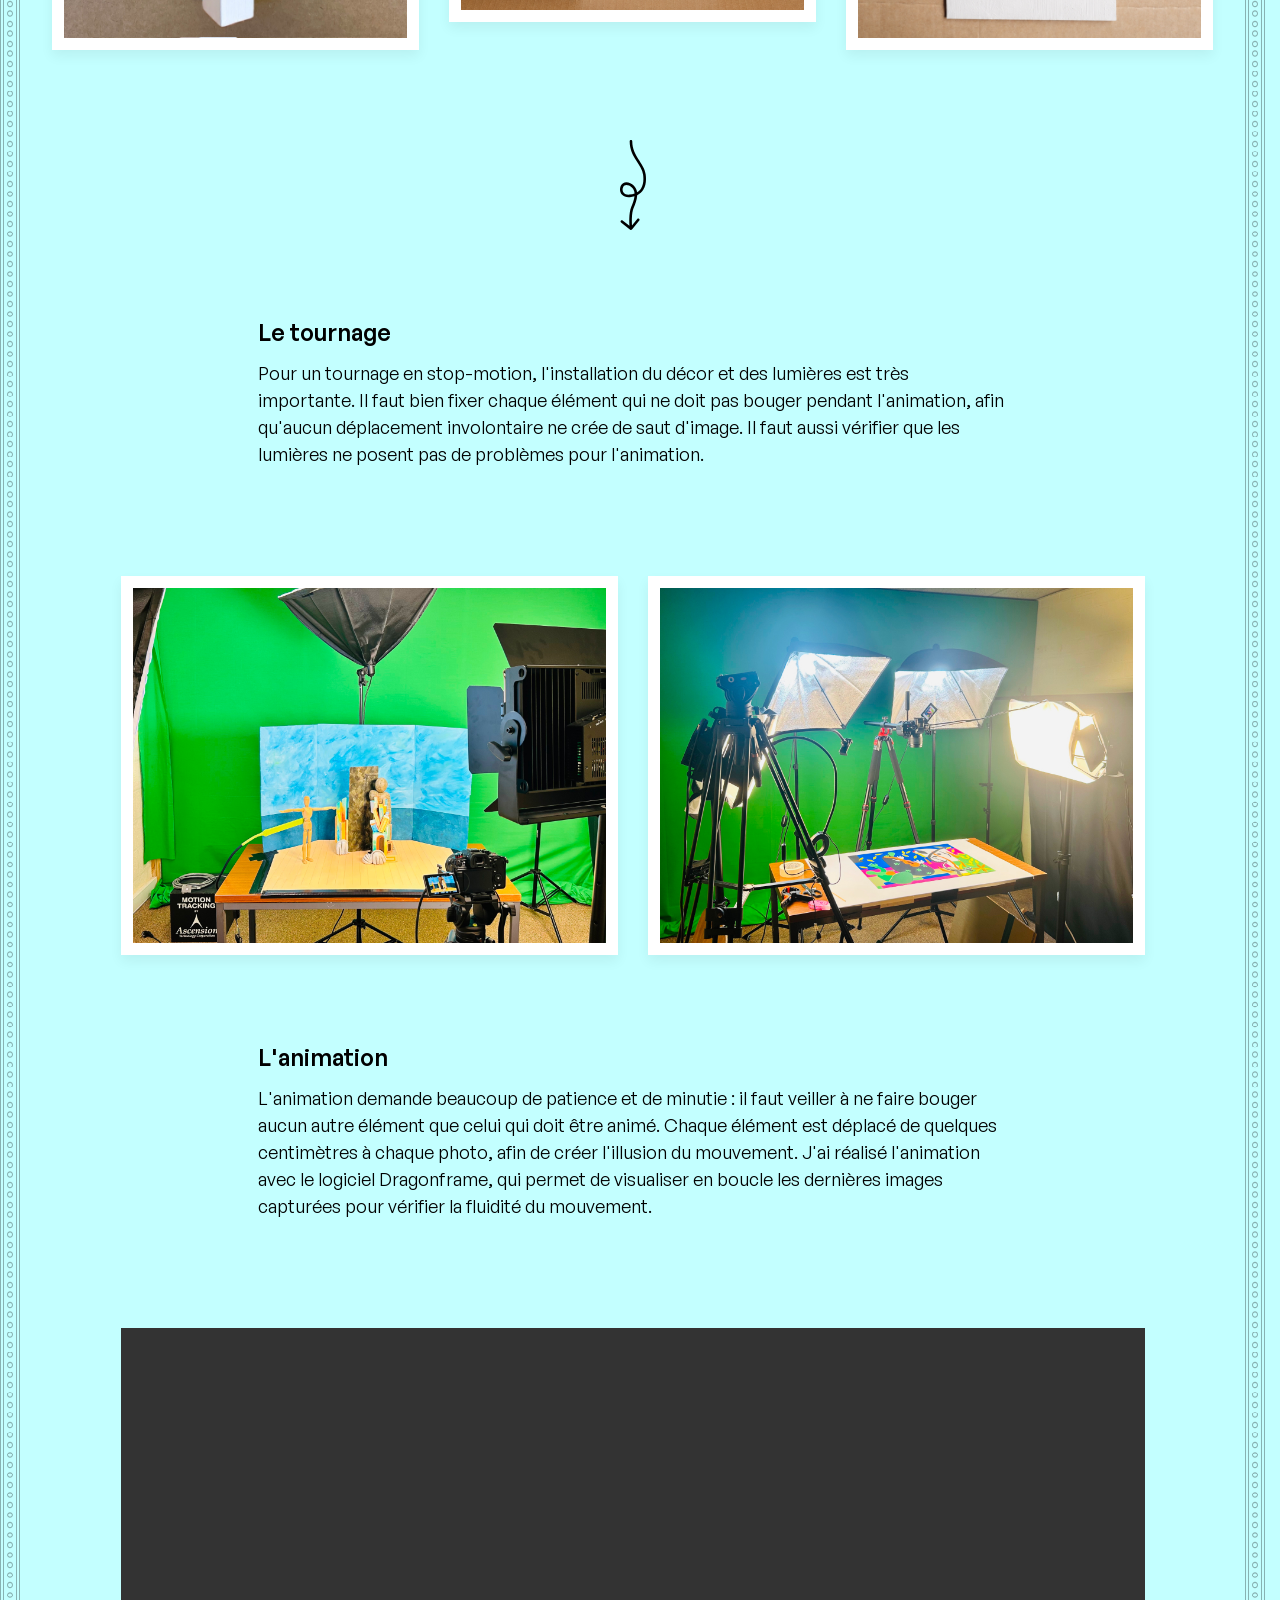
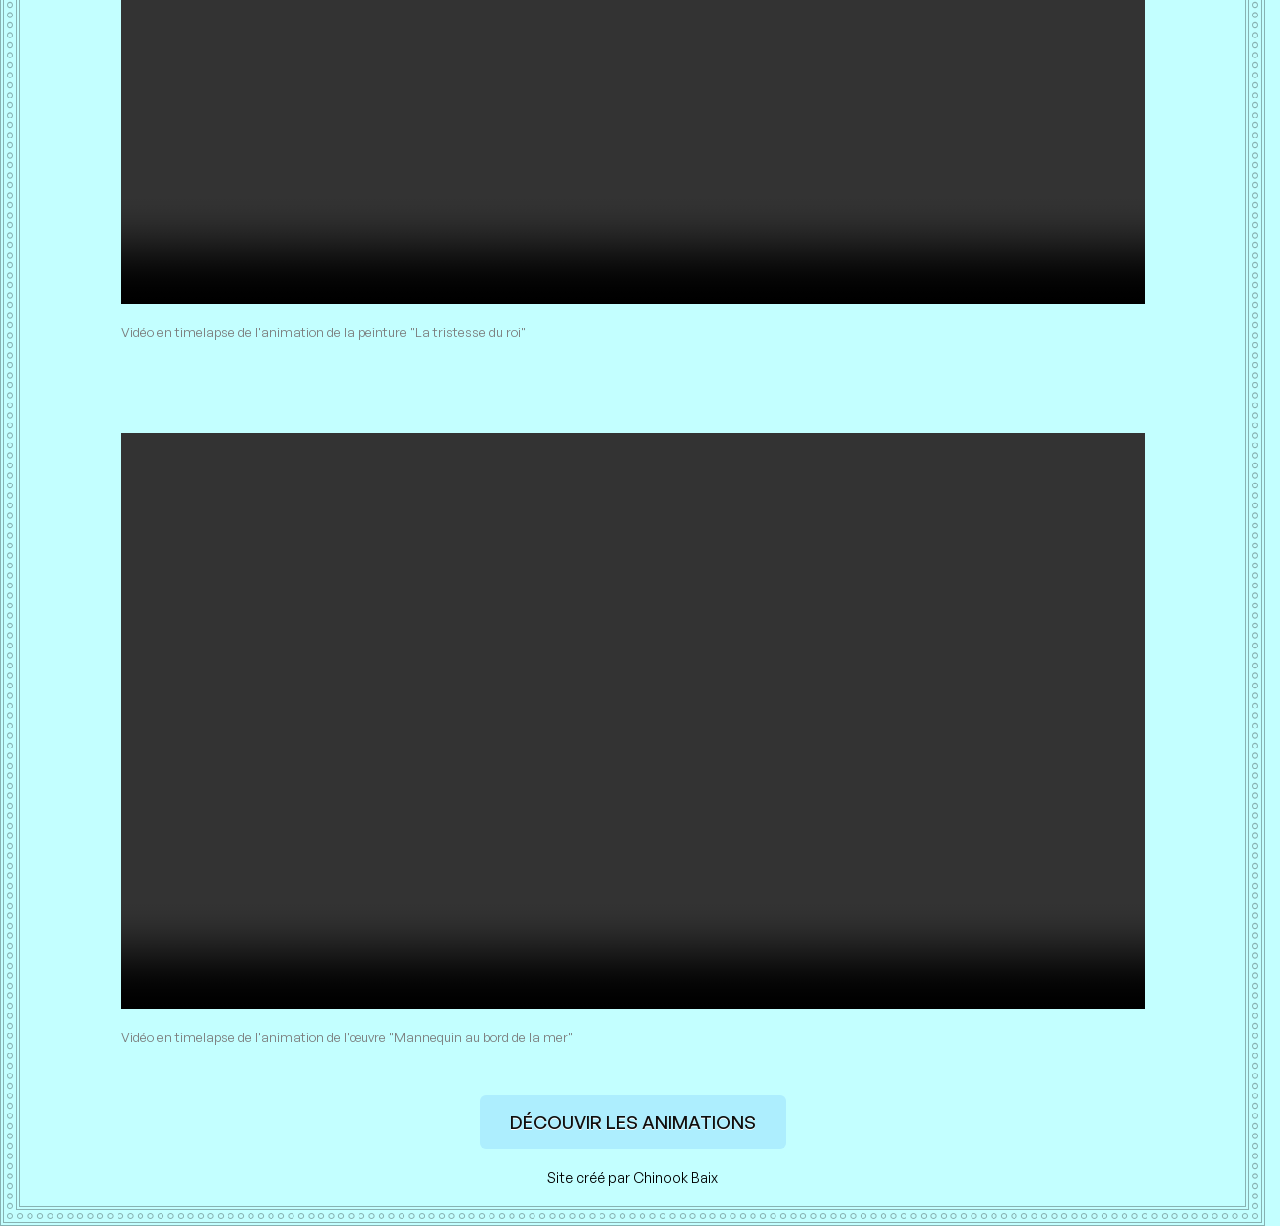
==== commit 1e8dc8db: "meta images" ====
--- a/making-of/index.html
+++ b/making-of/index.html
@@ -34,10 +34,14 @@
     <meta property="og:url" content="http://www.monsite.com" />
     <meta property="og:type" content="website" />
     <meta property="og:title" content="L'art Animé" />
-    <meta property="og:description" content="ma jolie description" />
+    <meta
+      property="og:description"
+      content="Un site pour découvrir des œuvres d'art connues adaptées en petites animations."
+    />
     <meta
       property="og:image"
-      content="https://www.monsite.com/assets/img/metaimage.jpg"
+      content="https://tfe-art-anime.netlify.app/assets/img/metaimage.png"
+    />
     />
   </head>
   <body>
@@ -161,12 +165,16 @@
           <div class="modulesbody-module">
             <div class="container container-medium">
               <figure class="figure">
-                <iframe
-                  src="https://www.youtube-nocookie.com/embed/gjrfVbTuWWY"
-                  class="fluidiframe"
-                  title="Timelapse sculptures"
-                  allowfullscreen
-                ></iframe>
+                <video
+                  src="/assets/video/timelapse-sculpture.mp4"
+                  class="fluidvideo"
+                  controls
+                  autoplay
+                  muted
+                  loop
+                >
+                  <p><a href="">Télécharger la video</a> en format MP4</p>
+                </video>
                 <figcaption class="figure-caption">
                   Vidéo en timelapse des différentes sculptures
                 </figcaption>
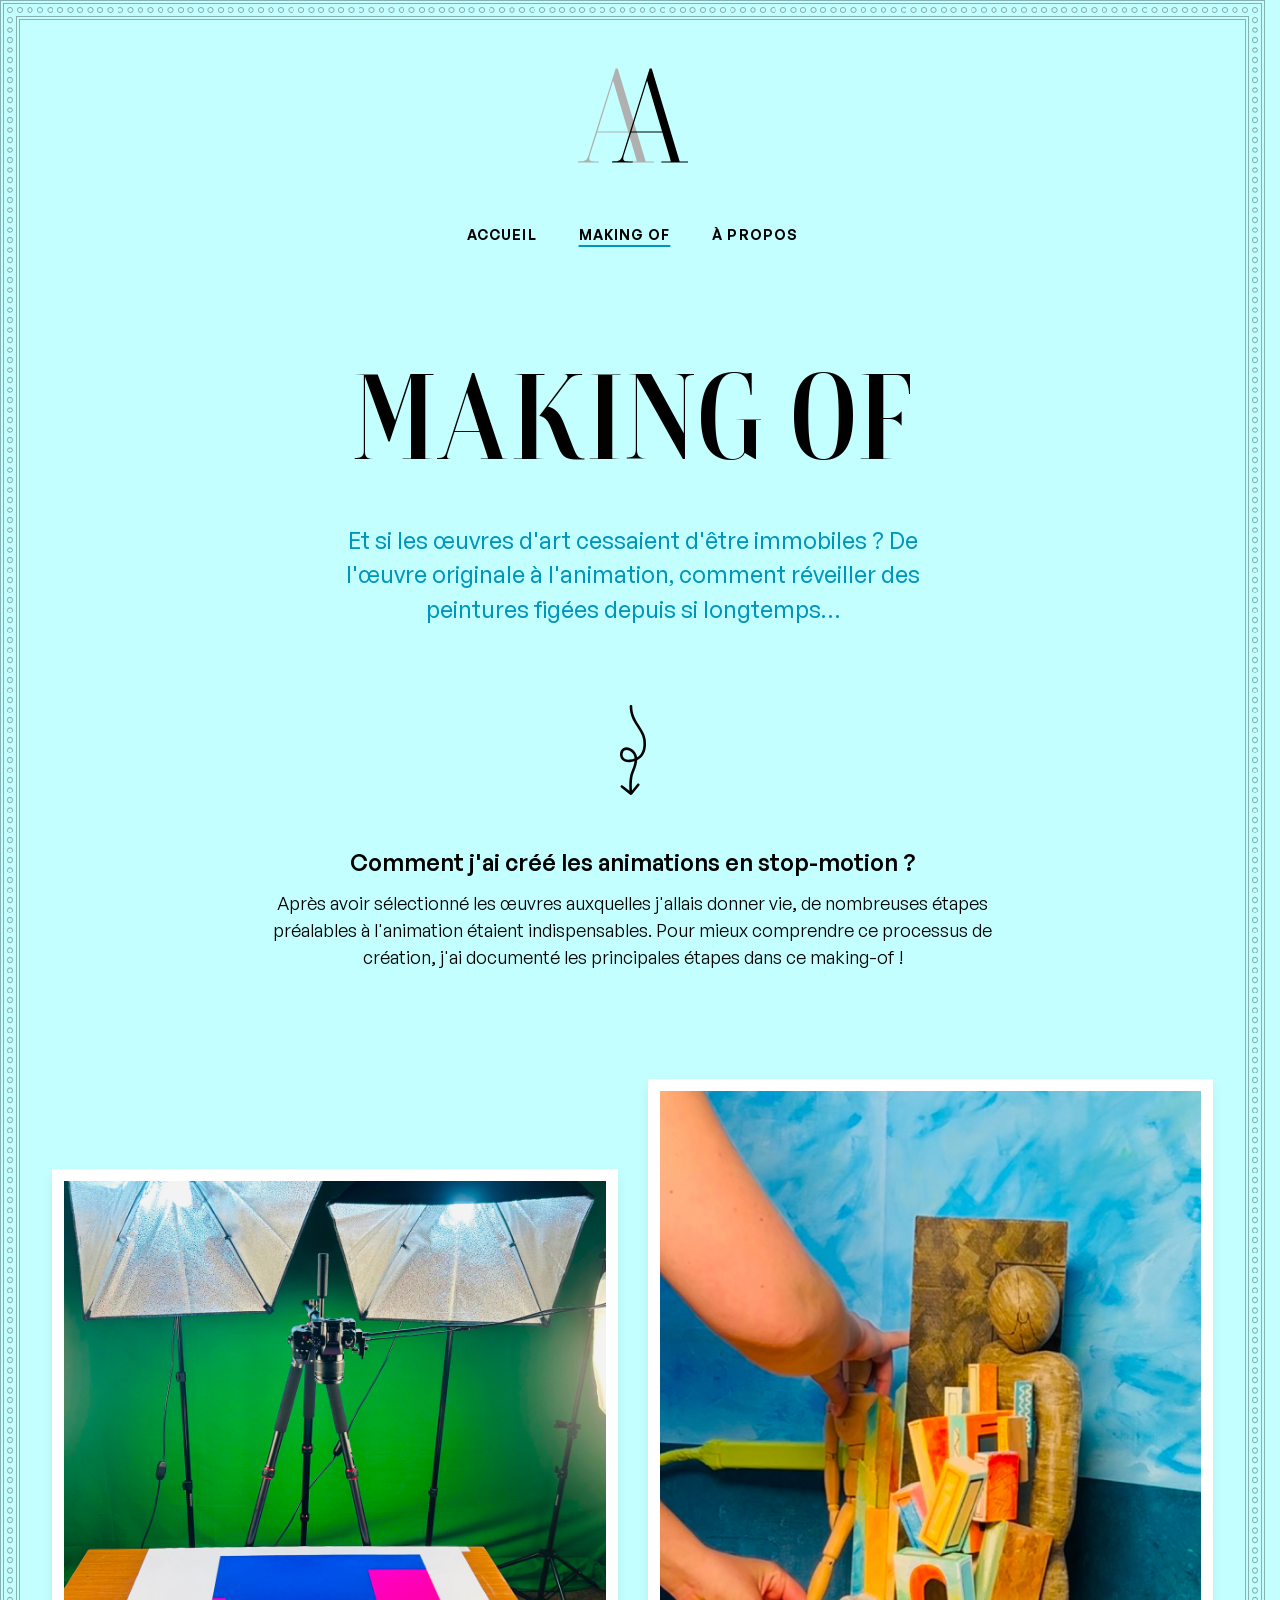
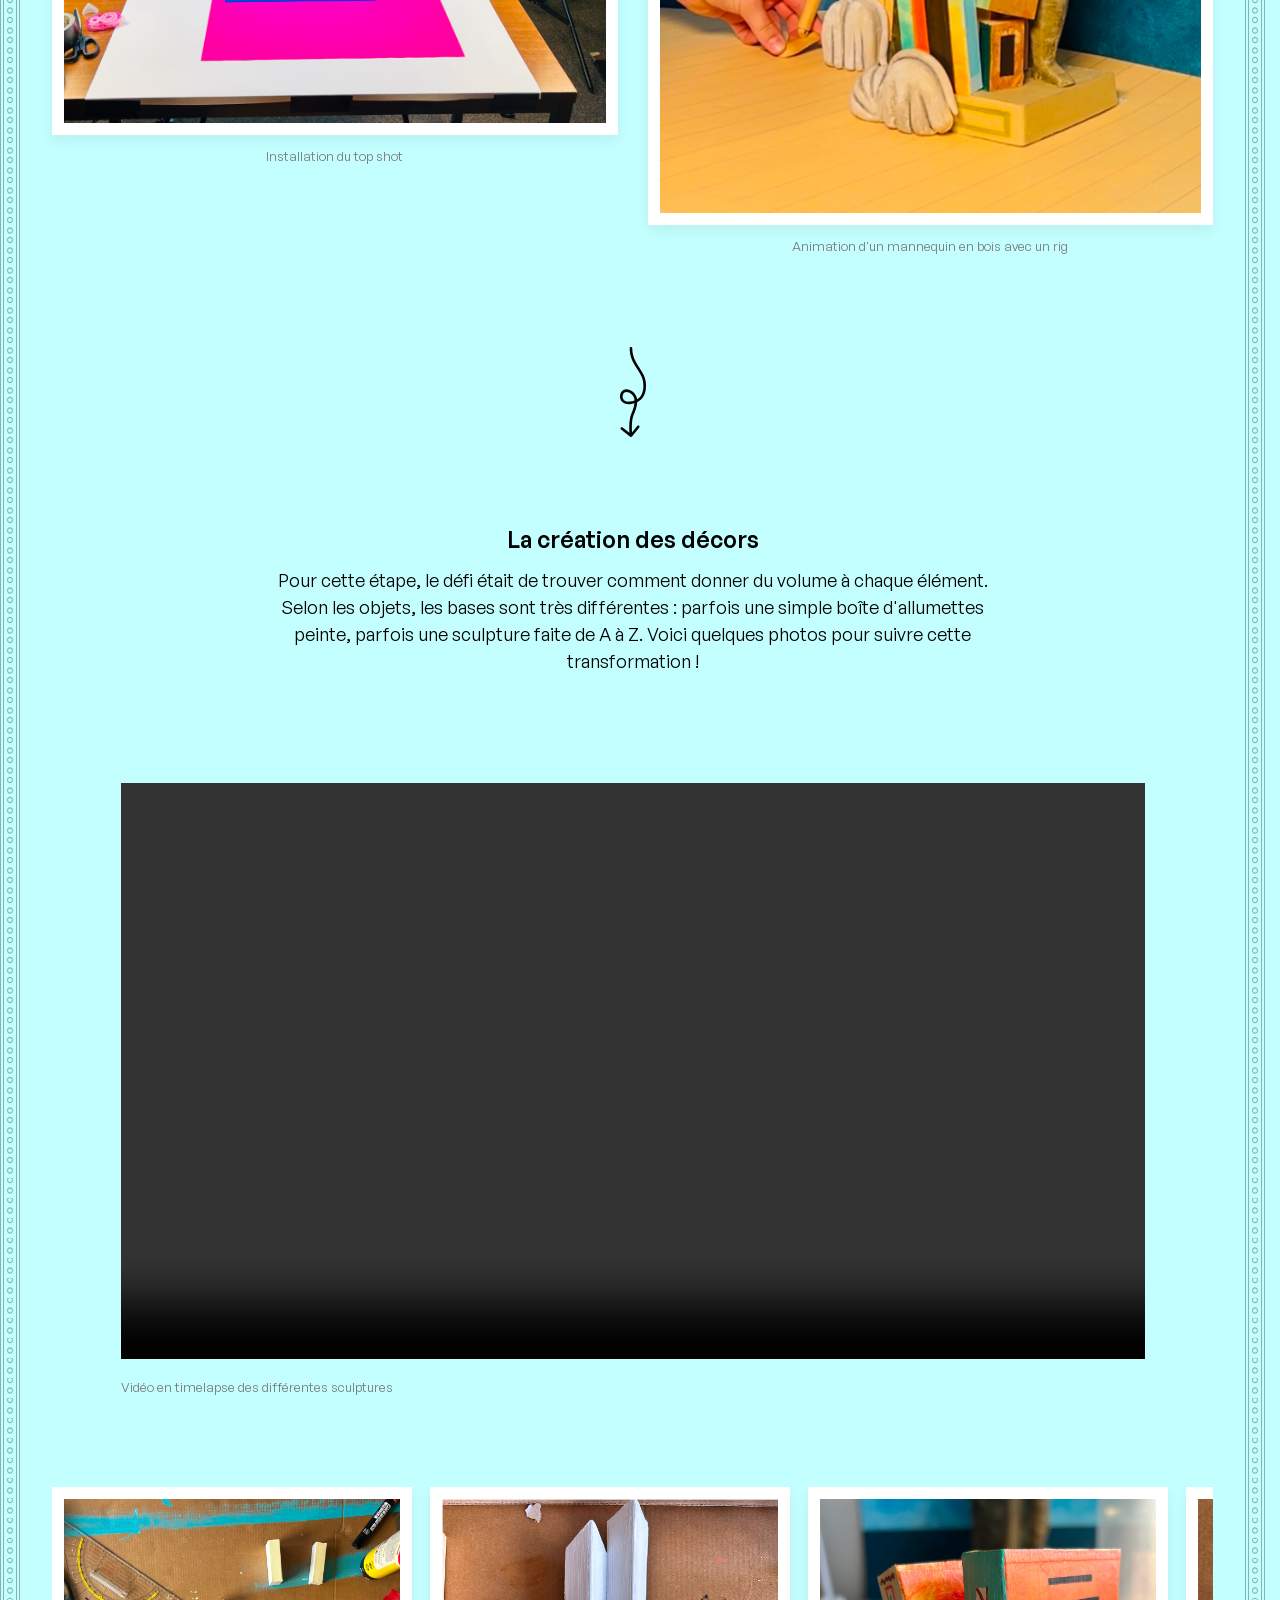
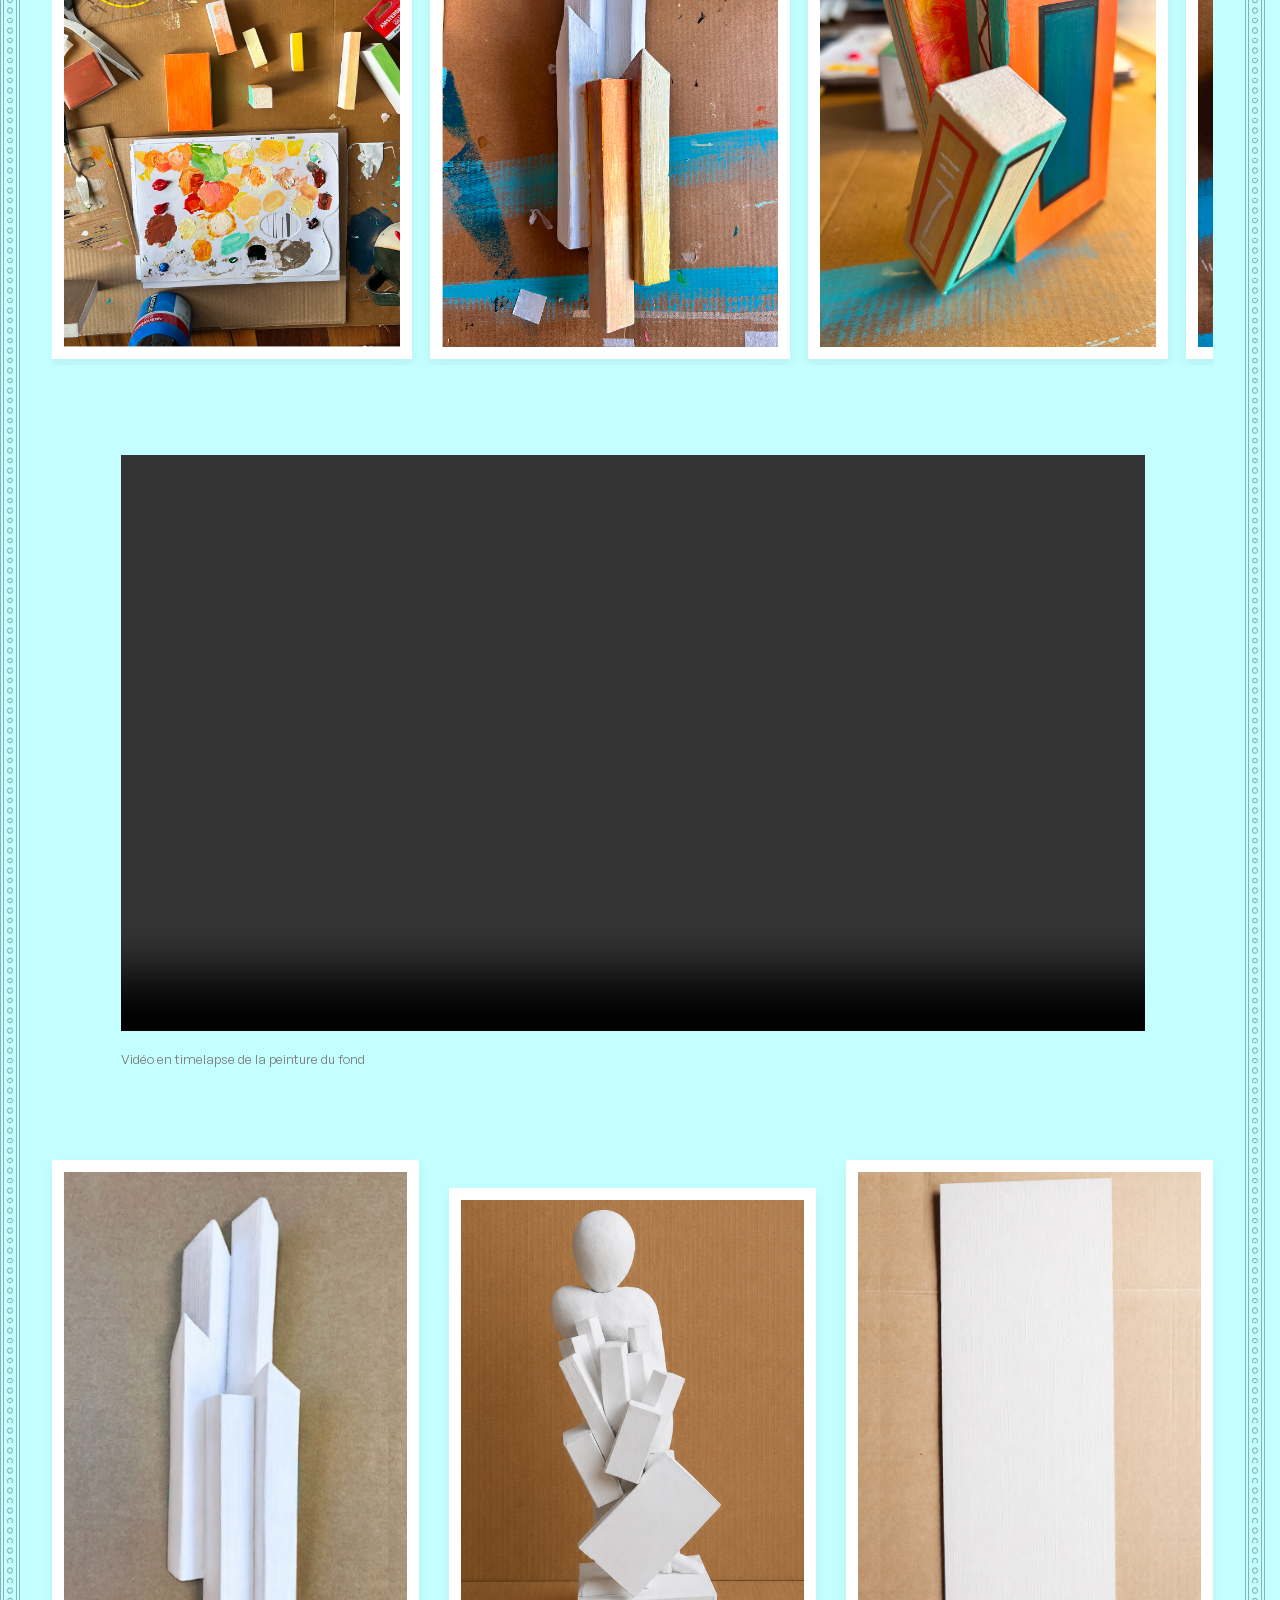
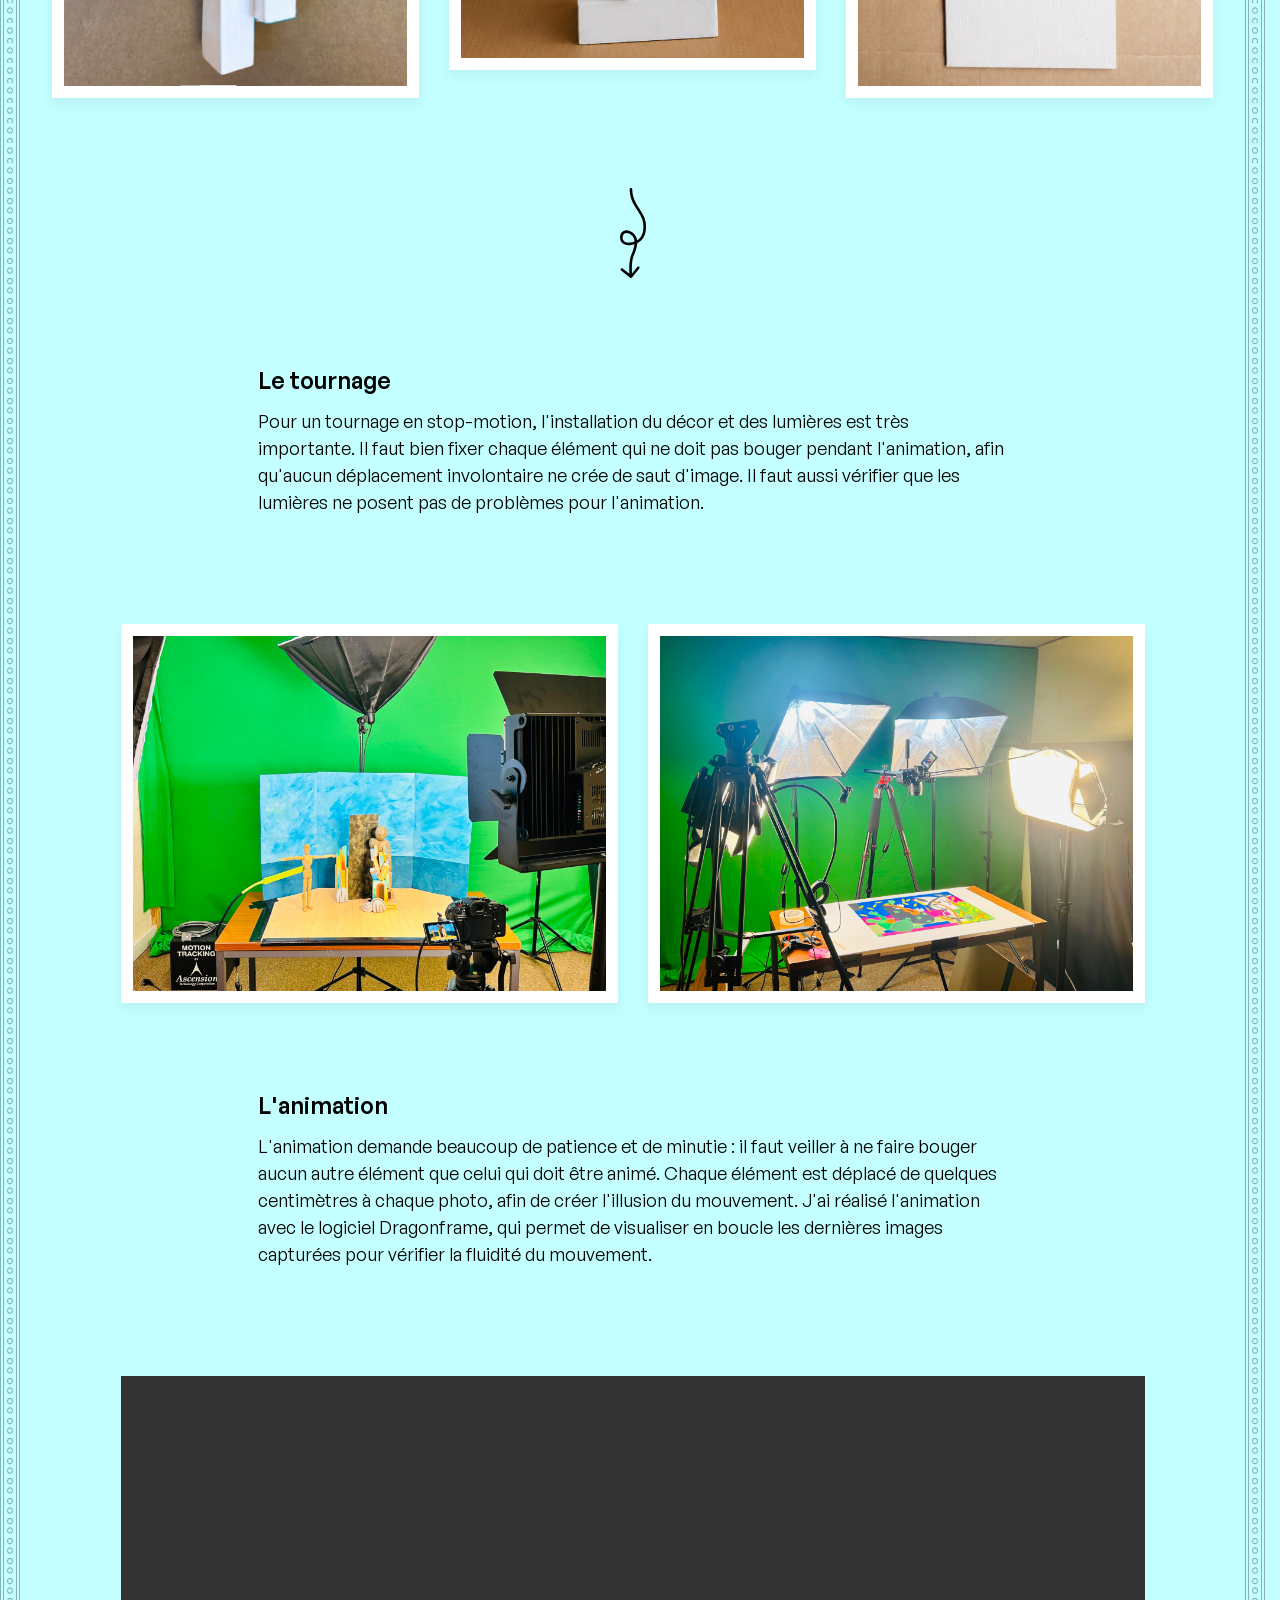
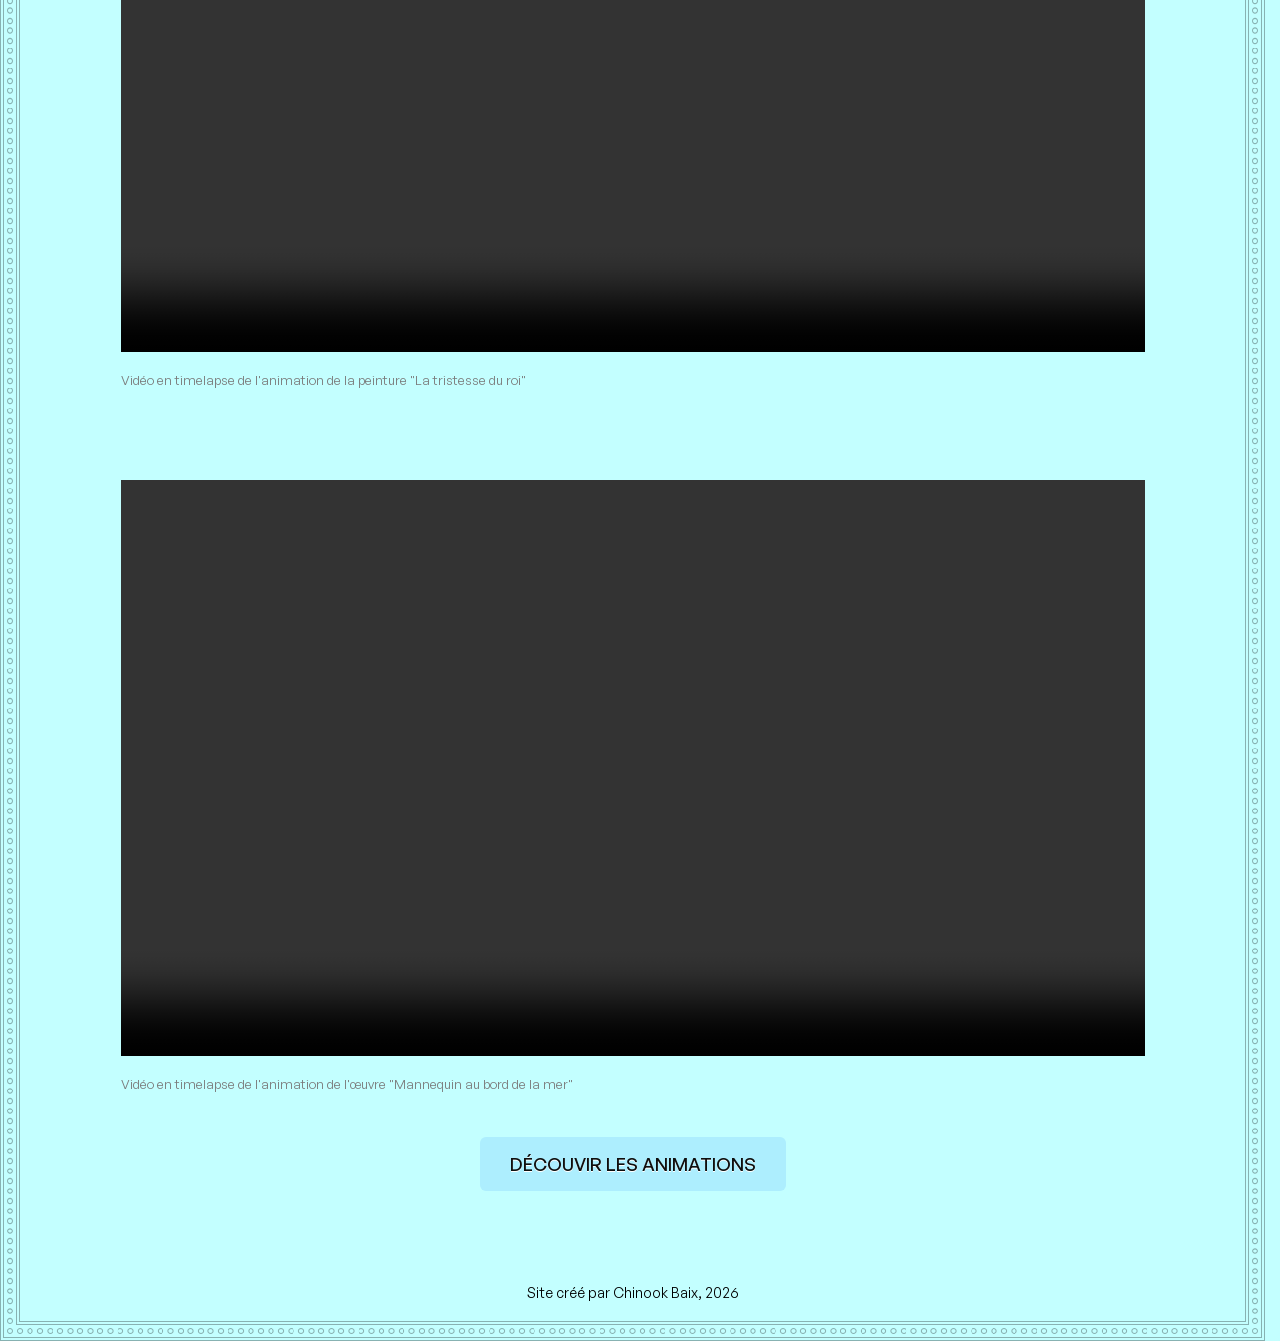
==== commit 4f9747e6: "modifs boutons fin de page et bio" ====
--- a/making-of/index.html
+++ b/making-of/index.html
@@ -41,7 +41,6 @@
     <meta
       property="og:image"
       content="https://tfe-art-anime.netlify.app/assets/img/metaimage.png"
-    />
     />
   </head>
   <body>
@@ -112,7 +111,7 @@
             </div>
           </div>
           <div class="modulesbody-module">
-            <div class="container">
+            <div class="container container-large">
               <div class="grid grid-2cols-md grid-align-center">
                 <div>
                   <figure class="figure text-center">
@@ -329,7 +328,6 @@
               </figure>
             </div>
           </div>
-
           <div class="modulesbody-module">
             <div class="container">
               <div class="grid grid-3cols-md grid-align-center">
@@ -491,17 +489,16 @@
                 </figcaption>
               </figure>
             </div>
+            <p class="text-center mbs-xl">
+              <a class="button" href="/index.html"> Découvir les animations</a>
+            </p>
           </div>
         </div>
       </div>
     </main>
     <footer class="footer">
       <div class="container">
-        <p class="text-center">
-          <a class="button" href="/index.html"> Découvir les animations</a>
-        </p>
-
-        <p class="footer-copyright">Site créé par Chinook Baix</p>
+        <p class="footer-copyright">Site créé par Chinook Baix, 2026</p>
       </div>
     </footer>
   </body>
